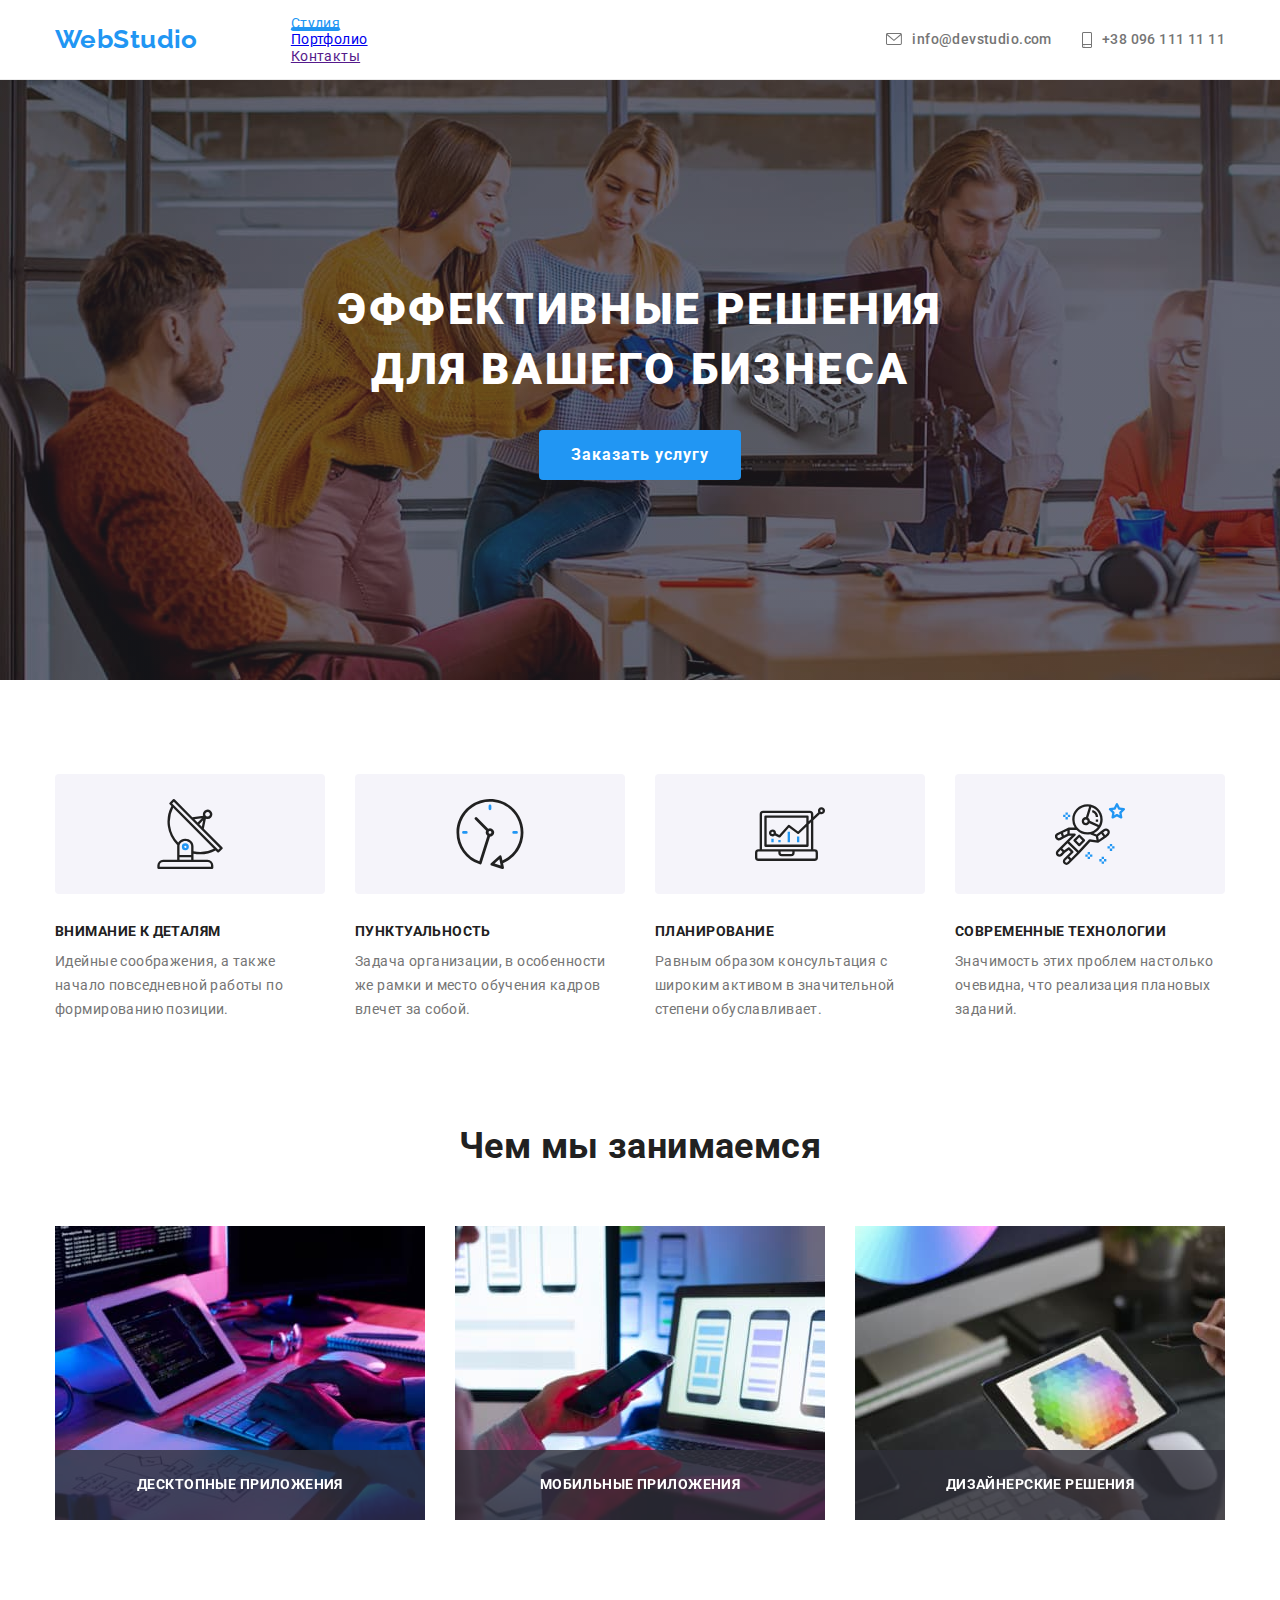
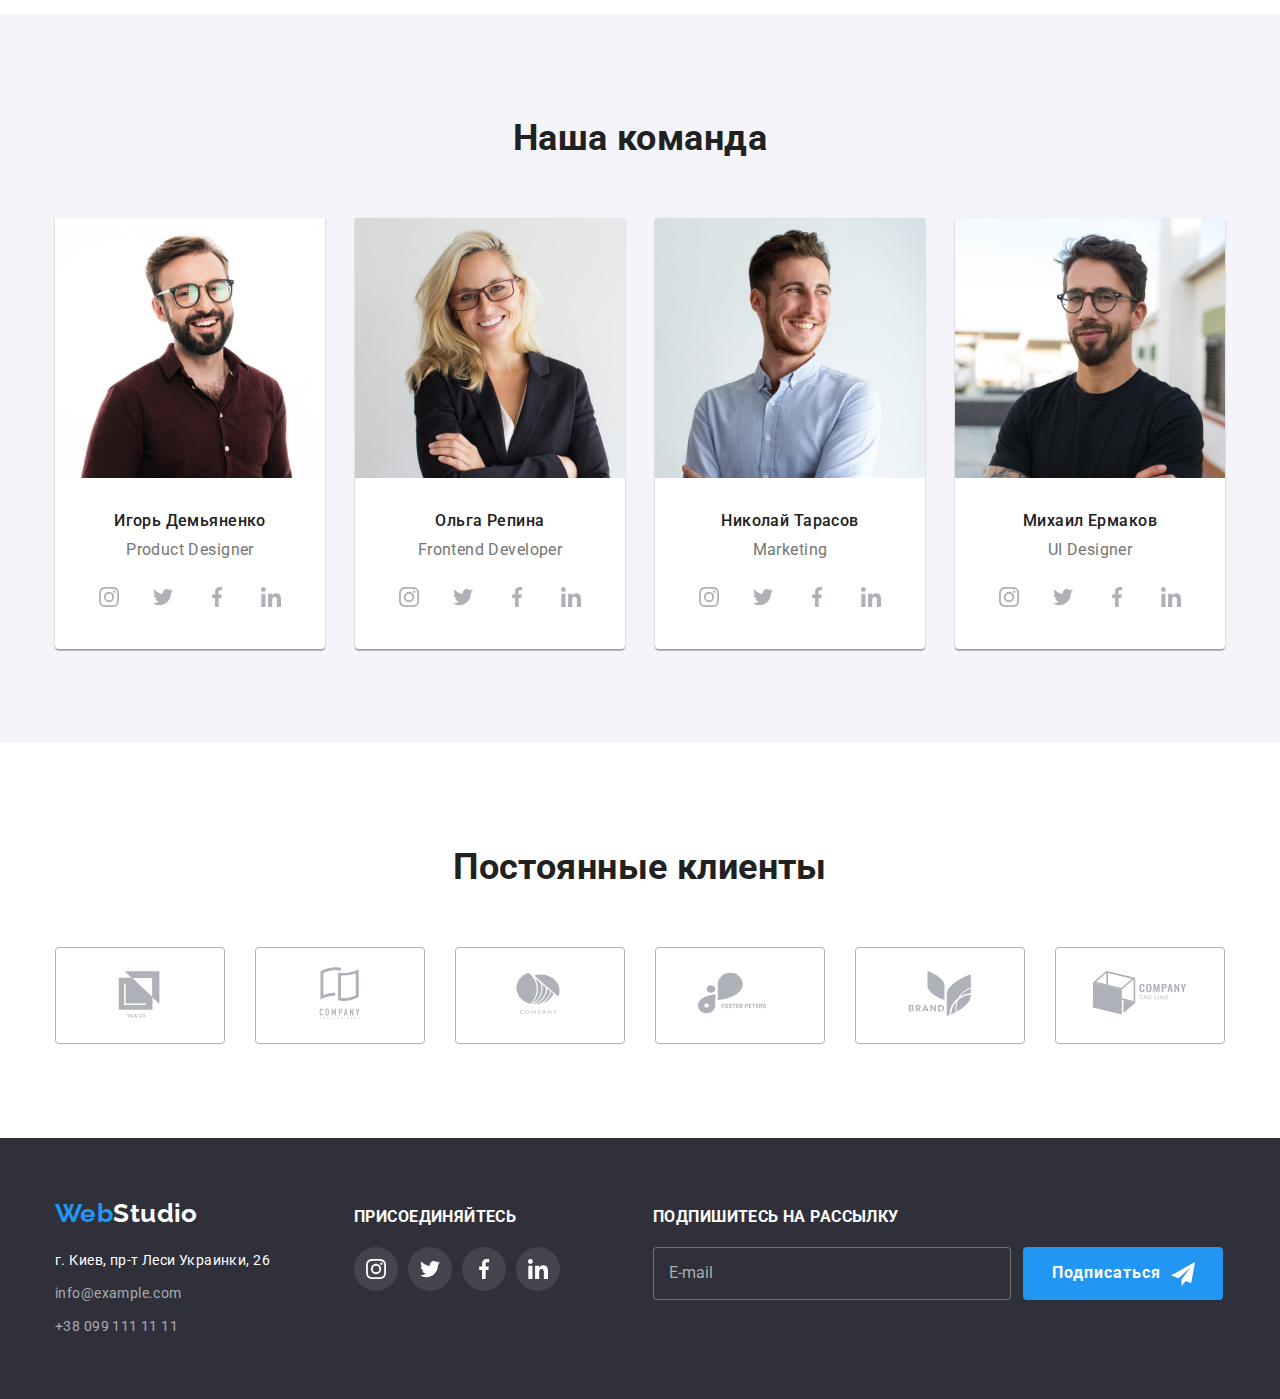
==== index.html @ 16c4eb9a "hm7" ====
<!DOCTYPE html>
<html lang="ru">
<head>
   <meta charset="UTF-8">
   <meta http-equiv="X-UA-Compatible" content="IE=edge">
   <meta name="viewport" content="width=device-width, initial-scale=1.0">
   <title>Студия</title>
   <link href="https://fonts.googleapis.com/css2?family=Raleway:wght@700&family=Roboto:wght@400;500;700;900&display=swap" rel="stylesheet">
   <link rel="stylesheet" href="https://cdnjs.cloudflare.com/ajax/libs/modern-normalize/1.1.0/modern-normalize.min.css">
   <link rel="stylesheet" href="./css/style.css">
</head>
<body>
   <header class="page-header">
      <div class="container container-header">
         <nav class="site-nav">
            <a href="" class="logo">Web<span class="logo__studio">Studio</span></a>
            <ul class="site-nav__navigation">
               <li class="site-nav__item"> <a href="" class="site-nav__link current">Студия</a> </li>
               <li class="site-nav__item"> <a href="./portfolio.html" class="site-nav__link">Портфолио</a> </li>
               <li class="site-nav__item"> <a href="" class="site-nav__link">Контакты</a> </li>
            </ul>
         </nav>
            <ul class="contacts">
               <li class="contacts-item"> 
                  <a href="mailto:info@example.com" class="contacts-link">
                     <svg class="contacts-icon" width="16" height="12">
                        <use href="./images/sprite.svg#icon-envelope"></use>
                     </svg> info@devstudio.com
                  </a>
               </li>
               <li class="contacts-item"> 
                  <a href="tel:+380961111111" class="contacts-link">
                     <svg class="contacts-icon" width="10" height="16">
                           <use href="./images/sprite.svg#icon-smartphone"></use>
                     </svg>+38 096 111 11 11
                  </a>
               </li>
            </ul>
      </div>      
   </header>
   <main>
      <section class="section-hero">
            <h1 class="title-hero">ЭФФЕКТИВНЫЕ РЕШЕНИЯ <br> ДЛЯ ВАШЕГО БИЗНЕСА</h1>
            <button data-modal-open class="btn" type="button">Заказать услугу</button>
            <div class="backdrop is-hidden" data-modal>
               <div class="modal">
                  <button class="btn-close" data-modal-close>
                     <svg class="btn-icon" width="18" height="18">
                        <use href="./images/sprite.svg#icon-close-black"></use>
                     </svg>
                  </button>
                  <form class="form">
                     <h2 class="modal-title">Оставьте свои данные, мы вам перезвоним</h2>
                        <div class=form-field> 
                           <label for="name" class="form-label">Имя</label>
                           <input type="text" class="input" name="name"id="name"placeholder=" " />  
                              <svg class="form-icon" width="18" height="18">
                                 <use href="./images/sprite.svg#icon-person-black-18dp-1"></use>
                              </svg>                           
                        </div>   
                        <div class=form-field>                           
                           <label for="tel" class="form-label">Телефон</label>
                           <input type="tel" class="input" name="tel"id="tel"placeholder=" " />  
                              <svg class="form-icon" width="18" height="18">
                                 <use href="./images/sprite.svg#icon-phone-black-18dp-1"></use>
                              </svg> 
                        </div>
                        <div class=form-field>              
                           <label for="mail" class="form-label">Почта</label>
                           <input type="mail" class="input" name="mail"id="mail"placeholder=" " />  
                             <svg class="form-icon" width="18" height="18">
                                 <use href="./images/sprite.svg#icon-email-black-18dp-1"></use>
                              </svg>                  
                        </div>
                        <div class=form-field>                               
                           <label for="comment" class="form-label">Комментарий</label> 
                           <textarea class="textarea" name="comment" id="comment" placeholder="Введите текст"></textarea>                       
                        </div>
                        <label class=label >
                           <input class="checkbox" type="checkbox">
                           <span class="icon-check"></span><p>Соглашаюсь с рассылкой и принимаю</p> <a href="">Условия договора</a>
                        </label>  
                     <button class="btn btn-submit" type="submit">Отправить</button>        
                  </form>
               </div>
            </div>
      </section> 
      <section class="section"> 
         <div class="container">
            <h2 class="section-title visually-hidden">Особенности</h2>
            <ul class="features">
               <li class="features-item"> 
                  <div class="features-box">
                     <svg class="features-icon" width="70" height="70">
                        <use href="./images/sprite.svg#icon-antenna-1"></use>
                     </svg>
                  </div>
                  <h3 class="features-title">ВНИМАНИЕ К ДЕТАЛЯМ</h3>
                  <p class="features-text">Идейные соображения, а также начало повседневной работы по формированию позиции.</p>
               </li>
               <li class="features-item">
                  <div class="features-box">
                     <svg class="features-icon" width="70" height="70">
                        <use href="./images/sprite.svg#icon-clock-1"></use>
                     </svg>
                  </div>
                  <h3 class="features-title">ПУНКТУАЛЬНОСТЬ</h3>
                  <p class="features-text">Задача организации, в особенности же рамки и место обучения кадров влечет за собой.</p>
               </li>
               <li class="features-item">
                  <div class="features-box">
                     <svg class="features-icon" width="70" height="70">
                        <use href="./images/sprite.svg#icon-diagram-1"></use>
                     </svg>
                  </div>
                  <h3 class="features-title">ПЛАНИРОВАНИЕ</h3>
                  <p class="features-text">Равным образом консультация с широким активом в значительной степени обуславливает.</p>
               </li>
               <li class="features-item">
                  <div class="features-box">
                     <svg class="features-icon" width="70" height="70">
                        <use href="./images/sprite.svg#icon-astronaut-1"></use>
                     </svg>
                  </div>
                  <h3 class="features-title">СОВРЕМЕННЫЕ ТЕХНОЛОГИИ</h3>
                  <p class="features-text">Значимость этих проблем настолько очевидна, что реализация плановых заданий.</p>
               </li>
            </ul>
         </div>
      </section>
      <section class="section section-img">
         <div class="container">
            <h2 class="section-title">Чем мы занимаемся</h2>
            <ul class="img">
               <li class="img-item"> 
                     <img class="img" src="./images/box1.jpg" alt="box1" width="370">
                     <div class="img-thumb">
                     <h3 class="img-title">ДЕСКТОПНЫЕ ПРИЛОЖЕНИЯ</h3>
                   </div>
               </li>
               <li class="img-item"> 
                     <img class="img" src="./images/box2.jpg" alt="box2" width="370">
                      <div class="img-thumb">
                     <h3 class="img-title">МОБИЛЬНЫЕ ПРИЛОЖЕНИЯ</h3>
                  </div>
                  </li>
               <li class="img-item"> 
                     <img class="img" src="./images/box3.jpg" alt="box3" width="370">
               <div class="img-thumb">
                     <h3 class="img-title">ДИЗАЙНЕРСКИЕ РЕШЕНИЯ</h3>
                  </div>
               </li>
            </ul>
         </div>
      </section>
      <section class="section section-team">
         <div class="container">
            <h2 class="section-title">Наша команда</h2>
            <ul class="team">
               <li class="team-item">
                  <img src="./images/ProductDesigner.jpg" alt="ProductDesigner" width="270">
                     <div class="team-stand">
                        <h3 class="team-name">Игорь Демьяненко</h3>
                        <p class="team-position">Product Designer</p>
                        <ul class="social">
                           <li class="social-item">
                              <a href="" class="social-links">
                                 <svg class="links-icon" width="20" height="20">
                                    <use href="./images/sprite.svg#icon-instagram-2"></use>
                                 </svg>
                              </a>
                           </li>
                           <li class="social-item">
                              <a href="" class="social-links">
                                 <svg class="links-icon" width="20" height="20">
                                    <use href="./images/sprite.svg#icon-twitter-1"></use>
                                 </svg>
                              </a>
                           </li>
                           <li class="social-item">
                              <a href="" class="social-links">
                                 <svg class="links-icon" width="20" height="20">
                                    <use href="./images/sprite.svg#icon-facebook-1"></use>
                                 </svg>
                              </a>
                           </li>
                           <li class="social-item">
                              <a href="" class="social-links">
                                 <svg class="links-icon" width="20" height="20">
                                    <use href="./images/sprite.svg#icon-linkedin-1"></use>
                                 </svg>
                              </a>
                           </li>
                        </ul>
                     </div>
               </li>
               <li class="team-item">
                  <img src="./images/FrontendDeveloper.jpg" alt="FrontendDeveloper" width="270">
                     <div class="team-stand">
                        <h3 class="team-name">Ольга Репина</h3>
                        <p class="team-position">Frontend Developer</p>
                         <ul class="social">
                           <li class="social-item">
                              <a href="" class="social-links">
                                 <svg class="links-icon" width="20" height="20">
                                    <use href="./images/sprite.svg#icon-instagram-2"></use>
                                 </svg>
                              </a>
                           </li>
                           <li class="social-item">
                              <a href="" class="social-links">
                                 <svg class="links-icon" width="20" height="20">
                                    <use href="./images/sprite.svg#icon-twitter-1"></use>
                                 </svg>
                              </a>
                           </li>
                           <li class="social-item">
                              <a href="" class="social-links">
                                 <svg class="links-icon" width="20" height="20">
                                    <use href="./images/sprite.svg#icon-facebook-1"></use>
                                 </svg>
                              </a>
                           </li>
                           <li class="social-item">
                              <a href="" class="social-links">
                                 <svg class="links-icon" width="20" height="20">
                                    <use href="./images/sprite.svg#icon-linkedin-1"></use>
                                 </svg>
                              </a>
                           </li>
                        </ul>
                     </div>
               </li>        
               <li class="team-item">
                  <img src="./images/Marketing.jpg" alt="Marketing" width="270">
                     <div class="team-stand">
                        <h3 class="team-name">Николай Тарасов</h3>
                        <p class="team-position">Marketing</p>
                         <ul class="social">
                           <li class="social-item">
                              <a href="" class="social-links">
                                 <svg class="links-icon" width="20" height="20">
                                    <use href="./images/sprite.svg#icon-instagram-2"></use>
                                 </svg>
                              </a>
                           </li>
                           <li class="social-item">
                              <a href="" class="social-links">
                                 <svg class="links-icon" width="20" height="20">
                                    <use href="./images/sprite.svg#icon-twitter-1"></use>
                                 </svg>
                              </a>
                           </li>
                           <li class="social-item">
                              <a href="" class="social-links">
                                 <svg class="links-icon" width="20" height="20">
                                    <use href="./images/sprite.svg#icon-facebook-1"></use>
                                 </svg>
                              </a>
                           </li>
                           <li class="social-item">
                              <a href="" class="social-links">
                                 <svg class="links-icon" width="20" height="20">
                                    <use href="./images/sprite.svg#icon-linkedin-1"></use>
                                 </svg>
                              </a>
                           </li>
                        </ul>
                     </div>
               </li>        
               <li class="team-item">
                  <img src="./images/UIDesigner.jpg" alt="UIDesigner" width="270">
                     <div class="team-stand">
                        <h3 class="team-name">Михаил Ермаков</h3>
                        <p class="team-position">UI Designer</p>
                         <ul class="social">
                           <li class="social-item">
                              <a href="" class="social-links">
                                 <svg class="links-icon" width="20" height="20">
                                    <use href="./images/sprite.svg#icon-instagram-2"></use>
                                 </svg>
                              </a>
                           </li>
                           <li class="social-item">
                              <a href="" class="social-links">
                                 <svg class="links-icon" width="20" height="20">
                                    <use href="./images/sprite.svg#icon-twitter-1"></use>
                                 </svg>
                              </a>
                           </li>
                           <li class="social-item">
                              <a href="" class="social-links">
                                 <svg class="links-icon" width="20" height="20">
                                    <use href="./images/sprite.svg#icon-facebook-1"></use>
                                 </svg>
                              </a>
                           </li>
                           <li class="social-item">
                              <a href="" class="social-links">
                                 <svg class="links-icon" width="20" height="20">
                                    <use href="./images/sprite.svg#icon-linkedin-1"></use>
                                 </svg>
                              </a>
                           </li>
                        </ul>
                     </div>
               </li>
            </ul>
         </div>
      </section>
      <section class="section">
         <div class="container">
            <h2 class="section-title">Постоянные клиенты</h2>
            <ul class="client">
               <li class="client-item">
                  <a href="" class="client-link">
                     <svg class="client-icon" width="106" height="60">
                        <use href="./images/sprite.svg#icon-Logo"></use>
                     </svg>
                  </a>
               </li>
               <li class="client-item">
                  <a href="" class="client-link">
                     <svg class="client-icon" width="106" height="60">
                        <use href="./images/sprite.svg#icon-Logo-1"></use>
                     </svg>
                  </a>
               </li>
               <li class="client-item">
                  <a href="" class="client-link">
                     <svg class="client-icon" width="106" height="60">
                        <use href="./images/sprite.svg#icon-Logo-2"></use>
                     </svg>
                  </a>
               </li>
               <li class="client-item">
                  <a href="" class="client-link">
                     <svg class="client-icon" width="106" height="60">
                        <use href="./images/sprite.svg#icon-Logo-3"></use>
                     </svg>
                  </a>
               </li>
               <li class="client-item">
                  <a href="" class="client-link">
                     <svg class="client-icon" width="106" height="60">
                        <use href="./images/sprite.svg#icon-Logo-4"></use>
                     </svg>
                  </a>
               </li>
               <li class="client-item">
                  <a href="" class="client-link">
                     <svg class="client-icon" width="106" height="60">
                        <use href="./images/sprite.svg#icon-Logo-5"></use>
                     </svg>
                  </a>
               </li>
            </ul>
         </div>
      </section>
   </main>
   <footer class="footer"> 
      <div class="container-footer container">
         <div>
            <a href="" class="logo-footer">Web<span class="studio-footer">Studio</span></a>
            <address class="address-footer">
               <ul class="address">
                  <li class="address-item"> <p> г. Киев, пр-т Леси Украинки, 26</p></li>
                  <li class="address-item"> <a href="mailto:info@example.com" class="contacts-link-footer">info@example.com</a></li>
                  <li class="address-item"> <a href="tel:+380991111111" class="contacts-link-footer">+38 099 111 11 11</a></li>
               </ul>
            </address>
         </div>
         <div class="social-box">
            <h3 class="social-box-title">ПРИСОЕДИНЯЙТЕСЬ</h3>
             <ul class="social">
               <li class="social-item">
                  <a href="" class="social-links social-links-footer">
                     <svg class="links-icon-footer" width="20" height="20">
                        <use href="./images/sprite.svg#icon-instagram-2"></use>
                     </svg>
                  </a>
               </li>
               <li class="social-item">
                 <a href="" class="social-links social-links-footer">
                    <svg class="links-icon-footer" width="20" height="20">
                         <use href="./images/sprite.svg#icon-twitter-1"></use>
                     </svg>
                  </a>
               </li>
               <li class="social-item">
                  <a href="" class="social-links social-links-footer">
                    <svg class="links-icon-footer" width="20" height="20">
                        <use href="./images/sprite.svg#icon-facebook-1"></use>
                     </svg>
                  </a>
               </li>
               <li class="social-item">
                  <a href="" class="social-links social-links-footer">
                     <svg class="links-icon-footer" width="20" height="20">
                        <use href="./images/sprite.svg#icon-linkedin-1"></use>
                     </svg>
                  </a>
               </li>
            </ul>
         </div>
            <div class="e-mail-input">
               <h3 class="social-box-title">ПОДПИШИТЕСЬ НА РАССЫЛКУ</h3>
               <form class="form-footer">
                  <input type="email" class="form-input"  placeholder="E-mail">
                  <button type="submit" class="btn btn-input">Подписаться
                     <svg class="icon-btn" width="24" height="24">
                        <use href="./images/sprite.svg#icon-icon-send"></use>
                     </svg>  
                  </button>
               </form>
             </div>
      </div>
   </footer>
   <script src="./js/modal.js"></script>
</body>
</html>
---- css/style.css ----
:root {
  --primary-text-color: #212121;
  --text-color: #757575;
  --accent-color: #2196f3;
  --primary-white-color: #ffffff;
  --logo-color: #000000;
  --grey-color: #f5f4fa;
  --background-color: #2f303a;
  --card-shadow: 0px 1px 3px rgba(0, 0, 0, 0.12),
    0px 1px 1px rgba(0, 0, 0, 0.14), 0px 2px 1px rgba(0, 0, 0, 0.2);
  --card-interval: 30px;
  --timing-function: cubic-bezier(0.4, 0, 0.2, 1)
}
body{
  font-family: Roboto, sans-serif;
  color: var(--primary-text-color);
  background-color: var(--primary-white-color);
  letter-spacing: 0.03em;
  font-size: 14px;
}
h1,h2,h3,h4,p,ul {
  margin: 0;
}
ul {
  list-style: none;
  padding: 0;
}

/* Common classes */
.container {
  width: 1200px;
  margin: 0 auto;
  padding: 0 15px;
}
.img {
  display: block;
  width: 100%;
  height: auto;
}
.visually-hidden {
  position: absolute;
  width: 1px;
  height: 1px;
  margin: -1px;
  border: 0;
  padding: 0;
  clip: rect(0 0 0 0);
  overflow: hidden;
}

/* common header */
.page-header {
  border-bottom: 1px solid #ececec;
  height: 80px;
  display: flex;
}
.container-header {
  display: flex;
  align-items: center;
}
.site-nav {
  display: flex;
  align-items: center;
  margin-right: auto;
}

.logo {
  color: var(--accent-color);
  font-family: Raleway;
  font-weight: 700;
  font-size: 26px;
  line-height: 1.19;
  text-align: left;
  text-decoration: none;
  display: inline-block;
  margin-right: 93px;
}

.studio {
  display: inline-block;
  color: var(--logo-color);
}

.navigation {
  display: flex;
}
.navigation-item:not(:last-child) {
  margin-right: 50px;
}
.contacts:not(:last-child) {
  margin-right: 50px;
}
.navigation-item {
  
}
.navigation-link {
  color: var(--primary-text-color);
  text-decoration: none;
  display: block;
  padding-top: 32px;
  padding-bottom: 33px;
  font-weight: 500;
  line-height: 1.14;
  letter-spacing: 0.02em;
  transition: color 250ms var(--timing-function);
}
.current {
  color: var(--accent-color);
  position: relative;

}
.current::after{
  position: absolute;
  content: "";
  left: 0;
  bottom: 0;
  width: 100%;
  height: 4px;
  background: #2196F3;
  border-radius: 2px;
}
.navigation-link:hover,.navigation-link:focus,.contacts-link:hover .contacts-icon,.contacts-link:focus .contacts-icon{
  fill:var(--accent-color);
  color: var(--accent-color);
}

.contacts-link:hover,.contacts-link:focus{
  color: var(--accent-color);
}

.contacts {
  display: flex;
  align-items: center;
}
.contacts-item {
  display: flex
}
.contacts-item:not(:last-child){
  margin-right: var(--card-interval);
}

.contacts-link{
  display: flex;
  color: var(--text-color);
  text-decoration: none;
  align-items: center;
  font-weight: 500;
  line-height: 1.14;
  padding-top: 20px;
  padding-bottom: 20px;
  transition: color 250ms var(--timing-function);
}
.contacts-icon{
  margin-right: 10px;
  fill: var(--text-color);
  transition: fill 250ms var(--timing-function);
}


/* main index.html */
.section-hero {
  background: var(--background-color);
  padding: 200px 0;
  text-align: center;
  height:600px;
  max-width: 1600px;
  background-repeat: no-repeat;
  margin-left: auto;
  margin-right: auto;
  background-image:linear-gradient(to right, rgba(47, 48, 58, 0.4),rgba(47, 48, 58, 0.4)), url(../images/background.css/background\ img.jpg);
}

.title-hero {
  color: var(--primary-white-color);
  font-size: 44px;
  font-weight: 900;
  line-height: 1.36;
  letter-spacing: 0.06em;
  text-align: center;
  margin-bottom: 30px;
}
.btn {
  color: var(--primary-white-color);
  background: var(--accent-color);
  display: inline-flex;
  font-size: 16px;
  line-height: 1.88;
  font-weight: 700;
  letter-spacing: 0.06em;
  cursor: pointer;
  border-radius: 4px;
  border: 0;
  padding: 10px 32px;
  transition: background-color 250ms var(--timing-function), box-shadow 250ms var(--timing-function);
  
}
.btn-close{
  position: absolute;
  display: flex;
  justify-content: center;
  align-items: center;
  width: 30px;
  height: 30px;
  cursor: pointer;
  top: 8px;
  right: 8px;
  border: 1px solid rgba(0, 0, 0, 0.1);
  background: #FFFFFF;
  border-radius: 50%;
}
.btn-icon{
  fill:#000000;
  transition: fill 250ms var(--timing-function)
}
.btn-close:hover .btn-icon,.btn-close:hover .btn-icon{
  fill:var(--accent-color)
}
.btn:hover, .btn:focus{
  background-color: #188ce8; 
  box-shadow: 0px 4px 4px rgba(0, 0, 0, 0.15);
}
.backdrop{
  position: fixed;
  top: 0;
  left: 0;
  width: 100%;
  height: 100%;
  background-color: rgba(0, 0, 0, 0.2);
}
.backdrop.is-hidden{
  opacity: 0;
  pointer-events: none;
}
.modal{
  position: absolute;
  top: 50%;
  left: 50%;
  padding: 40px;
  transform: translate(-50%,-50%);
  min-height: 581px;
  min-width: 528px;
  border-radius: 4px;
  background: #FFFFFF;
}
.form{
  
}
.modal-title{
  display: block;
  font-size: 20px;
  font-weight: 700;
  line-height: 1.15;
  margin-bottom: 12px;
}
.form-field{ 
  position: relative;
  margin-bottom: 10px;
}
.form :nth-child(5){
  margin-bottom: 20px;
}


.form-label{
  display: block;
  text-align: left;
  margin-bottom: 4px;
  color: var(--text-color);
  font-size: 12px;
  line-height: 1.17;
  letter-spacing: 0.01em; 
}
.input{
  width: 100%;
  height: 40px;
  padding-left: 42px;
  border: 1px solid rgba(33, 33, 33, 0.2);
  border-radius: 4px; 
  transition: border-color 250ms var(--timing-function)
}
.input:focus + .form-icon{
  fill:var(--accent-color);
}
.input:focus,.textarea:focus{
  border-color: var(--accent-color);
  outline: none;
}

.form-icon{
  position: absolute;
  top: 50%;
  left: 50%;
  left: 12px;
  fill: var(--primary-text-color);
  transition: fill 250ms var(--timing-function)
}
.textarea{
  width: 448px;
  height: 120px;
  resize: none;
  padding: 12px 16px;
  border: 1px solid rgba(33, 33, 33, 0.2);
  border-radius: 4px;
  margin-bottom: 0px;
  transition: border-color 250ms var(--timing-function)
}
.textarea::placeholder,.input::placeholder{
  letter-spacing: 0.01em;
  color: rgba(117, 117, 117, 0.5);
}

.label{
display: flex;
align-items: center;
justify-content: center;
color: var(--text-color);
line-height: 1.7;
margin-bottom: 30px;
}
.label a{
  color: var(--accent-color);
  margin-left: 0.5em;
}
.checkbox{
  position: absolute;
  width: 1px;
  height: 1px;
  margin: -1px;
  border: 0;
  padding: 0;
  clip: rect(0 0 0 0);
  overflow: hidden;
}
.icon-check{
  display: inline-block;
  height: 15px;
  width: 16px;
  border-radius: 4px;
  margin-right: 7px;
  border: 2px solid #212121;
  background-color: #FFFFFF;
  
}
.checkbox:checked + .icon-check{
  border-color: var(--accent-color);
  background-color: var(--accent-color);
  background-image: url("../images/icon\ check\ \(1\)\ \(1\).svg");
  background-size: contain;
  background-origin: border-box;
}
.btn-submit{
  padding: 10px 55px; 
}

.section {
  padding: 94px 0;
}
.section-title {
  font-size: 36px;
  font-weight: 700;
  line-height: 1.67;
  text-align: center;
  margin-bottom: 50px;
}
.features {
  display: flex;
}
.features-item:not(:last-child) {
  margin-right: var(--card-interval);
}
.features-box{
  display: flex;
  margin-bottom:var(--card-interval);
  background: var(--grey-color);
  align-items: center;
  padding: 25px 100px;
  border-radius: 4px;
}
.features-title {
  font-weight: 700;
  line-height: 1.14;
  font-size: 14px;
  margin-bottom: 10px; 
}
.features-text {
  color: var(--text-color);
  line-height: 1.71;
}
.section-img {
  padding-top: 0;
}
.img {
  display: flex;
  justify-content: space-between;
}
.img-item{
  position: relative;
  display: flex;
  justify-content: center;
}

.img-title{
  display: block;
  bottom: 0;
  padding: 27px 0;
  color: #ffffff;
  font-size: 14px;
  font-weight: 700;
  line-height: 1.14;
}
.img-thumb{
  position: absolute;
  bottom: 0;
  width: 100%;
  background-color: rgba(47, 48, 58, 0.8);
  text-align: center;
}

.section-team {
  background: var(--grey-color);
}
.team {
  display: flex;
  justify-content: space-between;
}
.team-item {
  background: var(--primary-white-color);
  box-shadow: var(--card-shadow);
  border-radius: 0px 0px 4px 4px;
  text-align: center;
}
.team-stand {
  padding: 30px 0;
}
.team-name {
  font-size: 16px;
  font-weight: 500;
  line-height: 1.19;
  margin-bottom: 10px;
}
.team-position {
  color: var(--text-color);
  font-size: 16px;
  line-height: 1.19;
  margin-bottom: 16px;
}
.social{
  display: flex;
  align-items: center;
  justify-content: center;
}
.social-item:not(:last-child){
  margin-right: 10px;
}
.social-links{
  display: flex;
  justify-content: center;
  align-items: center;
  cursor: pointer;
  width: 44px;
  background: #FFFFFF;
  height: 44px;
  border-radius: 50%;
  border: 0;
  padding: 0;
  transition: background-color 250ms var(--timing-function);
}
.social-links:hover,.social-links:focus{
  background-color: var(--accent-color);

}
.links-icon{
  fill: #AFB1B8;
  transition: fill 250ms var(--timing-function)
}
.social-links:hover .links-icon, .social-links:focus .links-icon    
{
  fill: #FFFFFF;
}     
.client{
  display: flex;
}

.client-item:not(:last-child){
 margin-right: var(--card-interval);
}
.client-link{
  display: block;
  border: 1px solid #AFB1B8;
  border-radius: 4px;
  cursor: pointer;
  background: #FFFFFF;
  border-radius: 4px;
  padding: 16px 31px;
  transition: border-color 250ms var(--timing-function);
}
.client-link:hover .client-icon, .client-link:focus .client-icon{
  fill: var(--accent-color);
}
.client-link:hover, .client-link:focus{
  border-color: var(--accent-color);  
}
.client-icon{
  fill: #AFB1B8;
  transition: fill 250ms var(--timing-function);
}
.client-icon:hover, .client-icon:focus{
  fill: var(--accent-color);
}
/* main portfolio.html */

.filter {
  display: flex;
  justify-content: center;
  margin-bottom: 50px;
}

.filter-item:not(:last-child) {
  margin-right: 8px; 
}
.filter-button {
  cursor: pointer;
  background: var(--grey-color);
  font-size: 16px;
  font-weight: 500;
  line-height: 1.63;
  border-radius: 4px;
  border: none;
  display: inline-block;
  padding: 6px 22px;
  transition: color 250ms var(--timing-function), background 250ms var(--timing-function),box-shadow 250ms var(--timing-function);
  
}
.filter-button:hover , .filter-button:focus{
  color: var(--primary-white-color);
  background: var(--accent-color);
  box-shadow: 0px 3px 1px rgba(0, 0, 0, 0.1),  0px 1px 2px rgba(0, 0, 0, 0.08), 0px 2px 2px rgba(0, 0, 0, 0.12);
}

.project {
  display: flex;
  flex-wrap: wrap;
  margin-left: calc(-1 * var(--card-interval));
  margin-top: calc(-1 * var(--card-interval));
}

.project-item {
  flex-basis: calc(100% / 3 - var(--card-interval));
  margin-left: var(--card-interval);
  margin-top: var(--card-interval);
}

.project-link:hover .project-thumb{ 
}

.project-thumb{
  position: relative;
  overflow: hidden;
}

.project-overlay{
  position: absolute;
  height: 100%;
  width: 100%;
  top: 0;
  left: 0;
  font-size: 18px;
  line-height: 1.56;
  padding: 63px 24px;  
  background: rgba(33, 150, 243, 0.9);
  color:#ffffff;
  transform: translateY(101%);
  transition: transform 250ms var(--timing-function);
  overflow: hidden;
}

.project-text-is-hidden{
  display: block;
}

.project-link:hover .project-overlay, .project-link:focus .project-overlay{
  transform: translateY(0);
  opacity: 1;
}
      
.project-link:hover, .project-link:focus{
 box-shadow: 0px 1px 1px rgba(0, 0, 0, 0.12), 0px 4px 4px rgba(0, 0, 0, 0.06), 1px 4px 6px rgba(0, 0, 0, 0.16);
 
}
.project-link {
  text-decoration: none;
  color: var(--primary-text-color);
  display: block; 
  transition: box-shadow 250ms var(--timing-function);
}
.project-title {
  font-size: 18px;
  font-weight: 700;
  line-height: 2;
  letter-spacing: 0.06em;
  margin-bottom: 4px;
}
.project-text {
  color: var(--text-color);
  font-size: 16px;
  line-height: 1.88;
}
.border-box {
  padding: 20px 24px;
  border-left: 1px solid #EEEEEE; 
  border-right: 1px solid #EEEEEE; 
  border-bottom: 1px solid #EEEEEE; 
}
/* common footer */
.footer {
  background: var(--background-color);
  padding: 60px 0;
  
}
.container-footer {
  display: flex;
  align-items: baseline;
  
}
.logo-footer {
  color: var(--accent-color);
  font-family: Raleway;
  font-weight: 700;
  font-size: 26px;
  line-height: 1.19;
  text-decoration: none;
  display: inline-block;
  margin-bottom: 20px;
}
.studio-footer {
  color: var(--primary-white-color);
  display: inline-block;
}
.address-footer {
  color: var(--primary-white-color);
  line-height: 1.71;
  padding-right: 1em;
  font-style: normal;
}

.address-item:not(:last-child) {
  margin-bottom: 9px;
}
.contacts-link-footer {
  color: rgba(255, 255, 255, 0.6);
  text-decoration: none;
  display: block;
}

.social-box{
  margin-left: 70px;
}
.e-mail-input{
  margin-left: 93px;
}
.form-footer{
  display: flex;
}
.form-input{
  margin-right: 12px;
  padding: 15px 15px 16px ;
  background-color: var(--background-color) ;
  border: 1px solid rgba(255, 255, 255, 0.3);
  border-radius: 4px;
  width: 358px;
  color: rgba(255, 255, 255, 0.6);
  font-size: 16px;
  line-height: 1.25;
  transition: filter 250ms var(--timing-function)
}
.form-input::placeholder{
  color: rgba(255, 255, 255, 0.6);
}
.form-input:hover,.form-input:focus{
filter: drop-shadow(0px 4px 4px rgba(0, 0, 0, 0.15));}

.btn-input{
  padding: 10px 28px 10px 29px;
  align-items: center;
}

.icon-btn{
  fill: #FFFFFF;
  margin-left: 10px;
}
.social-box-title{
  display: inline-block;
  font-weight: 700;
  line-height: 1.14;
  color:#ffffff;
  margin-bottom: 20px;
}
.social-links-footer{
  background: #43444D;
}

.links-icon-footer{
  fill: #FFFFFF;
}
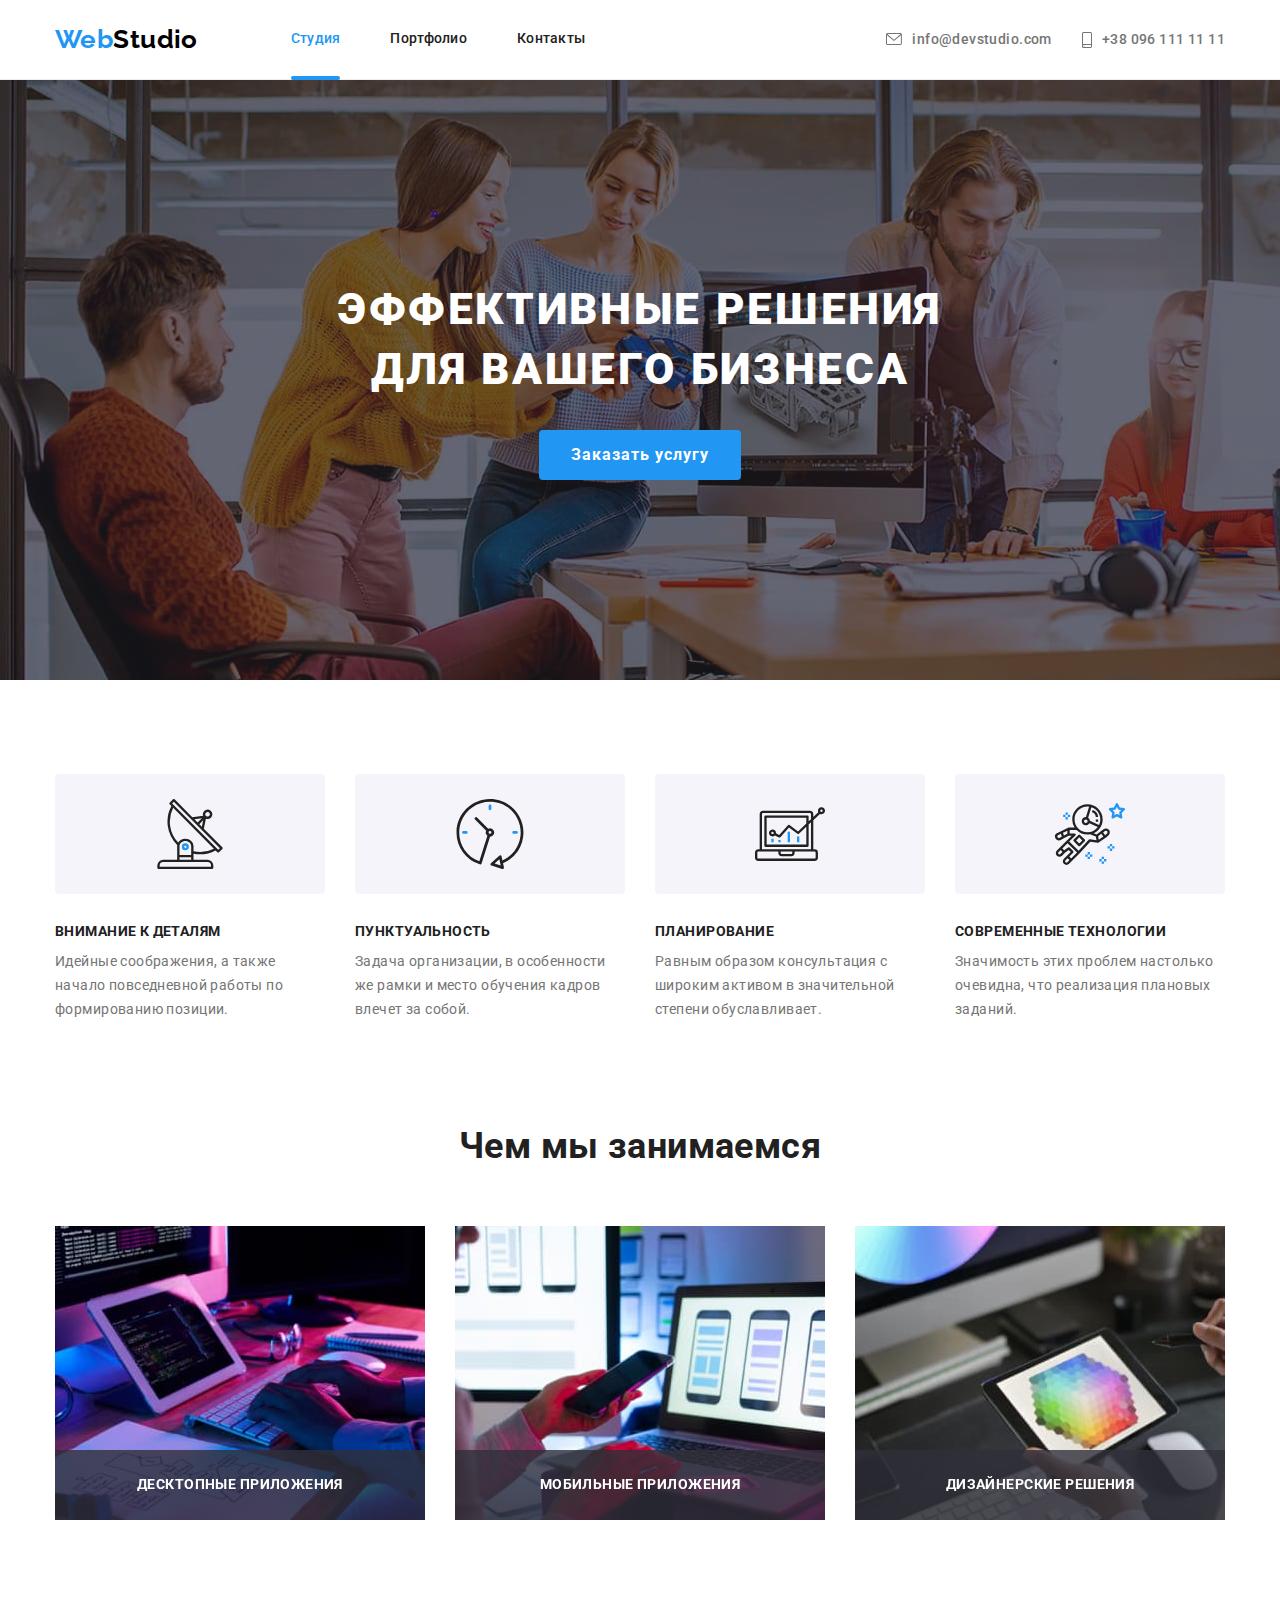
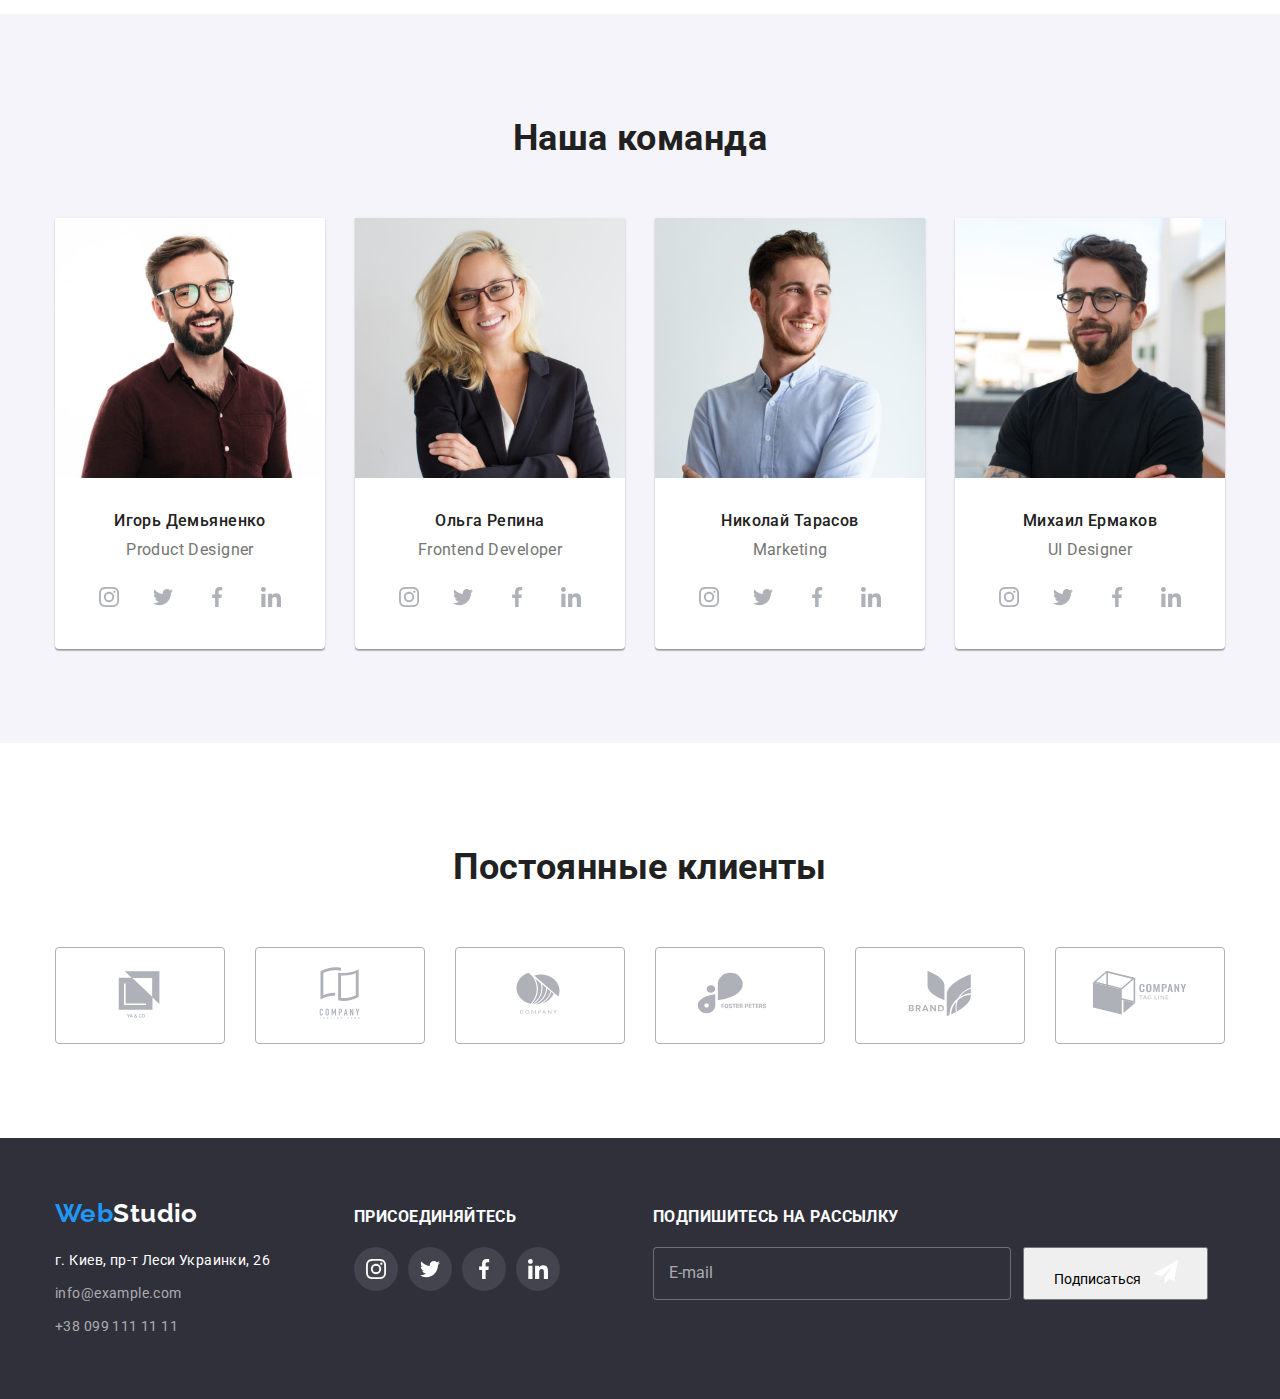
==== commit 58bfe720: "hw7" ====
--- a/index.html
+++ b/index.html
@@ -15,22 +15,22 @@
          <nav class="site-nav">
             <a href="" class="logo">Web<span class="logo__studio">Studio</span></a>
             <ul class="site-nav__navigation">
-               <li class="site-nav__item"> <a href="" class="site-nav__link current">Студия</a> </li>
+               <li class="site-nav__item"> <a href="" class="site-nav__link site-nav__link--current">Студия</a> </li>
                <li class="site-nav__item"> <a href="./portfolio.html" class="site-nav__link">Портфолио</a> </li>
                <li class="site-nav__item"> <a href="" class="site-nav__link">Контакты</a> </li>
             </ul>
          </nav>
             <ul class="contacts">
-               <li class="contacts-item"> 
-                  <a href="mailto:info@example.com" class="contacts-link">
-                     <svg class="contacts-icon" width="16" height="12">
+               <li class="contacts__item"> 
+                  <a href="mailto:info@example.com" class="contacts__link">
+                     <svg class="contacts__icon" width="16" height="12">
                         <use href="./images/sprite.svg#icon-envelope"></use>
                      </svg> info@devstudio.com
                   </a>
                </li>
-               <li class="contacts-item"> 
-                  <a href="tel:+380961111111" class="contacts-link">
-                     <svg class="contacts-icon" width="10" height="16">
+               <li class="contacts__item"> 
+                  <a href="tel:+380961111111" class="contacts__link">
+                     <svg class="contacts__icon" width="10" height="16">
                            <use href="./images/sprite.svg#icon-smartphone"></use>
                      </svg>+38 096 111 11 11
                   </a>
@@ -39,13 +39,13 @@
       </div>      
    </header>
    <main>
-      <section class="section-hero">
-            <h1 class="title-hero">ЭФФЕКТИВНЫЕ РЕШЕНИЯ <br> ДЛЯ ВАШЕГО БИЗНЕСА</h1>
-            <button data-modal-open class="btn" type="button">Заказать услугу</button>
+      <section class="hero">
+            <h1 class="hero__title">ЭФФЕКТИВНЫЕ РЕШЕНИЯ <br> ДЛЯ ВАШЕГО БИЗНЕСА</h1>
+            <button data-modal-open class="hero__btn" type="button">Заказать услугу</button>
             <div class="backdrop is-hidden" data-modal>
                <div class="modal">
-                  <button class="btn-close" data-modal-close>
-                     <svg class="btn-icon" width="18" height="18">
+                  <button class="modal__btn-close" data-modal-close>
+                     <svg class="modal__btn-icon" width="18" height="18">
                         <use href="./images/sprite.svg#icon-close-black"></use>
                      </svg>
                   </button>
--- a/css/style.css
+++ b/css/style.css
@@ -77,24 +77,22 @@
   margin-right: 93px;
 }
 
-.studio {
+.logo__studio {
   display: inline-block;
   color: var(--logo-color);
 }
 
-.navigation {
-  display: flex;
-}
-.navigation-item:not(:last-child) {
+.site-nav__navigation {
+  display: flex;
+}
+.site-nav__item:not(:last-child) {
   margin-right: 50px;
 }
 .contacts:not(:last-child) {
   margin-right: 50px;
 }
-.navigation-item {
-  
-}
-.navigation-link {
+
+.site-nav__link {
   color: var(--primary-text-color);
   text-decoration: none;
   display: block;
@@ -105,12 +103,11 @@
   letter-spacing: 0.02em;
   transition: color 250ms var(--timing-function);
 }
-.current {
+.site-nav__link--current {
   color: var(--accent-color);
   position: relative;
-
-}
-.current::after{
+}
+.site-nav__link--current::after{
   position: absolute;
   content: "";
   left: 0;
@@ -120,12 +117,12 @@
   background: #2196F3;
   border-radius: 2px;
 }
-.navigation-link:hover,.navigation-link:focus,.contacts-link:hover .contacts-icon,.contacts-link:focus .contacts-icon{
+.site-nav__link:hover,.site-nav__link:focus,.contacts__link:hover .contacts__icon,.contacts__link:focus .contacts__icon{
   fill:var(--accent-color);
   color: var(--accent-color);
 }
 
-.contacts-link:hover,.contacts-link:focus{
+.contacts__link:hover,.contacts__link:focus{
   color: var(--accent-color);
 }
 
@@ -133,14 +130,14 @@
   display: flex;
   align-items: center;
 }
-.contacts-item {
+.contacts__item {
   display: flex
 }
-.contacts-item:not(:last-child){
+.contacts__item:not(:last-child){
   margin-right: var(--card-interval);
 }
 
-.contacts-link{
+.contacts__link{
   display: flex;
   color: var(--text-color);
   text-decoration: none;
@@ -151,7 +148,7 @@
   padding-bottom: 20px;
   transition: color 250ms var(--timing-function);
 }
-.contacts-icon{
+.contacts__icon{
   margin-right: 10px;
   fill: var(--text-color);
   transition: fill 250ms var(--timing-function);
@@ -159,7 +156,7 @@
 
 
 /* main index.html */
-.section-hero {
+.hero {
   background: var(--background-color);
   padding: 200px 0;
   text-align: center;
@@ -171,7 +168,7 @@
   background-image:linear-gradient(to right, rgba(47, 48, 58, 0.4),rgba(47, 48, 58, 0.4)), url(../images/background.css/background\ img.jpg);
 }
 
-.title-hero {
+.hero__title {
   color: var(--primary-white-color);
   font-size: 44px;
   font-weight: 900;
@@ -180,7 +177,7 @@
   text-align: center;
   margin-bottom: 30px;
 }
-.btn {
+.hero__btn {
   color: var(--primary-white-color);
   background: var(--accent-color);
   display: inline-flex;
@@ -193,9 +190,12 @@
   border: 0;
   padding: 10px 32px;
   transition: background-color 250ms var(--timing-function), box-shadow 250ms var(--timing-function);
-  
-}
-.btn-close{
+}
+.hero__btn:hover, .hero__btn:focus{
+  background-color: #188ce8; 
+  box-shadow: 0px 4px 4px rgba(0, 0, 0, 0.15);
+}
+.modal__btn-close{
   position: absolute;
   display: flex;
   justify-content: center;
@@ -209,17 +209,14 @@
   background: #FFFFFF;
   border-radius: 50%;
 }
-.btn-icon{
+.modal__btn-icon{
   fill:#000000;
   transition: fill 250ms var(--timing-function)
 }
-.btn-close:hover .btn-icon,.btn-close:hover .btn-icon{
+.modal__btn-close:hover .modal__btn-icon,.modal__btn-close:hover .modal__btn-icon{
   fill:var(--accent-color)
 }
-.btn:hover, .btn:focus{
-  background-color: #188ce8; 
-  box-shadow: 0px 4px 4px rgba(0, 0, 0, 0.15);
-}
+
 .backdrop{
   position: fixed;
   top: 0;
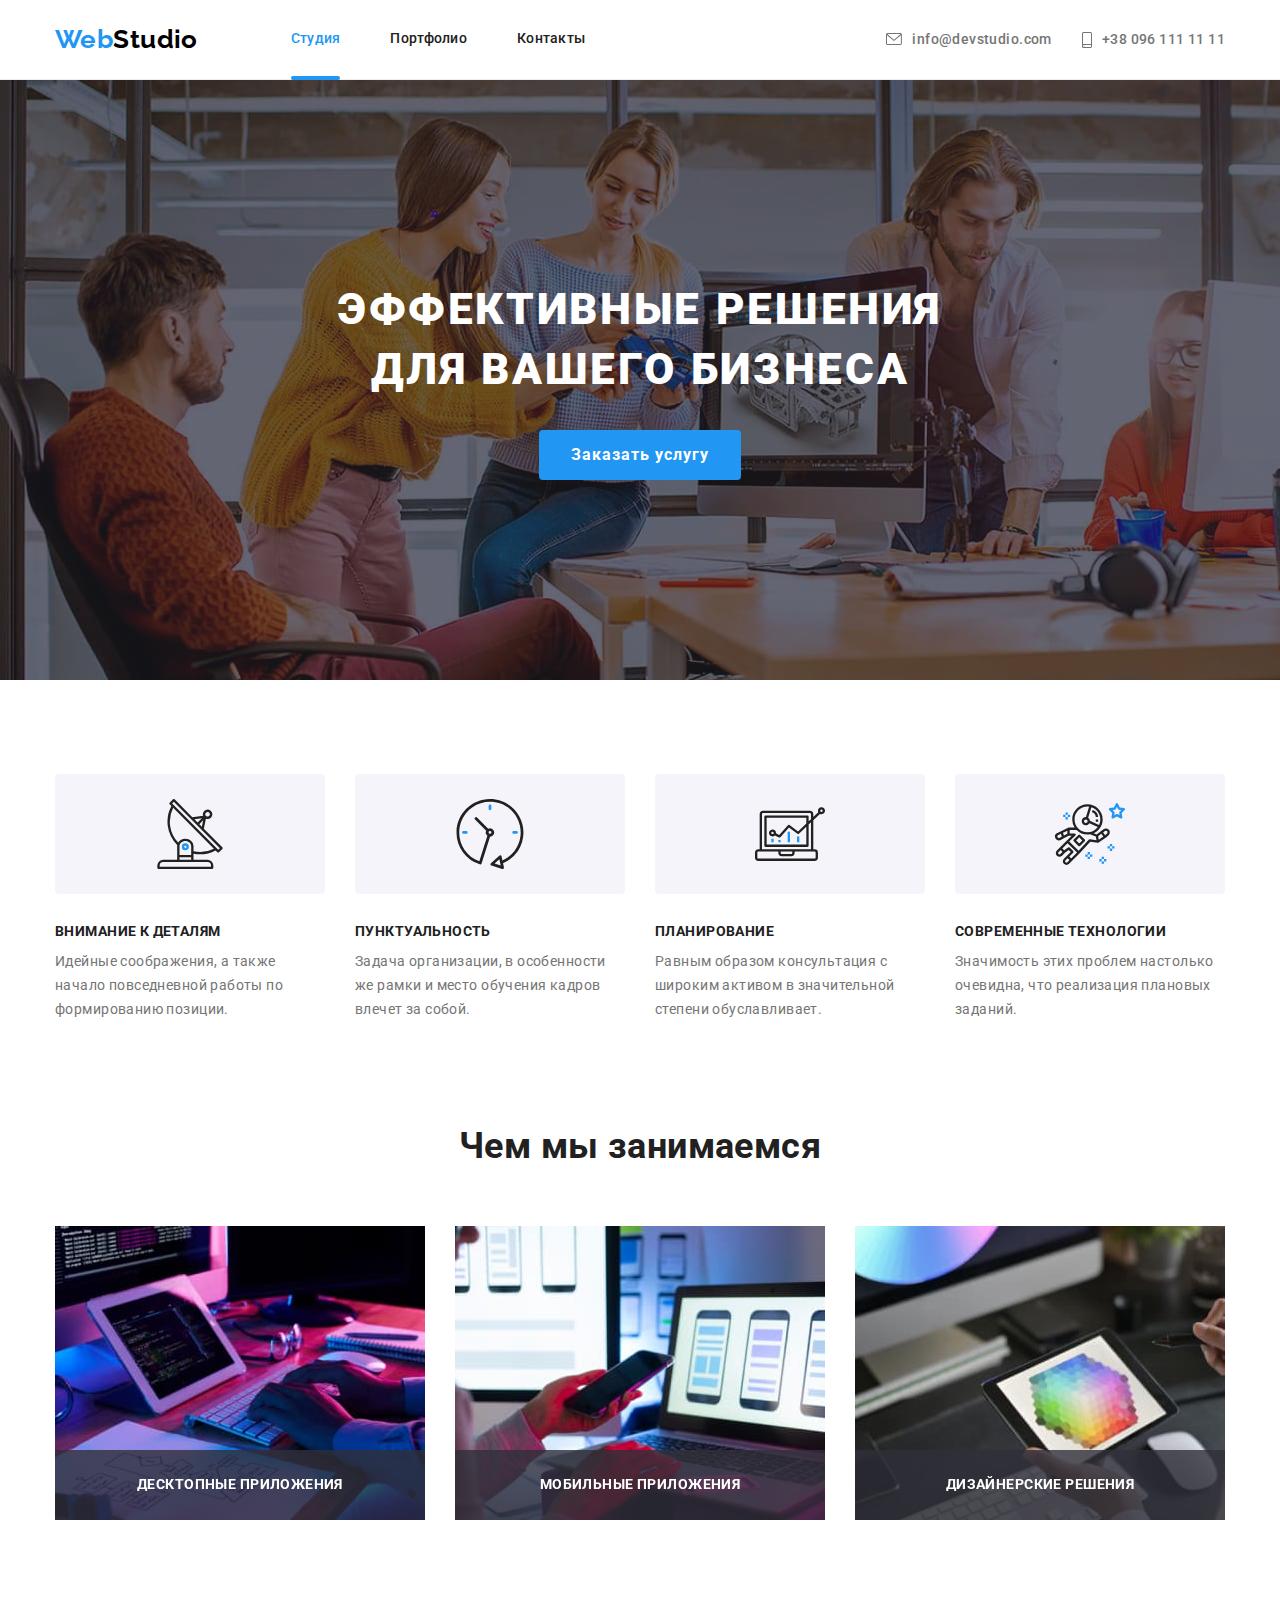
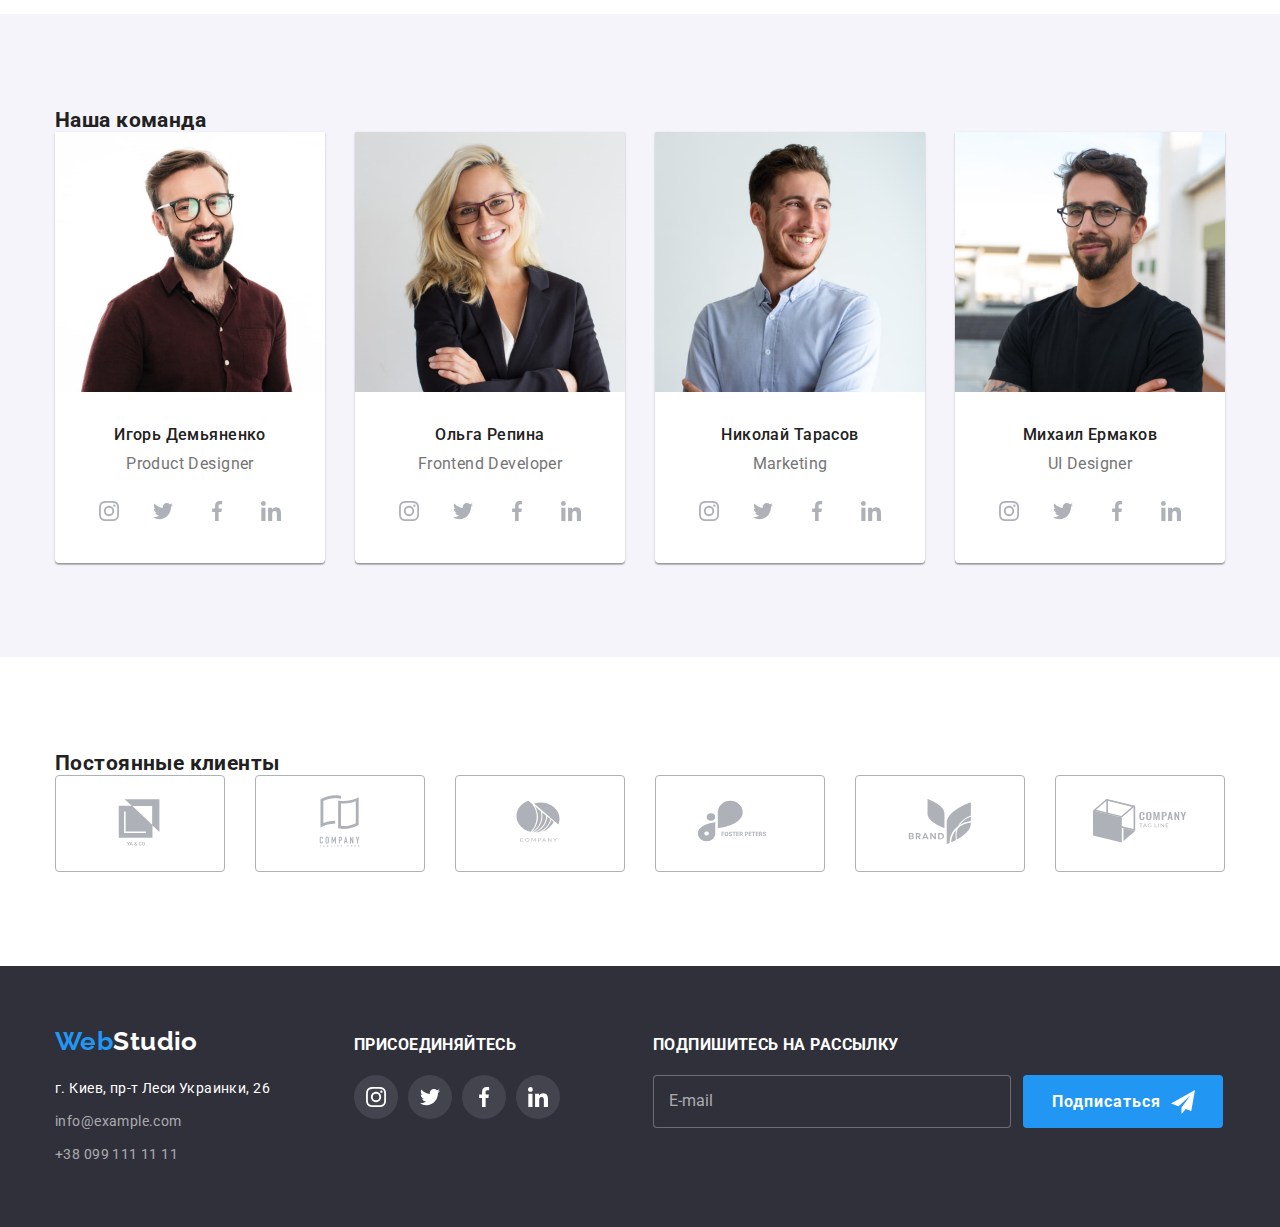
==== commit 26ee998a: "hw7" ====
--- a/index.html
+++ b/index.html
@@ -41,7 +41,7 @@
    <main>
       <section class="hero">
             <h1 class="hero__title">ЭФФЕКТИВНЫЕ РЕШЕНИЯ <br> ДЛЯ ВАШЕГО БИЗНЕСА</h1>
-            <button data-modal-open class="hero__btn" type="button">Заказать услугу</button>
+            <button data-modal-open class="btn" type="button">Заказать услугу</button>
             <div class="backdrop is-hidden" data-modal>
                <div class="modal">
                   <button class="modal__btn-close" data-modal-close>
@@ -50,35 +50,35 @@
                      </svg>
                   </button>
                   <form class="form">
-                     <h2 class="modal-title">Оставьте свои данные, мы вам перезвоним</h2>
+                     <h2 class="form__title">Оставьте свои данные, мы вам перезвоним</h2>
                         <div class=form-field> 
-                           <label for="name" class="form-label">Имя</label>
-                           <input type="text" class="input" name="name"id="name"placeholder=" " />  
-                              <svg class="form-icon" width="18" height="18">
+                           <label for="name" class="form-field__label">Имя</label>
+                           <input type="text" class="form-field__input" name="name"id="name"placeholder=" " />  
+                              <svg class="form-field__icon" width="18" height="18">
                                  <use href="./images/sprite.svg#icon-person-black-18dp-1"></use>
                               </svg>                           
                         </div>   
                         <div class=form-field>                           
-                           <label for="tel" class="form-label">Телефон</label>
-                           <input type="tel" class="input" name="tel"id="tel"placeholder=" " />  
-                              <svg class="form-icon" width="18" height="18">
+                           <label for="tel" class="form-field__label">Телефон</label>
+                           <input type="tel" class="form-field__input" name="tel"id="tel"placeholder=" " />  
+                              <svg class="form-field__icon" width="18" height="18">
                                  <use href="./images/sprite.svg#icon-phone-black-18dp-1"></use>
                               </svg> 
                         </div>
                         <div class=form-field>              
-                           <label for="mail" class="form-label">Почта</label>
-                           <input type="mail" class="input" name="mail"id="mail"placeholder=" " />  
-                             <svg class="form-icon" width="18" height="18">
+                           <label for="mail" class="form-field__label">Почта</label>
+                           <input type="mail" class="form-field__input" name="mail"id="mail"placeholder=" " />  
+                             <svg class="form-field__icon" width="18" height="18">
                                  <use href="./images/sprite.svg#icon-email-black-18dp-1"></use>
                               </svg>                  
                         </div>
                         <div class=form-field>                               
-                           <label for="comment" class="form-label">Комментарий</label> 
-                           <textarea class="textarea" name="comment" id="comment" placeholder="Введите текст"></textarea>                       
+                           <label for="comment" class="form-field__label">Комментарий</label> 
+                           <textarea class="form-field__textarea" name="comment" id="comment" placeholder="Введите текст"></textarea>                       
                         </div>
                         <label class=label >
-                           <input class="checkbox" type="checkbox">
-                           <span class="icon-check"></span><p>Соглашаюсь с рассылкой и принимаю</p> <a href="">Условия договора</a>
+                           <input class="label__checkbox" type="checkbox">
+                           <span class="label__icon-check"></span><p>Соглашаюсь с рассылкой и принимаю</p> <a href="" class="label__link">Условия договора</a>
                         </label>  
                      <button class="btn btn-submit" type="submit">Отправить</button>        
                   </form>
@@ -87,7 +87,7 @@
       </section> 
       <section class="section"> 
          <div class="container">
-            <h2 class="section-title visually-hidden">Особенности</h2>
+            <h2 class="section__title visually-hidden">Особенности</h2>
             <ul class="features">
                <li class="features-item"> 
                   <div class="features-box">
@@ -130,7 +130,7 @@
       </section>
       <section class="section section-img">
          <div class="container">
-            <h2 class="section-title">Чем мы занимаемся</h2>
+            <h2 class="section__title">Чем мы занимаемся</h2>
             <ul class="img">
                <li class="img-item"> 
                      <img class="img" src="./images/box1.jpg" alt="box1" width="370">
--- a/css/style.css
+++ b/css/style.css
@@ -177,7 +177,7 @@
   text-align: center;
   margin-bottom: 30px;
 }
-.hero__btn {
+.btn {
   color: var(--primary-white-color);
   background: var(--accent-color);
   display: inline-flex;
@@ -243,7 +243,7 @@
 .form{
   
 }
-.modal-title{
+.form__title{
   display: block;
   font-size: 20px;
   font-weight: 700;
@@ -257,9 +257,7 @@
 .form :nth-child(5){
   margin-bottom: 20px;
 }
-
-
-.form-label{
+.form-field__label{
   display: block;
   text-align: left;
   margin-bottom: 4px;
@@ -268,7 +266,7 @@
   line-height: 1.17;
   letter-spacing: 0.01em; 
 }
-.input{
+.form-field__input{
   width: 100%;
   height: 40px;
   padding-left: 42px;
@@ -276,15 +274,15 @@
   border-radius: 4px; 
   transition: border-color 250ms var(--timing-function)
 }
-.input:focus + .form-icon{
+.form-field__input:focus + .form-field__icon{
   fill:var(--accent-color);
 }
-.input:focus,.textarea:focus{
+.form-field__input:focus,.form-field__textarea:focus{
   border-color: var(--accent-color);
   outline: none;
 }
 
-.form-icon{
+.form-field__icon{
   position: absolute;
   top: 50%;
   left: 50%;
@@ -292,7 +290,7 @@
   fill: var(--primary-text-color);
   transition: fill 250ms var(--timing-function)
 }
-.textarea{
+.form-field__textarea{
   width: 448px;
   height: 120px;
   resize: none;
@@ -302,7 +300,7 @@
   margin-bottom: 0px;
   transition: border-color 250ms var(--timing-function)
 }
-.textarea::placeholder,.input::placeholder{
+.form-field__textarea::placeholder,.form-field__input::placeholder{
   letter-spacing: 0.01em;
   color: rgba(117, 117, 117, 0.5);
 }
@@ -315,11 +313,11 @@
 line-height: 1.7;
 margin-bottom: 30px;
 }
-.label a{
+.label__link{
   color: var(--accent-color);
   margin-left: 0.5em;
 }
-.checkbox{
+.label__checkbox{
   position: absolute;
   width: 1px;
   height: 1px;
@@ -329,7 +327,7 @@
   clip: rect(0 0 0 0);
   overflow: hidden;
 }
-.icon-check{
+.label__icon-check{
   display: inline-block;
   height: 15px;
   width: 16px;
@@ -339,7 +337,7 @@
   background-color: #FFFFFF;
   
 }
-.checkbox:checked + .icon-check{
+.label__checkbox:checked + .label__icon-check{
   border-color: var(--accent-color);
   background-color: var(--accent-color);
   background-image: url("../images/icon\ check\ \(1\)\ \(1\).svg");
@@ -353,7 +351,7 @@
 .section {
   padding: 94px 0;
 }
-.section-title {
+.section__title {
   font-size: 36px;
   font-weight: 700;
   line-height: 1.67;
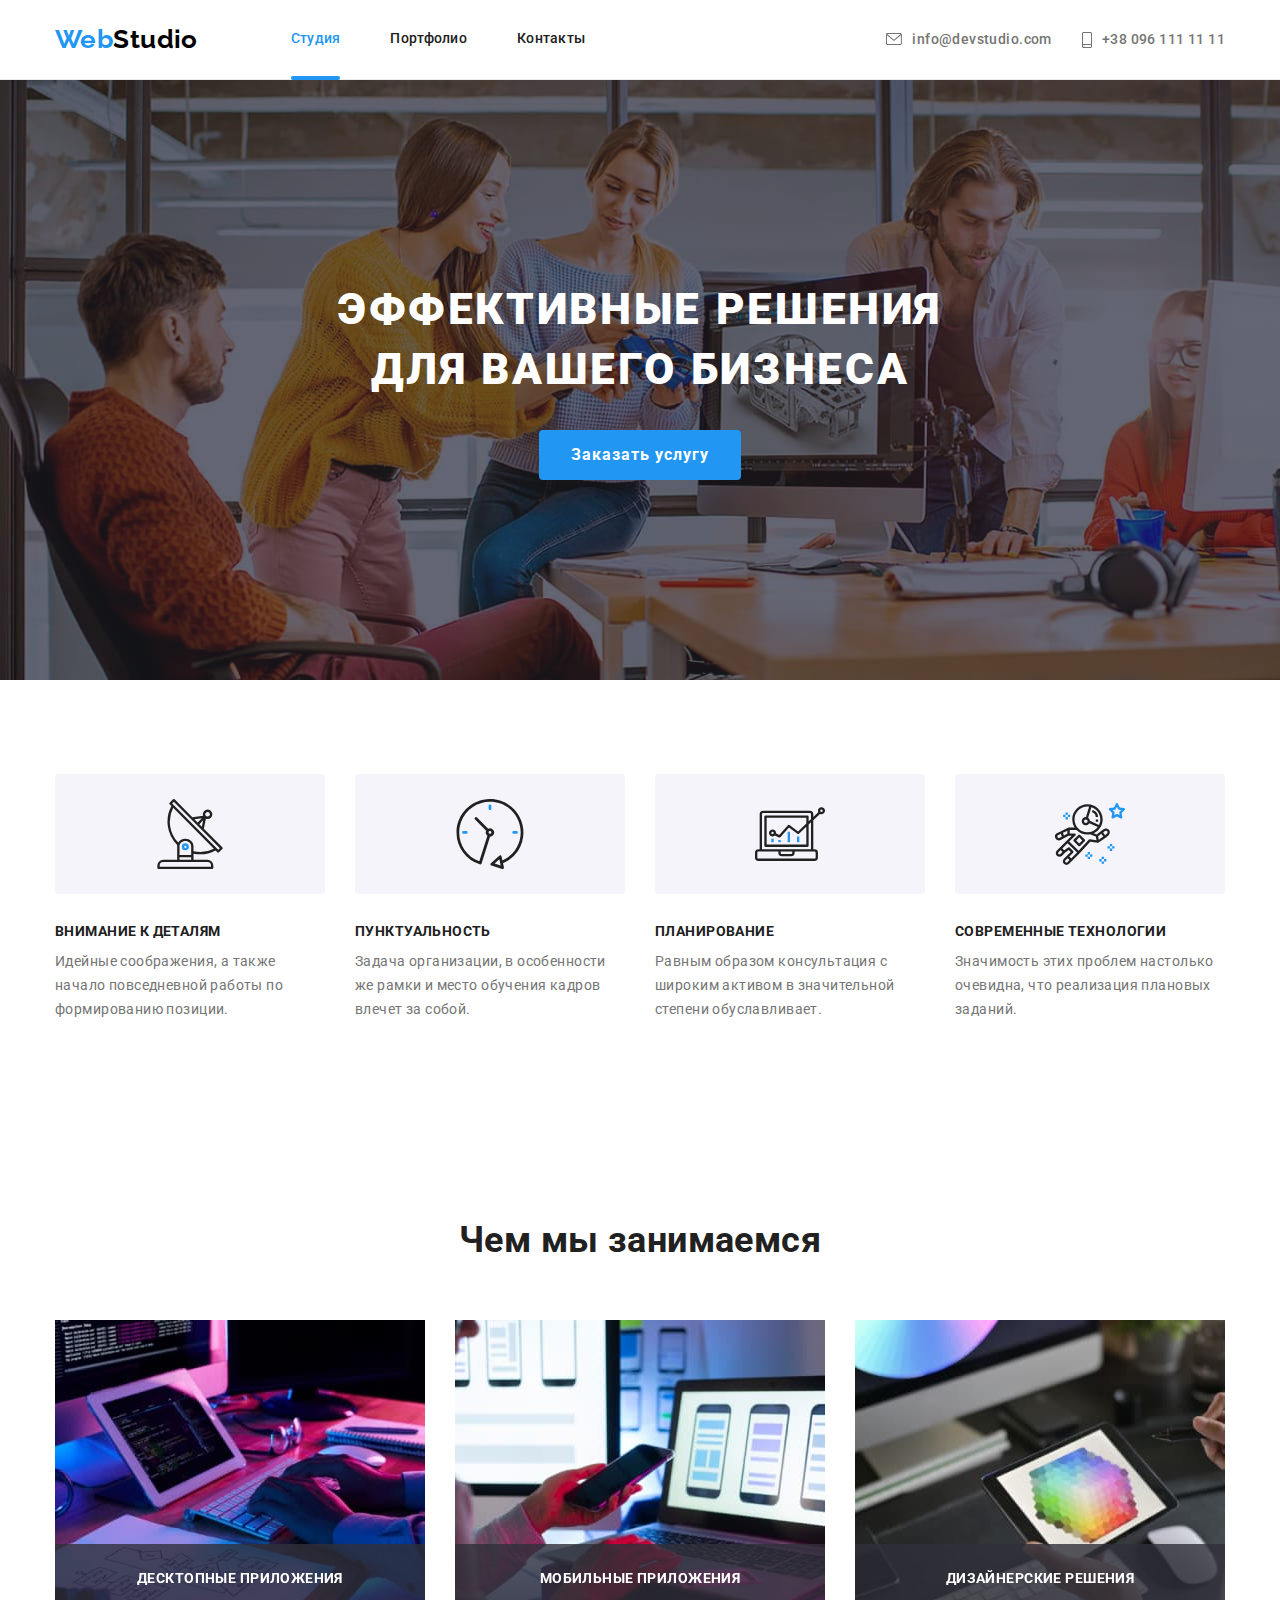
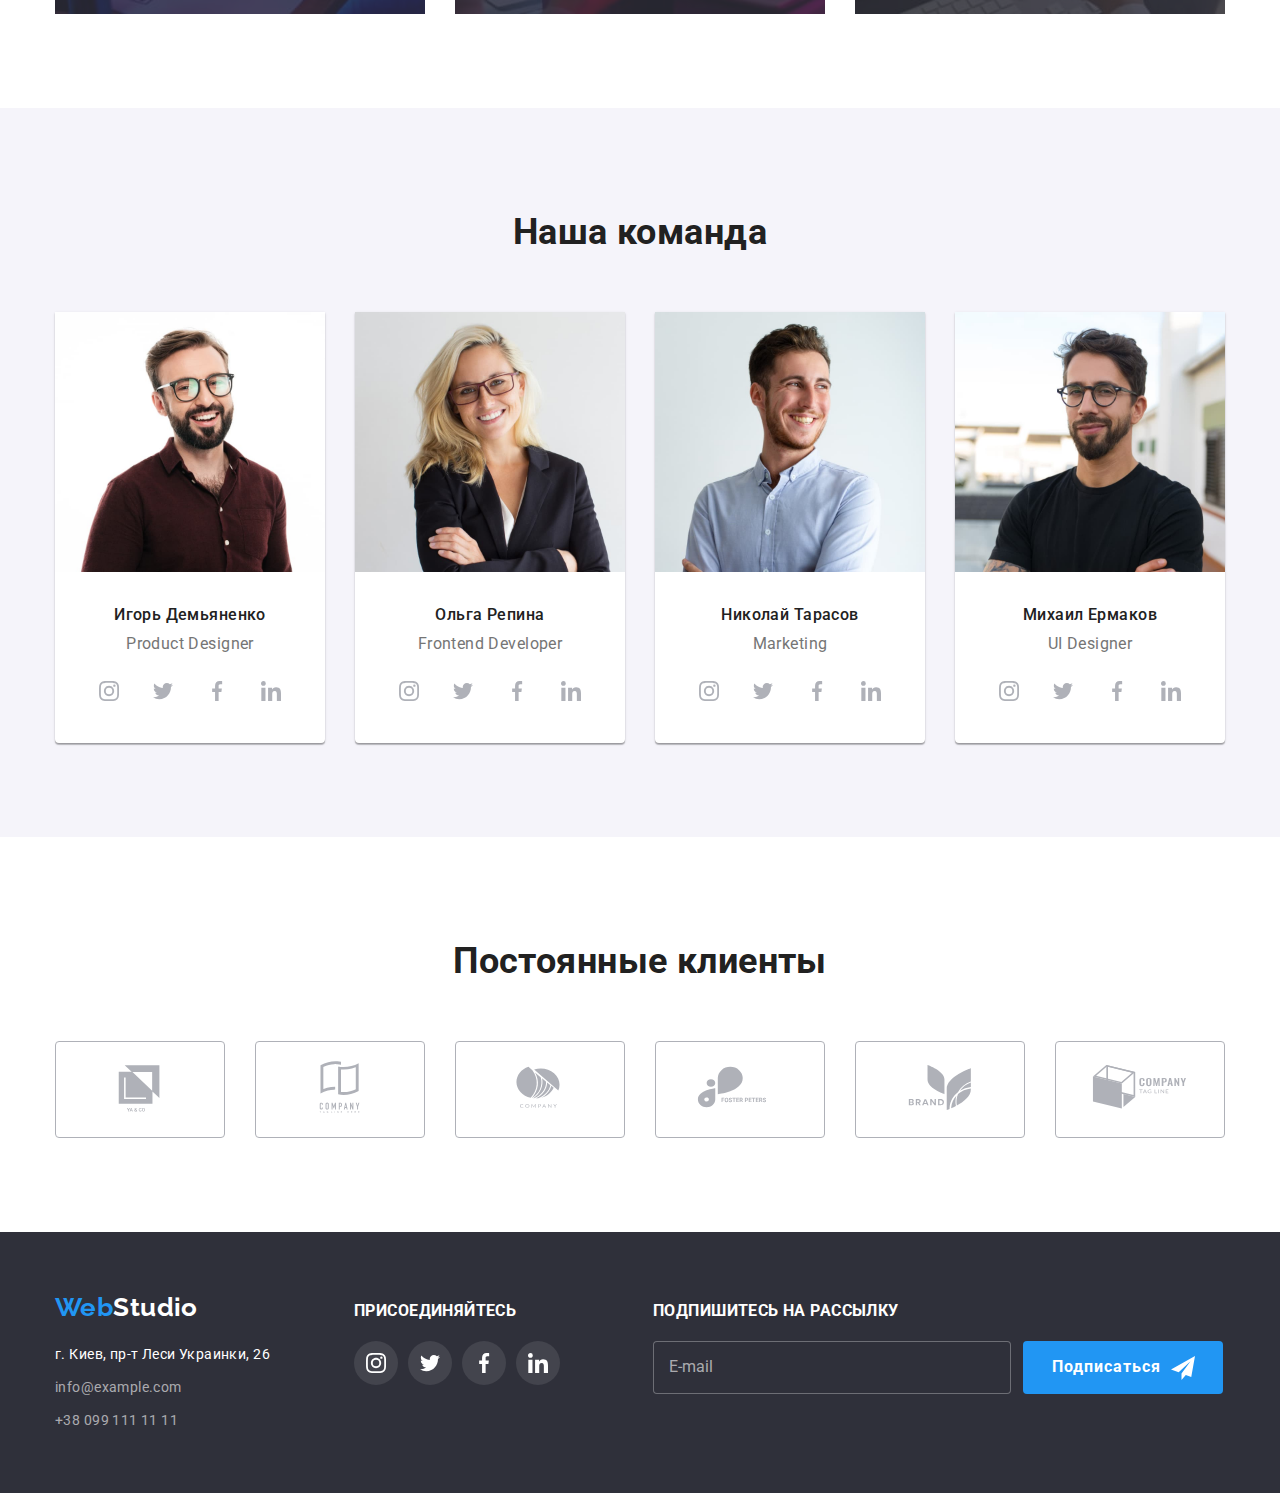
==== commit 0e1bfca4: "hw7" ====
--- a/index.html
+++ b/index.html
@@ -89,66 +89,66 @@
          <div class="container">
             <h2 class="section__title visually-hidden">Особенности</h2>
             <ul class="features">
-               <li class="features-item"> 
-                  <div class="features-box">
-                     <svg class="features-icon" width="70" height="70">
+               <li class="features__item"> 
+                  <div class="features__box">
+                     <svg class="features__icon" width="70" height="70">
                         <use href="./images/sprite.svg#icon-antenna-1"></use>
                      </svg>
                   </div>
-                  <h3 class="features-title">ВНИМАНИЕ К ДЕТАЛЯМ</h3>
-                  <p class="features-text">Идейные соображения, а также начало повседневной работы по формированию позиции.</p>
-               </li>
-               <li class="features-item">
-                  <div class="features-box">
-                     <svg class="features-icon" width="70" height="70">
+                  <h3 class="features__title">ВНИМАНИЕ К ДЕТАЛЯМ</h3>
+                  <p class="features__text">Идейные соображения, а также начало повседневной работы по формированию позиции.</p>
+               </li>
+               <li class="features__item">
+                  <div class="features__box">
+                     <svg class="features__icon" width="70" height="70">
                         <use href="./images/sprite.svg#icon-clock-1"></use>
                      </svg>
                   </div>
-                  <h3 class="features-title">ПУНКТУАЛЬНОСТЬ</h3>
-                  <p class="features-text">Задача организации, в особенности же рамки и место обучения кадров влечет за собой.</p>
-               </li>
-               <li class="features-item">
-                  <div class="features-box">
-                     <svg class="features-icon" width="70" height="70">
+                  <h3 class="features__title">ПУНКТУАЛЬНОСТЬ</h3>
+                  <p class="features__text">Задача организации, в особенности же рамки и место обучения кадров влечет за собой.</p>
+               </li>
+               <li class="features__item">
+                  <div class="features__box">
+                     <svg class="features__icon" width="70" height="70">
                         <use href="./images/sprite.svg#icon-diagram-1"></use>
                      </svg>
                   </div>
-                  <h3 class="features-title">ПЛАНИРОВАНИЕ</h3>
-                  <p class="features-text">Равным образом консультация с широким активом в значительной степени обуславливает.</p>
-               </li>
-               <li class="features-item">
-                  <div class="features-box">
-                     <svg class="features-icon" width="70" height="70">
+                  <h3 class="features__title">ПЛАНИРОВАНИЕ</h3>
+                  <p class="features__text">Равным образом консультация с широким активом в значительной степени обуславливает.</p>
+               </li>
+               <li class="features__item">
+                  <div class="features__box">
+                     <svg class="features__icon" width="70" height="70">
                         <use href="./images/sprite.svg#icon-astronaut-1"></use>
                      </svg>
                   </div>
-                  <h3 class="features-title">СОВРЕМЕННЫЕ ТЕХНОЛОГИИ</h3>
-                  <p class="features-text">Значимость этих проблем настолько очевидна, что реализация плановых заданий.</p>
+                  <h3 class="features__title">СОВРЕМЕННЫЕ ТЕХНОЛОГИИ</h3>
+                  <p class="features__text">Значимость этих проблем настолько очевидна, что реализация плановых заданий.</p>
                </li>
             </ul>
          </div>
       </section>
-      <section class="section section-img">
+      <section class="section">
          <div class="container">
-            <h2 class="section__title">Чем мы занимаемся</h2>
-            <ul class="img">
-               <li class="img-item"> 
-                     <img class="img" src="./images/box1.jpg" alt="box1" width="370">
-                     <div class="img-thumb">
-                     <h3 class="img-title">ДЕСКТОПНЫЕ ПРИЛОЖЕНИЯ</h3>
-                   </div>
-               </li>
-               <li class="img-item"> 
-                     <img class="img" src="./images/box2.jpg" alt="box2" width="370">
-                      <div class="img-thumb">
-                     <h3 class="img-title">МОБИЛЬНЫЕ ПРИЛОЖЕНИЯ</h3>
-                  </div>
+            <h2 class="section-title">Чем мы занимаемся</h2>
+            <ul class="images">
+               <li class="images__item"> 
+                     <img class="images__img" src="./images/box1.jpg" alt="box1" width="370">
+                     <div class="images__thumb">
+                        <h3 class="images__title">ДЕСКТОПНЫЕ ПРИЛОЖЕНИЯ</h3>
+                     </div>
+               </li>
+               <li class="images__item"> 
+                     <img class="images__img" src="./images/box2.jpg" alt="box2" width="370">
+                     <div class="images__thumb">
+                        <h3 class="images__title">МОБИЛЬНЫЕ ПРИЛОЖЕНИЯ</h3>
+                     </div>
                   </li>
-               <li class="img-item"> 
-                     <img class="img" src="./images/box3.jpg" alt="box3" width="370">
-               <div class="img-thumb">
-                     <h3 class="img-title">ДИЗАЙНЕРСКИЕ РЕШЕНИЯ</h3>
-                  </div>
+               <li class="images__item"> 
+                     <img class="images__img" src="./images/box3.jpg" alt="box3" width="370">
+                     <div class="images__thumb">
+                        <h3 class="images__title">ДИЗАЙНЕРСКИЕ РЕШЕНИЯ</h3>
+                     </div>
                </li>
             </ul>
          </div>
@@ -157,153 +157,161 @@
          <div class="container">
             <h2 class="section-title">Наша команда</h2>
             <ul class="team">
-               <li class="team-item">
-                  <img src="./images/ProductDesigner.jpg" alt="ProductDesigner" width="270">
-                     <div class="team-stand">
-                        <h3 class="team-name">Игорь Демьяненко</h3>
-                        <p class="team-position">Product Designer</p>
+               <li class="team__item">
+                  <div class="team-member">
+                     <img src="./images/ProductDesigner.jpg" alt="ProductDesigner" width="270">
+                     <div class="team-member__stand">
+                        <h3 class="team-member__name">Игорь Демьяненко</h3>
+                        <p class="team-member__position">Product Designer</p>
                         <ul class="social">
-                           <li class="social-item">
-                              <a href="" class="social-links">
-                                 <svg class="links-icon" width="20" height="20">
+                           <li class="social__item">
+                              <a href="" class="social__links">
+                                <svg class="social__icon" width="20" height="20">
+                                   <use href="./images/sprite.svg#icon-instagram-2"></use>
+                                </svg>
+                             </a>
+                           </li>
+                           <li class="social__item">
+                             <a href="" class="social__links">
+                                 <svg class="social__icon" width="20" height="20">
+                                   <use href="./images/sprite.svg#icon-twitter-1"></use>
+                                </svg>
+                             </a>
+                           </li>
+                           <li class="social__item">
+                             <a href="" class="social__links">
+                                <svg class="social__icon" width="20" height="20">
+                                   <use href="./images/sprite.svg#icon-facebook-1"></use>
+                               </svg>
+                             </a>
+                           </li>
+                           <li class="social__item">
+                              <a href="" class="social__links">
+                                 <svg class="social__icon" width="20" height="20">
+                                   <use href="./images/sprite.svg#icon-linkedin-1"></use>
+                                 </svg>
+                              </a>
+                           </li>
+                        </ul>
+                     </div>
+                  </div>
+               </li>
+               <li class="team__item">
+                  <div class="team-member">
+                     <img src="./images/FrontendDeveloper.jpg" alt="FrontendDeveloper" width="270">
+                     <div class="team-member__stand">
+                        <h3 class="team-member__name">Ольга Репина</h3>
+                        <p class="team-member__position">Frontend Developer</p>
+                         <ul class="social">
+                           <li class="social__item">
+                              <a href="" class="social__links">
+                                 <svg class="social__icon" width="20" height="20">
                                     <use href="./images/sprite.svg#icon-instagram-2"></use>
                                  </svg>
                               </a>
                            </li>
-                           <li class="social-item">
-                              <a href="" class="social-links">
-                                 <svg class="links-icon" width="20" height="20">
+                           <li class="social__item">
+                              <a href="" class="social__links">
+                                 <svg class="social__icon" width="20" height="20">
                                     <use href="./images/sprite.svg#icon-twitter-1"></use>
                                  </svg>
                               </a>
                            </li>
-                           <li class="social-item">
-                              <a href="" class="social-links">
-                                 <svg class="links-icon" width="20" height="20">
+                           <li class="social__item">
+                              <a href="" class="social__links">
+                                 <svg class="social__icon" width="20" height="20">
                                     <use href="./images/sprite.svg#icon-facebook-1"></use>
                                  </svg>
                               </a>
                            </li>
-                           <li class="social-item">
-                              <a href="" class="social-links">
-                                 <svg class="links-icon" width="20" height="20">
+                           <li class="social__item">
+                              <a href="" class="social__links">
+                                 <svg class="social__icon" width="20" height="20">
                                     <use href="./images/sprite.svg#icon-linkedin-1"></use>
                                  </svg>
                               </a>
                            </li>
                         </ul>
                      </div>
-               </li>
-               <li class="team-item">
-                  <img src="./images/FrontendDeveloper.jpg" alt="FrontendDeveloper" width="270">
-                     <div class="team-stand">
-                        <h3 class="team-name">Ольга Репина</h3>
-                        <p class="team-position">Frontend Developer</p>
-                         <ul class="social">
-                           <li class="social-item">
-                              <a href="" class="social-links">
-                                 <svg class="links-icon" width="20" height="20">
+                  </div>
+               </li>        
+               <li class="team__item">
+                  <div class="team-member">
+                     <img src="./images/Marketing.jpg" alt="Marketing" width="270">
+                     <div class="team-member__stand">
+                        <h3 class="team-member__name">Николай Тарасов</h3>
+                        <p class="team-member__position">Marketing</p>
+                        <ul class="social">
+                           <li class="social__item">
+                              <a href="" class="social__links">
+                                 <svg class="social__icon" width="20" height="20">
                                     <use href="./images/sprite.svg#icon-instagram-2"></use>
-                                 </svg>
-                              </a>
-                           </li>
-                           <li class="social-item">
-                              <a href="" class="social-links">
-                                 <svg class="links-icon" width="20" height="20">
+                                   </svg>
+                              </a>
+                           </li>
+                           <li class="social__item">
+                              <a href="" class="social__links">
+                                 <svg class="social__icon" width="20" height="20">
                                     <use href="./images/sprite.svg#icon-twitter-1"></use>
                                  </svg>
                               </a>
                            </li>
-                           <li class="social-item">
-                              <a href="" class="social-links">
-                                 <svg class="links-icon" width="20" height="20">
+                           <li class="social__item">
+                              <a href="" class="social__links">
+                                 <svg class="social__icon" width="20" height="20">
                                     <use href="./images/sprite.svg#icon-facebook-1"></use>
                                  </svg>
                               </a>
                            </li>
-                           <li class="social-item">
-                              <a href="" class="social-links">
-                                 <svg class="links-icon" width="20" height="20">
+                           <li class="social__item">
+                              <a href="" class="social__links">
+                                 <svg class="social__icon" width="20" height="20">
                                     <use href="./images/sprite.svg#icon-linkedin-1"></use>
                                  </svg>
                               </a>
                            </li>
                         </ul>
                      </div>
+                  </div>
                </li>        
-               <li class="team-item">
-                  <img src="./images/Marketing.jpg" alt="Marketing" width="270">
-                     <div class="team-stand">
-                        <h3 class="team-name">Николай Тарасов</h3>
-                        <p class="team-position">Marketing</p>
-                         <ul class="social">
-                           <li class="social-item">
-                              <a href="" class="social-links">
-                                 <svg class="links-icon" width="20" height="20">
-                                    <use href="./images/sprite.svg#icon-instagram-2"></use>
-                                 </svg>
-                              </a>
-                           </li>
-                           <li class="social-item">
-                              <a href="" class="social-links">
-                                 <svg class="links-icon" width="20" height="20">
-                                    <use href="./images/sprite.svg#icon-twitter-1"></use>
-                                 </svg>
-                              </a>
-                           </li>
-                           <li class="social-item">
-                              <a href="" class="social-links">
-                                 <svg class="links-icon" width="20" height="20">
-                                    <use href="./images/sprite.svg#icon-facebook-1"></use>
-                                 </svg>
-                              </a>
-                           </li>
-                           <li class="social-item">
-                              <a href="" class="social-links">
-                                 <svg class="links-icon" width="20" height="20">
-                                    <use href="./images/sprite.svg#icon-linkedin-1"></use>
-                                 </svg>
-                              </a>
-                           </li>
-                        </ul>
-                     </div>
-               </li>        
-               <li class="team-item">
-                  <img src="./images/UIDesigner.jpg" alt="UIDesigner" width="270">
-                     <div class="team-stand">
-                        <h3 class="team-name">Михаил Ермаков</h3>
-                        <p class="team-position">UI Designer</p>
-                         <ul class="social">
-                           <li class="social-item">
-                              <a href="" class="social-links">
-                                 <svg class="links-icon" width="20" height="20">
-                                    <use href="./images/sprite.svg#icon-instagram-2"></use>
-                                 </svg>
-                              </a>
-                           </li>
-                           <li class="social-item">
-                              <a href="" class="social-links">
-                                 <svg class="links-icon" width="20" height="20">
-                                    <use href="./images/sprite.svg#icon-twitter-1"></use>
-                                 </svg>
-                              </a>
-                           </li>
-                           <li class="social-item">
-                              <a href="" class="social-links">
-                                 <svg class="links-icon" width="20" height="20">
-                                    <use href="./images/sprite.svg#icon-facebook-1"></use>
-                                 </svg>
-                              </a>
-                           </li>
-                           <li class="social-item">
-                              <a href="" class="social-links">
-                                 <svg class="links-icon" width="20" height="20">
-                                    <use href="./images/sprite.svg#icon-linkedin-1"></use>
-                                 </svg>
-                              </a>
-                           </li>
-                        </ul>
-                     </div>
+               <li class="team__item">
+                  <div class="team-member">
+                     <img src="./images/UIDesigner.jpg" alt="UIDesigner" width="270">
+                     <div class="team-member__stand">
+                         <h3 class="team-member__name">Михаил Ермаков</h3>
+                         <p class="team-member__position">UI Designer</p>
+                          <ul class="social">
+                            <li class="social__item">
+                               <a href="" class="social__links">
+                                  <svg class="social__icon" width="20" height="20">
+                                     <use href="./images/sprite.svg#icon-instagram-2"></use>
+                                  </svg>
+                               </a>
+                            </li>
+                            <li class="social__item">
+                               <a href="" class="social__links">
+                                  <svg class="social__icon" width="20" height="20">
+                                     <use href="./images/sprite.svg#icon-twitter-1"></use>
+                                  </svg>
+                               </a>
+                            </li>
+                            <li class="social__item">
+                               <a href="" class="social__links">
+                                  <svg class="social__icon" width="20" height="20">
+                                     <use href="./images/sprite.svg#icon-facebook-1"></use>
+                                  </svg>
+                               </a>
+                            </li>
+                            <li class="social__item">
+                               <a href="" class="social__links">
+                                  <svg class="social__icon" width="20" height="20">
+                                     <use href="./images/sprite.svg#icon-linkedin-1"></use>
+                                  </svg>
+                               </a>
+                            </li>
+                         </ul>
+                      </div>
+                  </div>
                </li>
             </ul>
          </div>
@@ -311,48 +319,60 @@
       <section class="section">
          <div class="container">
             <h2 class="section-title">Постоянные клиенты</h2>
-            <ul class="client">
-               <li class="client-item">
-                  <a href="" class="client-link">
-                     <svg class="client-icon" width="106" height="60">
-                        <use href="./images/sprite.svg#icon-Logo"></use>
-                     </svg>
-                  </a>
-               </li>
-               <li class="client-item">
-                  <a href="" class="client-link">
-                     <svg class="client-icon" width="106" height="60">
-                        <use href="./images/sprite.svg#icon-Logo-1"></use>
-                     </svg>
-                  </a>
-               </li>
-               <li class="client-item">
-                  <a href="" class="client-link">
-                     <svg class="client-icon" width="106" height="60">
-                        <use href="./images/sprite.svg#icon-Logo-2"></use>
-                     </svg>
-                  </a>
-               </li>
-               <li class="client-item">
-                  <a href="" class="client-link">
-                     <svg class="client-icon" width="106" height="60">
-                        <use href="./images/sprite.svg#icon-Logo-3"></use>
-                     </svg>
-                  </a>
-               </li>
-               <li class="client-item">
-                  <a href="" class="client-link">
-                     <svg class="client-icon" width="106" height="60">
-                        <use href="./images/sprite.svg#icon-Logo-4"></use>
-                     </svg>
-                  </a>
-               </li>
-               <li class="client-item">
-                  <a href="" class="client-link">
-                     <svg class="client-icon" width="106" height="60">
-                        <use href="./images/sprite.svg#icon-Logo-5"></use>
-                     </svg>
-                  </a>
+            <ul class="clients">
+               <li class="clients__item">
+                  <div class="client">
+                      <a href="" class="client__link">
+                         <svg class="client__icon" width="106" height="60">
+                             <use href="./images/sprite.svg#icon-Logo"></use>
+                         </svg>
+                      </a>
+                  </div>
+               </li>
+               <li class="clients__item">
+                  <div class="client">
+                     <a href="" class="client__link">
+                        <svg class="client__icon" width="106" height="60">
+                           <use href="./images/sprite.svg#icon-Logo-1"></use>
+                        </svg>
+                     </a>
+                  </div>
+               </li>
+               <li class="clients__item">
+                  <div class="client">
+                     <a href="" class="client__link">
+                        <svg class="client__icon" width="106" height="60">
+                           <use href="./images/sprite.svg#icon-Logo-2"></use>
+                        </svg>
+                     </a>
+                  </div>
+               </li>
+               <li class="clients__item">
+                  <div class="client">
+                     <a href="" class="client__link">
+                        <svg class="client__icon" width="106" height="60">
+                           <use href="./images/sprite.svg#icon-Logo-3"></use>
+                        </svg>
+                     </a>
+                  </div>
+               </li>
+               <li class="clients__item">
+                  <div class="client">
+                     <a href="" class="client__link">
+                        <svg class="client__icon" width="106" height="60">
+                           <use href="./images/sprite.svg#icon-Logo-4"></use>
+                        </svg>
+                     </a>
+                  </div>
+               </li>
+               <li class="clients__item">
+                  <div class="client">
+                     <a href="" class="client__link">
+                        <svg class="client__icon" width="106" height="60">
+                           <use href="./images/sprite.svg#icon-Logo-5"></use>
+                        </svg>
+                     </a>
+                  </div>
                </li>
             </ul>
          </div>
@@ -361,60 +381,60 @@
    <footer class="footer"> 
       <div class="container-footer container">
          <div>
-            <a href="" class="logo-footer">Web<span class="studio-footer">Studio</span></a>
+            <a href="" class="logo logo--footer">Web<span class="logo__studio logo__studio--footer">Studio</span></a>
             <address class="address-footer">
                <ul class="address">
-                  <li class="address-item"> <p> г. Киев, пр-т Леси Украинки, 26</p></li>
-                  <li class="address-item"> <a href="mailto:info@example.com" class="contacts-link-footer">info@example.com</a></li>
-                  <li class="address-item"> <a href="tel:+380991111111" class="contacts-link-footer">+38 099 111 11 11</a></li>
+                  <li class="address__item"> <p> г. Киев, пр-т Леси Украинки, 26</p></li>
+                  <li class="address__item"> <a href="mailto:info@example.com" class="address__link">info@example.com</a></li>
+                  <li class="address__item"> <a href="tel:+380991111111" class="address__link">+38 099 111 11 11</a></li>
                </ul>
             </address>
          </div>
-         <div class="social-box">
-            <h3 class="social-box-title">ПРИСОЕДИНЯЙТЕСЬ</h3>
+          <div class="social-box">
+            <h3 class="social-box__title">ПРИСОЕДИНЯЙТЕСЬ</h3>
              <ul class="social">
-               <li class="social-item">
-                  <a href="" class="social-links social-links-footer">
-                     <svg class="links-icon-footer" width="20" height="20">
+               <li class="social__item">
+                  <a href="" class="social__links social__links--footer">
+                     <svg class="social__icon links__icon--footer" width="20" height="20">
                         <use href="./images/sprite.svg#icon-instagram-2"></use>
                      </svg>
                   </a>
                </li>
-               <li class="social-item">
-                 <a href="" class="social-links social-links-footer">
-                    <svg class="links-icon-footer" width="20" height="20">
-                         <use href="./images/sprite.svg#icon-twitter-1"></use>
-                     </svg>
-                  </a>
-               </li>
-               <li class="social-item">
-                  <a href="" class="social-links social-links-footer">
-                    <svg class="links-icon-footer" width="20" height="20">
+               <li class="social__item">
+                 <a href="" class="social__links social__links--footer">
+                    <svg class="social__icon links__icon--footer" width="20" height="20">
+                        <use href="./images/sprite.svg#icon-twitter-1"></use>
+                     </svg>
+                  </a>
+               </li>
+               <li class="social__item">
+                  <a href="" class="social__links social__links--footer">
+                    <svg class="social__icon links__icon--footer" width="20" height="20">
                         <use href="./images/sprite.svg#icon-facebook-1"></use>
                      </svg>
                   </a>
                </li>
-               <li class="social-item">
-                  <a href="" class="social-links social-links-footer">
-                     <svg class="links-icon-footer" width="20" height="20">
+               <li class="social__item">
+                  <a href="" class="social__links social__links--footer">
+                     <svg class="social__icon links__icon--footer" width="20" height="20">
                         <use href="./images/sprite.svg#icon-linkedin-1"></use>
                      </svg>
                   </a>
                </li>
             </ul>
          </div>
-            <div class="e-mail-input">
-               <h3 class="social-box-title">ПОДПИШИТЕСЬ НА РАССЫЛКУ</h3>
-               <form class="form-footer">
-                  <input type="email" class="form-input"  placeholder="E-mail">
-                  <button type="submit" class="btn btn-input">Подписаться
-                     <svg class="icon-btn" width="24" height="24">
-                        <use href="./images/sprite.svg#icon-icon-send"></use>
-                     </svg>  
-                  </button>
+         <div class="subscribe-box">
+            <h3 class="subscribe-box__title">ПОДПИШИТЕСЬ НА РАССЫЛКУ</h3>
+            <form class="form-footer">
+               <input type="email" class="form-footer__input"  placeholder="E-mail">
+               <button type="submit" class="btn btn--footer">Подписаться
+                  <svg class="btn__icon" width="24" height="24">
+                     <use href="./images/sprite.svg#icon-icon-send"></use>
+                 </svg>  
+              </button>
                </form>
-             </div>
-      </div>
+         </div>
+       </div>
    </footer>
    <script src="./js/modal.js"></script>
 </body>
--- a/css/style.css
+++ b/css/style.css
@@ -33,11 +33,7 @@
   margin: 0 auto;
   padding: 0 15px;
 }
-.img {
-  display: block;
-  width: 100%;
-  height: auto;
-}
+
 .visually-hidden {
   position: absolute;
   width: 1px;
@@ -351,7 +347,7 @@
 .section {
   padding: 94px 0;
 }
-.section__title {
+.section-title {
   font-size: 36px;
   font-weight: 700;
   line-height: 1.67;
@@ -361,10 +357,10 @@
 .features {
   display: flex;
 }
-.features-item:not(:last-child) {
+.features__item:not(:last-child) {
   margin-right: var(--card-interval);
 }
-.features-box{
+.features__box{
   display: flex;
   margin-bottom:var(--card-interval);
   background: var(--grey-color);
@@ -372,30 +368,28 @@
   padding: 25px 100px;
   border-radius: 4px;
 }
-.features-title {
+.features__title {
   font-weight: 700;
   line-height: 1.14;
   font-size: 14px;
   margin-bottom: 10px; 
 }
-.features-text {
+.features__text {
   color: var(--text-color);
   line-height: 1.71;
 }
-.section-img {
-  padding-top: 0;
-}
-.img {
+
+.images {
   display: flex;
   justify-content: space-between;
 }
-.img-item{
+.images__item{
   position: relative;
   display: flex;
   justify-content: center;
 }
 
-.img-title{
+.images__title{
   display: block;
   bottom: 0;
   padding: 27px 0;
@@ -404,7 +398,7 @@
   font-weight: 700;
   line-height: 1.14;
 }
-.img-thumb{
+.images__thumb{
   position: absolute;
   bottom: 0;
   width: 100%;
@@ -419,22 +413,22 @@
   display: flex;
   justify-content: space-between;
 }
-.team-item {
+.team__item {
   background: var(--primary-white-color);
   box-shadow: var(--card-shadow);
   border-radius: 0px 0px 4px 4px;
   text-align: center;
 }
-.team-stand {
+.team-member__stand {
   padding: 30px 0;
 }
-.team-name {
+.team-member__name {
   font-size: 16px;
   font-weight: 500;
   line-height: 1.19;
   margin-bottom: 10px;
 }
-.team-position {
+.team-member__position {
   color: var(--text-color);
   font-size: 16px;
   line-height: 1.19;
@@ -445,10 +439,10 @@
   align-items: center;
   justify-content: center;
 }
-.social-item:not(:last-child){
+.social__item:not(:last-child){
   margin-right: 10px;
 }
-.social-links{
+.social__links{
   display: flex;
   justify-content: center;
   align-items: center;
@@ -461,26 +455,26 @@
   padding: 0;
   transition: background-color 250ms var(--timing-function);
 }
-.social-links:hover,.social-links:focus{
+.social__links:hover,.social__links:focus{
   background-color: var(--accent-color);
 
 }
-.links-icon{
+.social__icon{
   fill: #AFB1B8;
   transition: fill 250ms var(--timing-function)
 }
-.social-links:hover .links-icon, .social-links:focus .links-icon    
+.social__links:hover .social__icon, .social__links:focus .social__icon    
 {
   fill: #FFFFFF;
 }     
-.client{
-  display: flex;
-}
-
-.client-item:not(:last-child){
+.clients{
+  display: flex;
+}
+
+.clients__item:not(:last-child){
  margin-right: var(--card-interval);
 }
-.client-link{
+.client__link{
   display: block;
   border: 1px solid #AFB1B8;
   border-radius: 4px;
@@ -490,17 +484,17 @@
   padding: 16px 31px;
   transition: border-color 250ms var(--timing-function);
 }
-.client-link:hover .client-icon, .client-link:focus .client-icon{
+.client__link:hover .client__icon, .client__link:focus .client__icon{
   fill: var(--accent-color);
 }
-.client-link:hover, .client-link:focus{
+.client__link:hover, .client__link:focus{
   border-color: var(--accent-color);  
 }
-.client-icon{
+.client__icon{
   fill: #AFB1B8;
   transition: fill 250ms var(--timing-function);
 }
-.client-icon:hover, .client-icon:focus{
+.client__icon:hover, .client__icon:focus{
   fill: var(--accent-color);
 }
 /* main portfolio.html */
@@ -511,7 +505,7 @@
   margin-bottom: 50px;
 }
 
-.filter-item:not(:last-child) {
+.filter__item:not(:last-child) {
   margin-right: 8px; 
 }
 .filter-button {
@@ -533,28 +527,25 @@
   box-shadow: 0px 3px 1px rgba(0, 0, 0, 0.1),  0px 1px 2px rgba(0, 0, 0, 0.08), 0px 2px 2px rgba(0, 0, 0, 0.12);
 }
 
-.project {
+.projects {
   display: flex;
   flex-wrap: wrap;
   margin-left: calc(-1 * var(--card-interval));
   margin-top: calc(-1 * var(--card-interval));
 }
 
-.project-item {
+.projects__item {
   flex-basis: calc(100% / 3 - var(--card-interval));
   margin-left: var(--card-interval);
   margin-top: var(--card-interval);
 }
 
-.project-link:hover .project-thumb{ 
-}
-
-.project-thumb{
+.project__thumb{
   position: relative;
   overflow: hidden;
 }
 
-.project-overlay{
+.project__overlay-discription{
   position: absolute;
   height: 100%;
   width: 100%;
@@ -570,38 +561,38 @@
   overflow: hidden;
 }
 
-.project-text-is-hidden{
+.project__discription{
   display: block;
 }
 
-.project-link:hover .project-overlay, .project-link:focus .project-overlay{
+.project__link:hover .project__overlay-discription, .project__link:focus .project__overlay-discription{
   transform: translateY(0);
   opacity: 1;
 }
       
-.project-link:hover, .project-link:focus{
+.project__link:hover, .project__link:focus{
  box-shadow: 0px 1px 1px rgba(0, 0, 0, 0.12), 0px 4px 4px rgba(0, 0, 0, 0.06), 1px 4px 6px rgba(0, 0, 0, 0.16);
  
 }
-.project-link {
+.project__link {
   text-decoration: none;
   color: var(--primary-text-color);
   display: block; 
   transition: box-shadow 250ms var(--timing-function);
 }
-.project-title {
+.project__title {
   font-size: 18px;
   font-weight: 700;
   line-height: 2;
   letter-spacing: 0.06em;
   margin-bottom: 4px;
 }
-.project-text {
+.project__text {
   color: var(--text-color);
   font-size: 16px;
   line-height: 1.88;
 }
-.border-box {
+.project__box {
   padding: 20px 24px;
   border-left: 1px solid #EEEEEE; 
   border-right: 1px solid #EEEEEE; 
@@ -618,19 +609,13 @@
   align-items: baseline;
   
 }
-.logo-footer {
-  color: var(--accent-color);
-  font-family: Raleway;
-  font-weight: 700;
-  font-size: 26px;
-  line-height: 1.19;
-  text-decoration: none;
-  display: inline-block;
+.logo--footer {
   margin-bottom: 20px;
-}
-.studio-footer {
+  margin-right: 0;
+}
+.logo__studio--footer {
   color: var(--primary-white-color);
-  display: inline-block;
+  
 }
 .address-footer {
   color: var(--primary-white-color);
@@ -639,10 +624,10 @@
   font-style: normal;
 }
 
-.address-item:not(:last-child) {
+.address__item:not(:last-child) {
   margin-bottom: 9px;
 }
-.contacts-link-footer {
+.address__link {
   color: rgba(255, 255, 255, 0.6);
   text-decoration: none;
   display: block;
@@ -651,13 +636,13 @@
 .social-box{
   margin-left: 70px;
 }
-.e-mail-input{
+.subscribe-box{
   margin-left: 93px;
 }
 .form-footer{
   display: flex;
 }
-.form-input{
+.form-footer__input{
   margin-right: 12px;
   padding: 15px 15px 16px ;
   background-color: var(--background-color) ;
@@ -669,32 +654,33 @@
   line-height: 1.25;
   transition: filter 250ms var(--timing-function)
 }
-.form-input::placeholder{
+.form-footer__input::placeholder{
   color: rgba(255, 255, 255, 0.6);
 }
-.form-input:hover,.form-input:focus{
+.form-footer__input:hover,.form-footer__input:focus{
 filter: drop-shadow(0px 4px 4px rgba(0, 0, 0, 0.15));}
 
-.btn-input{
+.btn--footer{
   padding: 10px 28px 10px 29px;
   align-items: center;
 }
 
-.icon-btn{
+.btn__icon{
   fill: #FFFFFF;
   margin-left: 10px;
 }
-.social-box-title{
+.social-box__title,
+.subscribe-box__title{
   display: inline-block;
   font-weight: 700;
   line-height: 1.14;
   color:#ffffff;
   margin-bottom: 20px;
 }
-.social-links-footer{
+.social__links--footer{
   background: #43444D;
 }
 
-.links-icon-footer{
+.links__icon--footer{
   fill: #FFFFFF;
 }
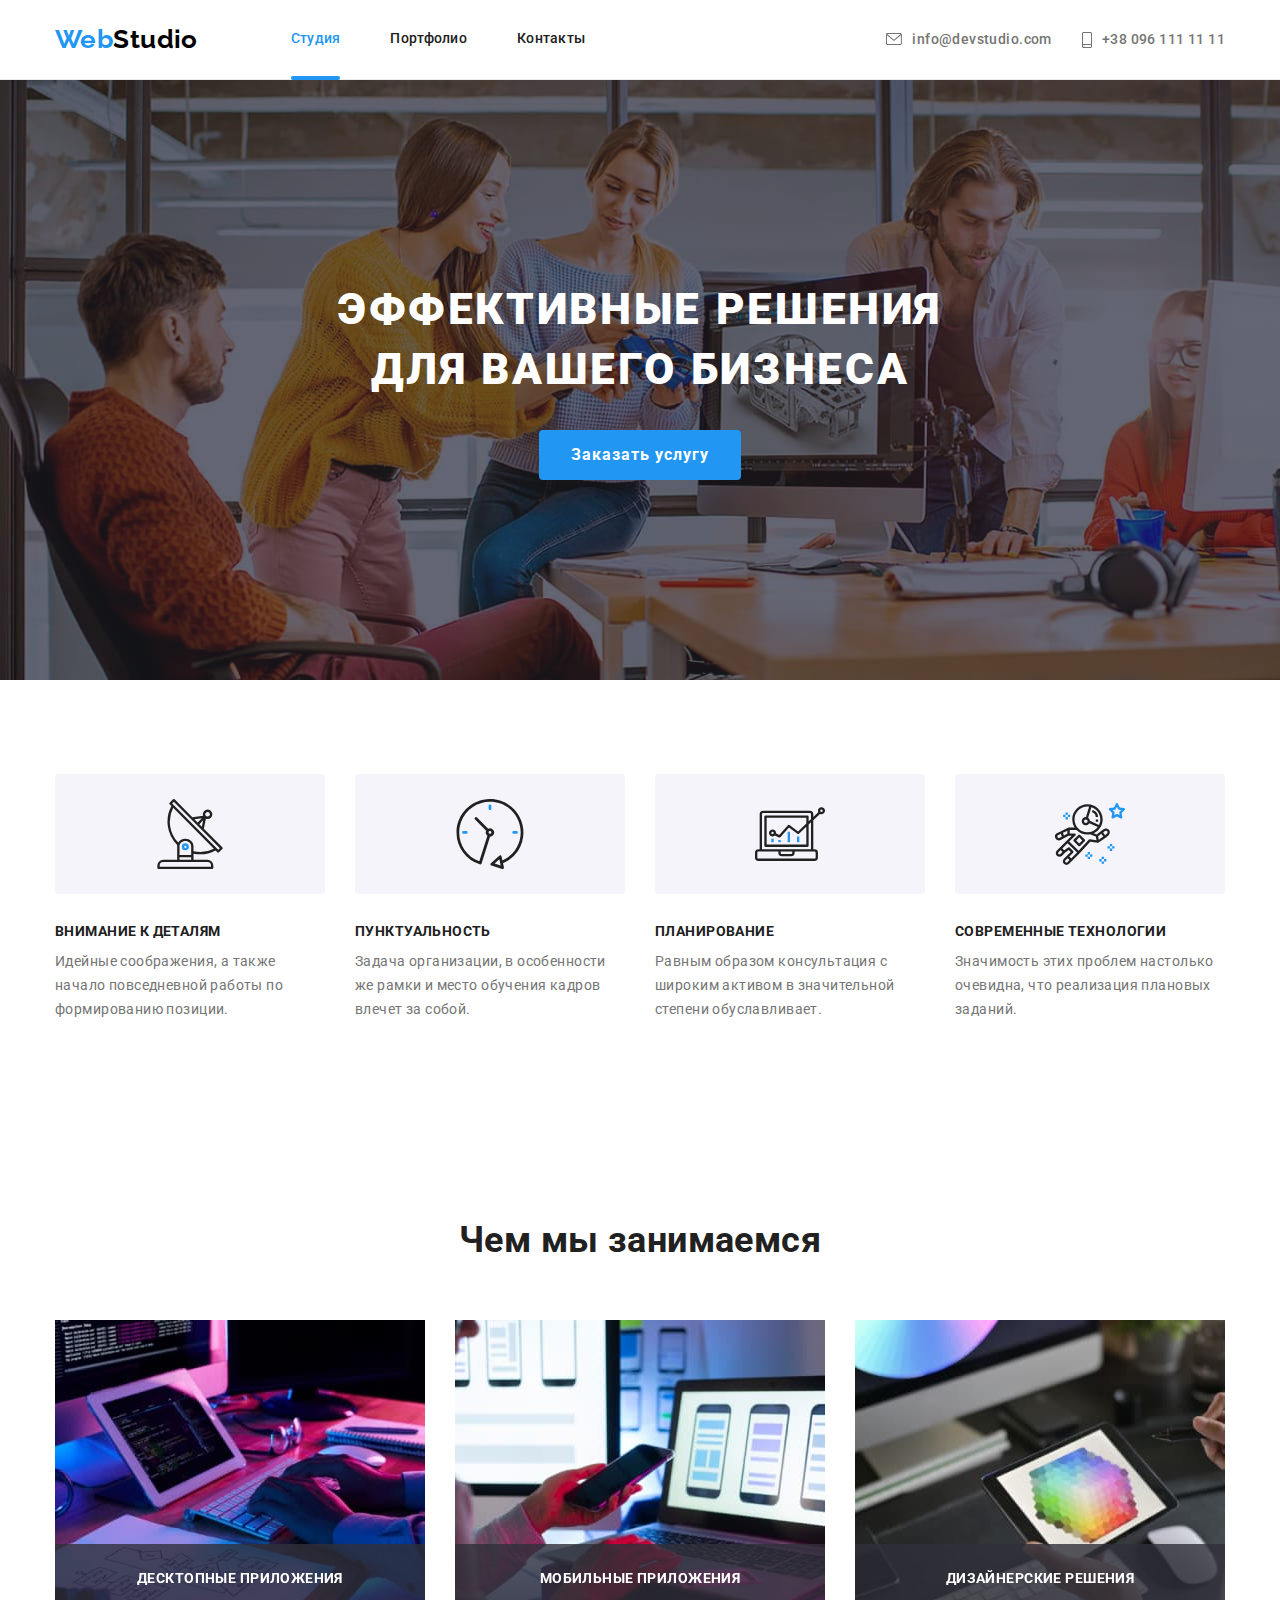
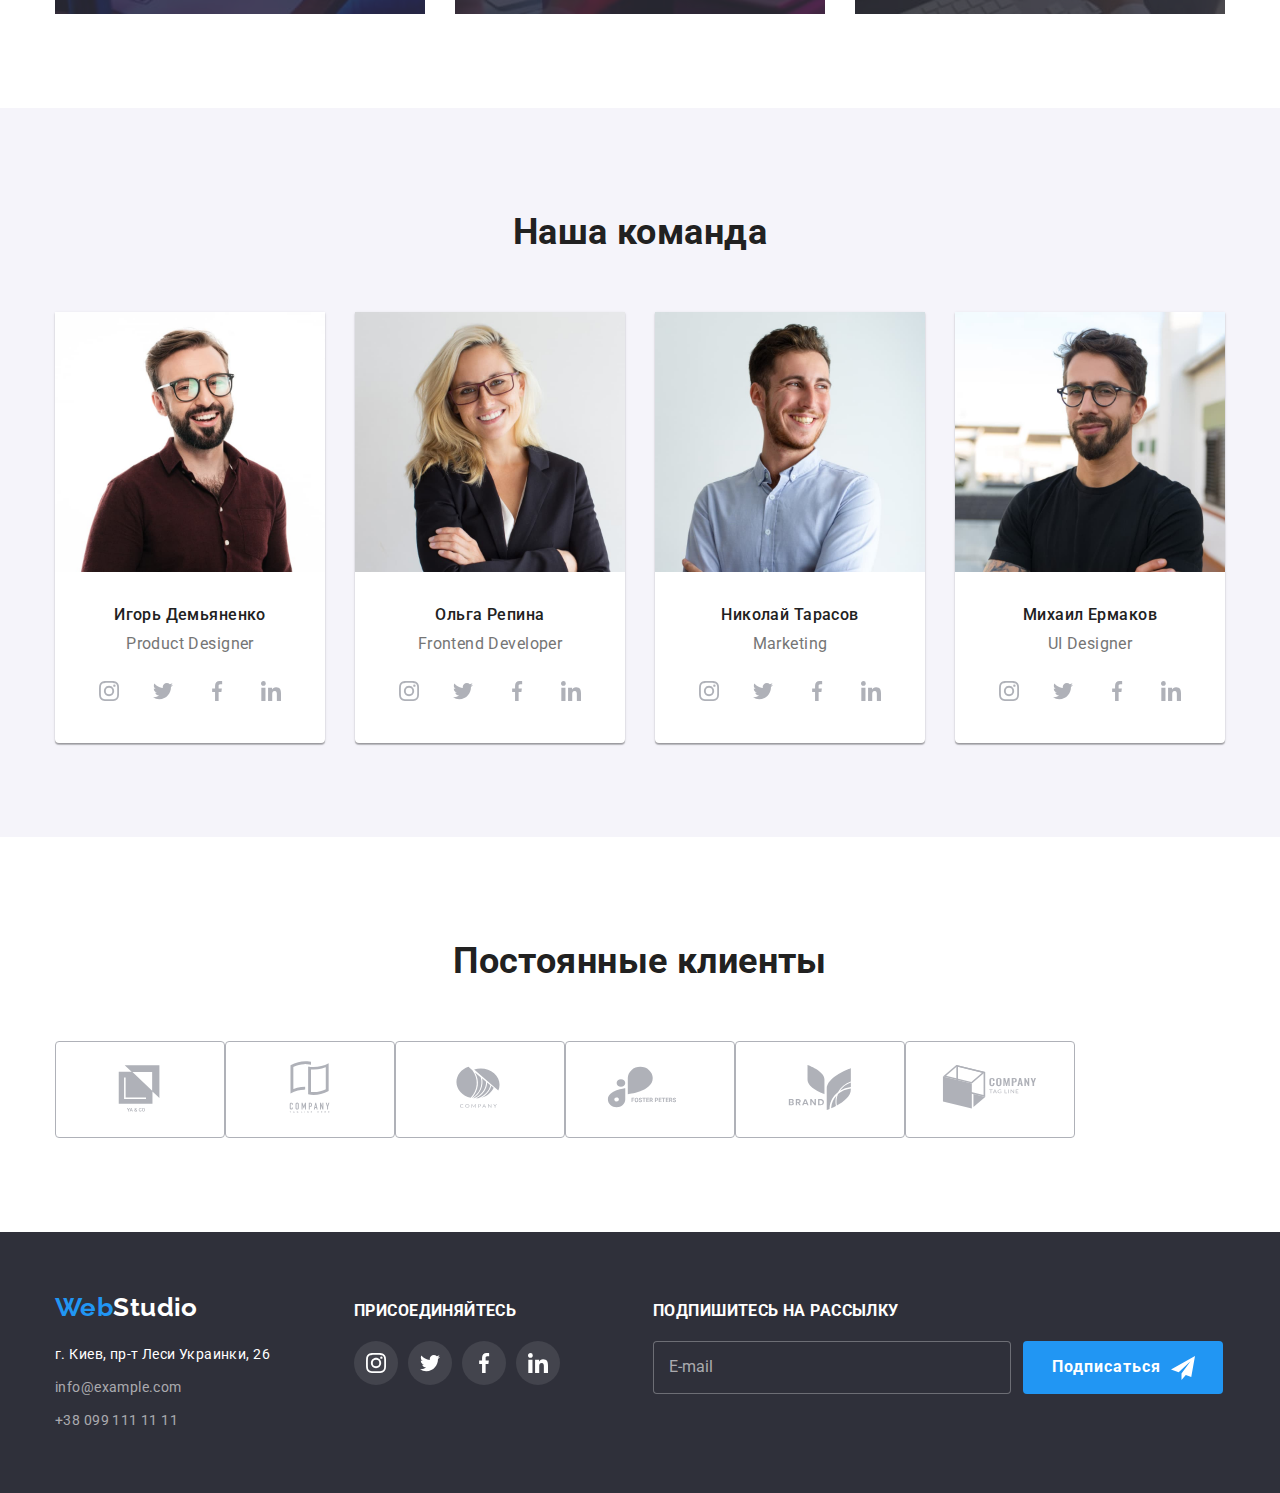
==== commit ad0a3f70: "hw7" ====
--- a/index.html
+++ b/index.html
@@ -7,7 +7,7 @@
    <title>Студия</title>
    <link href="https://fonts.googleapis.com/css2?family=Raleway:wght@700&family=Roboto:wght@400;500;700;900&display=swap" rel="stylesheet">
    <link rel="stylesheet" href="https://cdnjs.cloudflare.com/ajax/libs/modern-normalize/1.1.0/modern-normalize.min.css">
-   <link rel="stylesheet" href="./css/style.css">
+   <link rel="stylesheet" href="./css/main.min.css">
 </head>
 <body>
    <header class="page-header">
@@ -77,7 +77,7 @@
                            <textarea class="form-field__textarea" name="comment" id="comment" placeholder="Введите текст"></textarea>                       
                         </div>
                         <label class=label >
-                           <input class="label__checkbox" type="checkbox">
+                           <input class="label__checkbox visually-hidden" type="checkbox">
                            <span class="label__icon-check"></span><p>Соглашаюсь с рассылкой и принимаю</p> <a href="" class="label__link">Условия договора</a>
                         </label>  
                      <button class="btn btn-submit" type="submit">Отправить</button>        
@@ -130,7 +130,7 @@
       </section>
       <section class="section">
          <div class="container">
-            <h2 class="section-title">Чем мы занимаемся</h2>
+            <h2 class="section__title">Чем мы занимаемся</h2>
             <ul class="images">
                <li class="images__item"> 
                      <img class="images__img" src="./images/box1.jpg" alt="box1" width="370">
@@ -155,7 +155,7 @@
       </section>
       <section class="section section-team">
          <div class="container">
-            <h2 class="section-title">Наша команда</h2>
+            <h2 class="section__title">Наша команда</h2>
             <ul class="team">
                <li class="team__item">
                   <div class="team-member">
@@ -318,7 +318,7 @@
       </section>
       <section class="section">
          <div class="container">
-            <h2 class="section-title">Постоянные клиенты</h2>
+            <h2 class="section__title">Постоянные клиенты</h2>
             <ul class="clients">
                <li class="clients__item">
                   <div class="client">
--- a/css/main.min.css
+++ b/css/main.min.css
@@ -0,0 +1,2 @@
+body{font-family:Roboto, sans-serif;color:#212121;background-color:#fff;letter-spacing:0.03em;font-size:14px}h1,h2,h3,h4,p,ul{margin:0}ul{list-style:none;padding:0}.container{width:1200px;margin:0 auto;padding:0 15px}.section{padding:94px 0}.section__title{font-size:36px;font-weight:700;line-height:1.67;text-align:center;margin-bottom:50px}.visually-hidden{position:absolute;width:1px;height:1px;margin:-1px;border:0;padding:0;clip:rect(0 0 0 0);overflow:hidden}.page-header{border-bottom:1px solid #ececec;height:80px;display:-webkit-box;display:-ms-flexbox;display:flex}.container-header{display:-webkit-box;display:-ms-flexbox;display:flex;-webkit-box-align:center;-ms-flex-align:center;align-items:center}.site-nav{display:-webkit-box;display:-ms-flexbox;display:flex;-webkit-box-align:center;-ms-flex-align:center;align-items:center;margin-right:auto}.logo{color:#2196f3;font-family:Raleway;font-weight:700;font-size:26px;line-height:1.19;text-align:left;text-decoration:none;display:inline-block;margin-right:93px}.logo__studio{display:inline-block;color:#000}.site-nav__navigation{display:-webkit-box;display:-ms-flexbox;display:flex}.site-nav__item:not(:last-child){margin-right:50px}.site-nav__link{color:#212121;text-decoration:none;display:block;padding-top:32px;padding-bottom:33px;font-weight:500;line-height:1.14;letter-spacing:0.02em;-webkit-transition:color 250ms cubic-bezier(0.4, 0, 0.2, 1);transition:color 250ms cubic-bezier(0.4, 0, 0.2, 1)}.site-nav__link--current{color:#2196f3;position:relative}.site-nav__link--current::after{position:absolute;content:"";left:0;bottom:0;width:100%;height:4px;background:#2196f3;border-radius:2px}.site-nav__link:hover,.site-nav__link:focus{fill:#2196f3;color:#2196f3}.contacts{display:-webkit-box;display:-ms-flexbox;display:flex;-webkit-box-align:center;-ms-flex-align:center;align-items:center}.contacts:not(:last-child){margin-right:50px}.contacts__item{display:-webkit-box;display:-ms-flexbox;display:flex}.contacts__item:not(:last-child){margin-right:30px}.contacts__link{display:-webkit-box;display:-ms-flexbox;display:flex;color:#757575;text-decoration:none;-webkit-box-align:center;-ms-flex-align:center;align-items:center;font-weight:500;line-height:1.14;padding-top:20px;padding-bottom:20px;-webkit-transition:color 250ms cubic-bezier(0.4, 0, 0.2, 1);transition:color 250ms cubic-bezier(0.4, 0, 0.2, 1)}.contacts__icon{margin-right:10px;fill:#757575;-webkit-transition:fill 250ms cubic-bezier(0.4, 0, 0.2, 1);transition:fill 250ms cubic-bezier(0.4, 0, 0.2, 1)}.contacts__link:hover .contacts__icon,.contacts__link:focus .contacts__icon{fill:#2196f3;color:#2196f3}.contacts__link:hover,.contacts__link:focus{color:#2196f3}.hero{background:#2f303a;padding:200px 0;text-align:center;height:600px;max-width:1600px;background-repeat:no-repeat;margin-left:auto;margin-right:auto;background-image:-webkit-gradient(linear, left top, right top, from(rgba(47,48,58,0.4)), to(rgba(47,48,58,0.4))),url(../images/background.css/background\img.jpg);background-image:linear-gradient(to right, rgba(47,48,58,0.4), rgba(47,48,58,0.4)),url(../images/background.css/background\img.jpg)}.hero__title{color:#fff;font-size:44px;font-weight:900;line-height:1.36;letter-spacing:0.06em;text-align:center;margin-bottom:30px}.btn{color:#fff;background:#2196f3;display:-webkit-inline-box;display:-ms-inline-flexbox;display:inline-flex;font-size:16px;line-height:1.88;font-weight:700;letter-spacing:0.06em;cursor:pointer;border-radius:4px;border:0;padding:10px 32px;-webkit-transition:background-color 250ms cubic-bezier(0.4, 0, 0.2, 1),-webkit-box-shadow 250ms cubic-bezier(0.4, 0, 0.2, 1);transition:background-color 250ms cubic-bezier(0.4, 0, 0.2, 1),-webkit-box-shadow 250ms cubic-bezier(0.4, 0, 0.2, 1);transition:background-color 250ms cubic-bezier(0.4, 0, 0.2, 1),box-shadow 250ms cubic-bezier(0.4, 0, 0.2, 1);transition:background-color 250ms cubic-bezier(0.4, 0, 0.2, 1),box-shadow 250ms cubic-bezier(0.4, 0, 0.2, 1),-webkit-box-shadow 250ms cubic-bezier(0.4, 0, 0.2, 1)}.btn:hover,.btn:focus{background-color:#188ce8;-webkit-box-shadow:0px 4px 4px rgba(0,0,0,0.15);box-shadow:0px 4px 4px rgba(0,0,0,0.15)}.features{display:-webkit-box;display:-ms-flexbox;display:flex}.features__item:not(:last-child){margin-right:30px}.features__box{display:-webkit-box;display:-ms-flexbox;display:flex;margin-bottom:30px;background:#f5f4fa;-webkit-box-align:center;-ms-flex-align:center;align-items:center;padding:25px 100px;border-radius:4px}.features__title{font-weight:700;line-height:1.14;font-size:14px;margin-bottom:10px}.features__text{color:#757575;line-height:1.71}.images{display:-webkit-box;display:-ms-flexbox;display:flex;-webkit-box-pack:justify;-ms-flex-pack:justify;justify-content:space-between}.images__item{position:relative;display:-webkit-box;display:-ms-flexbox;display:flex;-webkit-box-pack:center;-ms-flex-pack:center;justify-content:center}.images__title{display:block;bottom:0;padding:27px 0;color:#ffffff;font-size:14px;font-weight:700;line-height:1.14}.images__thumb{position:absolute;bottom:0;width:100%;background-color:rgba(47,48,58,0.8);text-align:center}.section-team{background:#f5f4fa}.team{display:-webkit-box;display:-ms-flexbox;display:flex;-webkit-box-pack:justify;-ms-flex-pack:justify;justify-content:space-between}.team__item{background:#fff;-webkit-box-shadow:0px 1px 3px rgba(0,0,0,0.12),0px 1px 1px rgba(0,0,0,0.14),0px 2px 1px rgba(0,0,0,0.2);box-shadow:0px 1px 3px rgba(0,0,0,0.12),0px 1px 1px rgba(0,0,0,0.14),0px 2px 1px rgba(0,0,0,0.2);border-radius:0px 0px 4px 4px;text-align:center}.team-member__stand{padding:30px 0}.team-member__name{font-size:16px;font-weight:500;line-height:1.19;margin-bottom:10px}.team-member__position{color:#757575;font-size:16px;line-height:1.19;margin-bottom:16px}.social{display:-webkit-box;display:-ms-flexbox;display:flex;-webkit-box-align:center;-ms-flex-align:center;align-items:center;-webkit-box-pack:center;-ms-flex-pack:center;justify-content:center}.social__item:not(:last-child){margin-right:10px}.social__links{display:-webkit-box;display:-ms-flexbox;display:flex;-webkit-box-pack:center;-ms-flex-pack:center;justify-content:center;-webkit-box-align:center;-ms-flex-align:center;align-items:center;cursor:pointer;width:44px;background:#FFFFFF;height:44px;border-radius:50%;border:0;padding:0;-webkit-transition:background-color 250ms cubic-bezier(0.4, 0, 0.2, 1);transition:background-color 250ms cubic-bezier(0.4, 0, 0.2, 1)}.social__links:hover,.social__links:focus{background-color:#2196f3}.social__icon{fill:#AFB1B8;-webkit-transition:fill 250ms cubic-bezier(0.4, 0, 0.2, 1);transition:fill 250ms cubic-bezier(0.4, 0, 0.2, 1)}.social__links:hover .social__icon,.social__links:focus .social__icon{fill:#FFFFFF}.clients{display:-webkit-box;display:-ms-flexbox;display:flex}.clients__item:not(:last-child){margin-right:var 30px}.client__link{display:block;border:1px solid #AFB1B8;border-radius:4px;cursor:pointer;background:#FFFFFF;border-radius:4px;padding:16px 31px;-webkit-transition:border-color 250ms cubic-bezier(0.4, 0, 0.2, 1);transition:border-color 250ms cubic-bezier(0.4, 0, 0.2, 1)}.client__link:hover .client__icon,.client__link:focus .client__icon{fill:#2196f3}.client__link:hover,.client__link:focus{border-color:#2196f3}.client__icon{fill:#AFB1B8;-webkit-transition:fill 250ms cubic-bezier(0.4, 0, 0.2, 1);transition:fill 250ms cubic-bezier(0.4, 0, 0.2, 1)}.client__icon:hover,.client__icon:focus{fill:var(--accent-color)}.modal{position:absolute;top:50%;left:50%;padding:40px;-webkit-transform:translate(-50%, -50%);transform:translate(-50%, -50%);min-height:581px;min-width:528px;border-radius:4px;background:#FFFFFF}.modal__btn-close{position:absolute;display:-webkit-box;display:-ms-flexbox;display:flex;-webkit-box-pack:center;-ms-flex-pack:center;justify-content:center;-webkit-box-align:center;-ms-flex-align:center;align-items:center;width:30px;height:30px;cursor:pointer;top:8px;right:8px;border:1px solid rgba(0,0,0,0.1);background:#FFFFFF;border-radius:50%}.modal__btn-icon{fill:#000000;-webkit-transition:fill 250ms cubic-bezier(0.4, 0, 0.2, 1);transition:fill 250ms cubic-bezier(0.4, 0, 0.2, 1)}.modal__btn-close:hover .modal__btn-icon,.modal__btn-close:hover .modal__btn-icon{fill:var(--accent-color)}.backdrop{position:fixed;top:0;left:0;width:100%;height:100%;background-color:rgba(0,0,0,0.2)}.is-hidden{opacity:0;pointer-events:none}.form :nth-child(5){margin-bottom:20px}.form__title{display:block;font-size:20px;font-weight:700;line-height:1.15;margin-bottom:12px}.form-field{position:relative;margin-bottom:10px}.form-field__label{display:block;text-align:left;margin-bottom:4px;color:#757575;font-size:12px;line-height:1.17;letter-spacing:0.01em}.form-field__input{width:100%;height:40px;padding-left:42px;border:1px solid rgba(33,33,33,0.2);border-radius:4px;-webkit-transition:border-color 250ms cubic-bezier(0.4, 0, 0.2, 1);transition:border-color 250ms cubic-bezier(0.4, 0, 0.2, 1)}.form-field__input:focus+.form-field__icon{fill:#2196f3}.form-field__input:focus,.form-field__textarea:focus{border-color:#2196f3;outline:none}.form-field__icon{position:absolute;top:50%;left:50%;left:12px;fill:#212121;-webkit-transition:fill 250ms cubic-bezier(0.4, 0, 0.2, 1);transition:fill 250ms cubic-bezier(0.4, 0, 0.2, 1)}.form-field__textarea{width:448px;height:120px;resize:none;padding:12px 16px;border:1px solid rgba(33,33,33,0.2);border-radius:4px;margin-bottom:0px;-webkit-transition:border-color 250ms cubic-bezier(0.4, 0, 0.2, 1);transition:border-color 250ms cubic-bezier(0.4, 0, 0.2, 1)}.form-field__textarea::-webkit-input-placeholder,.form-field__input::-webkit-input-placeholder{letter-spacing:0.01em;color:rgba(117,117,117,0.5)}.form-field__textarea:-ms-input-placeholder,.form-field__input:-ms-input-placeholder{letter-spacing:0.01em;color:rgba(117,117,117,0.5)}.form-field__textarea::-ms-input-placeholder,.form-field__input::-ms-input-placeholder{letter-spacing:0.01em;color:rgba(117,117,117,0.5)}.form-field__textarea::placeholder,.form-field__input::placeholder{letter-spacing:0.01em;color:rgba(117,117,117,0.5)}.label{display:-webkit-box;display:-ms-flexbox;display:flex;-webkit-box-align:center;-ms-flex-align:center;align-items:center;-webkit-box-pack:center;-ms-flex-pack:center;justify-content:center;color:#757575;line-height:1.7;margin-bottom:30px}.label__link{color:#2196f3;margin-left:0.5em}.label__icon-check{display:inline-block;height:15px;width:16px;border-radius:4px;margin-right:7px;border:2px solid #212121;background-color:#FFFFFF}.label__checkbox:checked+.label__icon-check{border-color:#2196f3;background-color:#2196f3;background-image:url("../images/icon check (1) (1).svg");background-size:contain;background-origin:border-box}.btn-submit{padding:10px 55px}.filter{display:-webkit-box;display:-ms-flexbox;display:flex;-webkit-box-pack:center;-ms-flex-pack:center;justify-content:center;margin-bottom:50px}.filter__item:not(:last-child){margin-right:8px}.filter-button{cursor:pointer;background:#f5f4fa;font-size:16px;font-weight:500;line-height:1.63;border-radius:4px;border:none;display:inline-block;padding:6px 22px;-webkit-transition:color 250ms cubic-bezier(0.4, 0, 0.2, 1),background 250ms cubic-bezier(0.4, 0, 0.2, 1),-webkit-box-shadow 250ms cubic-bezier(0.4, 0, 0.2, 1);transition:color 250ms cubic-bezier(0.4, 0, 0.2, 1),background 250ms cubic-bezier(0.4, 0, 0.2, 1),-webkit-box-shadow 250ms cubic-bezier(0.4, 0, 0.2, 1);transition:color 250ms cubic-bezier(0.4, 0, 0.2, 1),background 250ms cubic-bezier(0.4, 0, 0.2, 1),box-shadow 250ms cubic-bezier(0.4, 0, 0.2, 1);transition:color 250ms cubic-bezier(0.4, 0, 0.2, 1),background 250ms cubic-bezier(0.4, 0, 0.2, 1),box-shadow 250ms cubic-bezier(0.4, 0, 0.2, 1),-webkit-box-shadow 250ms cubic-bezier(0.4, 0, 0.2, 1)}.filter-button:hover,.filter-button:focus{color:#fff;background:#2196f3;-webkit-box-shadow:0px 3px 1px rgba(0,0,0,0.1),0px 1px 2px rgba(0,0,0,0.08),0px 2px 2px rgba(0,0,0,0.12);box-shadow:0px 3px 1px rgba(0,0,0,0.1),0px 1px 2px rgba(0,0,0,0.08),0px 2px 2px rgba(0,0,0,0.12)}.projects{display:-webkit-box;display:-ms-flexbox;display:flex;-ms-flex-wrap:wrap;flex-wrap:wrap;margin-left:calc(-1 * 30px);margin-top:calc(-1 * 30px)}.projects__item{-ms-flex-preferred-size:calc(100% / 3 - 30px);flex-basis:calc(100% / 3 - 30px);margin-left:30px;margin-top:30px}.project__link{text-decoration:none;color:#212121;display:block;-webkit-transition:-webkit-box-shadow 250ms cubic-bezier(0.4, 0, 0.2, 1);transition:-webkit-box-shadow 250ms cubic-bezier(0.4, 0, 0.2, 1);transition:box-shadow 250ms cubic-bezier(0.4, 0, 0.2, 1);transition:box-shadow 250ms cubic-bezier(0.4, 0, 0.2, 1), -webkit-box-shadow 250ms cubic-bezier(0.4, 0, 0.2, 1)}.project__thumb{position:relative;overflow:hidden}.project__overlay-discription{position:absolute;height:100%;width:100%;top:0;left:0;font-size:18px;line-height:1.56;padding:63px 24px;background:rgba(33,150,243,0.9);color:#ffffff;-webkit-transform:translateY(101%);transform:translateY(101%);-webkit-transition:-webkit-transform 250ms cubic-bezier(0.4, 0, 0.2, 1);transition:-webkit-transform 250ms cubic-bezier(0.4, 0, 0.2, 1);transition:transform 250ms cubic-bezier(0.4, 0, 0.2, 1);transition:transform 250ms cubic-bezier(0.4, 0, 0.2, 1), -webkit-transform 250ms cubic-bezier(0.4, 0, 0.2, 1);overflow:hidden}.project__discription{display:block}.project__link:hover .project__overlay-discription,.project__link:focus .project__overlay-discription{-webkit-transform:translateY(0);transform:translateY(0);opacity:1}.project__link:hover,.project__link:focus{-webkit-box-shadow:0px 1px 1px rgba(0,0,0,0.12),0px 4px 4px rgba(0,0,0,0.06),1px 4px 6px rgba(0,0,0,0.16);box-shadow:0px 1px 1px rgba(0,0,0,0.12),0px 4px 4px rgba(0,0,0,0.06),1px 4px 6px rgba(0,0,0,0.16)}.project__title{font-size:18px;font-weight:700;line-height:2;letter-spacing:0.06em;margin-bottom:4px}.project__text{color:#757575;font-size:16px;line-height:1.88}.project__box{padding:20px 24px;border-left:1px solid #EEEEEE;border-right:1px solid #EEEEEE;border-bottom:1px solid #EEEEEE}.footer{background:#2f303a;padding:60px 0}.container-footer{display:-webkit-box;display:-ms-flexbox;display:flex;-webkit-box-align:baseline;-ms-flex-align:baseline;align-items:baseline}.logo--footer{margin-bottom:20px;margin-right:0}.logo__studio--footer{color:#fff}.address-footer{color:#fff;line-height:1.71;padding-right:1em;font-style:normal}.address__link{color:rgba(255,255,255,0.6);text-decoration:none;display:block}.address__item:not(:last-child){margin-bottom:9px}.social-box{margin-left:70px}.social-box__title{display:inline-block;font-weight:700;line-height:1.14;color:#ffffff;margin-bottom:20px}.subscribe-box{margin-left:93px}.subscribe-box__title{display:inline-block;font-weight:700;line-height:1.14;color:#ffffff;margin-bottom:20px}.form-footer{display:-webkit-box;display:-ms-flexbox;display:flex}.form-footer__input{margin-right:12px;padding:15px 15px 16px;background-color:#2f303a;border:1px solid rgba(255,255,255,0.3);border-radius:4px;width:358px;color:rgba(255,255,255,0.6);font-size:16px;line-height:1.25;-webkit-transition:-webkit-filter 250ms cubic-bezier(0.4, 0, 0.2, 1);transition:-webkit-filter 250ms cubic-bezier(0.4, 0, 0.2, 1);transition:filter 250ms cubic-bezier(0.4, 0, 0.2, 1);transition:filter 250ms cubic-bezier(0.4, 0, 0.2, 1), -webkit-filter 250ms cubic-bezier(0.4, 0, 0.2, 1)}.form-footer__input::-webkit-input-placeholder{color:rgba(255,255,255,0.6)}.form-footer__input:-ms-input-placeholder{color:rgba(255,255,255,0.6)}.form-footer__input::-ms-input-placeholder{color:rgba(255,255,255,0.6)}.form-footer__input::placeholder{color:rgba(255,255,255,0.6)}.form-footer__input:hover,.form-footer__input:focus{-webkit-filter:drop-shadow(0px 4px 4px rgba(0,0,0,0.15));filter:drop-shadow(0px 4px 4px rgba(0,0,0,0.15))}.btn--footer{padding:10px 28px 10px 29px;-webkit-box-align:center;-ms-flex-align:center;align-items:center}.btn__icon{fill:#FFFFFF;margin-left:10px}.social__links--footer{background:#43444D}.links__icon--footer{fill:#FFFFFF}
+/*# sourceMappingURL=main.min.css.map */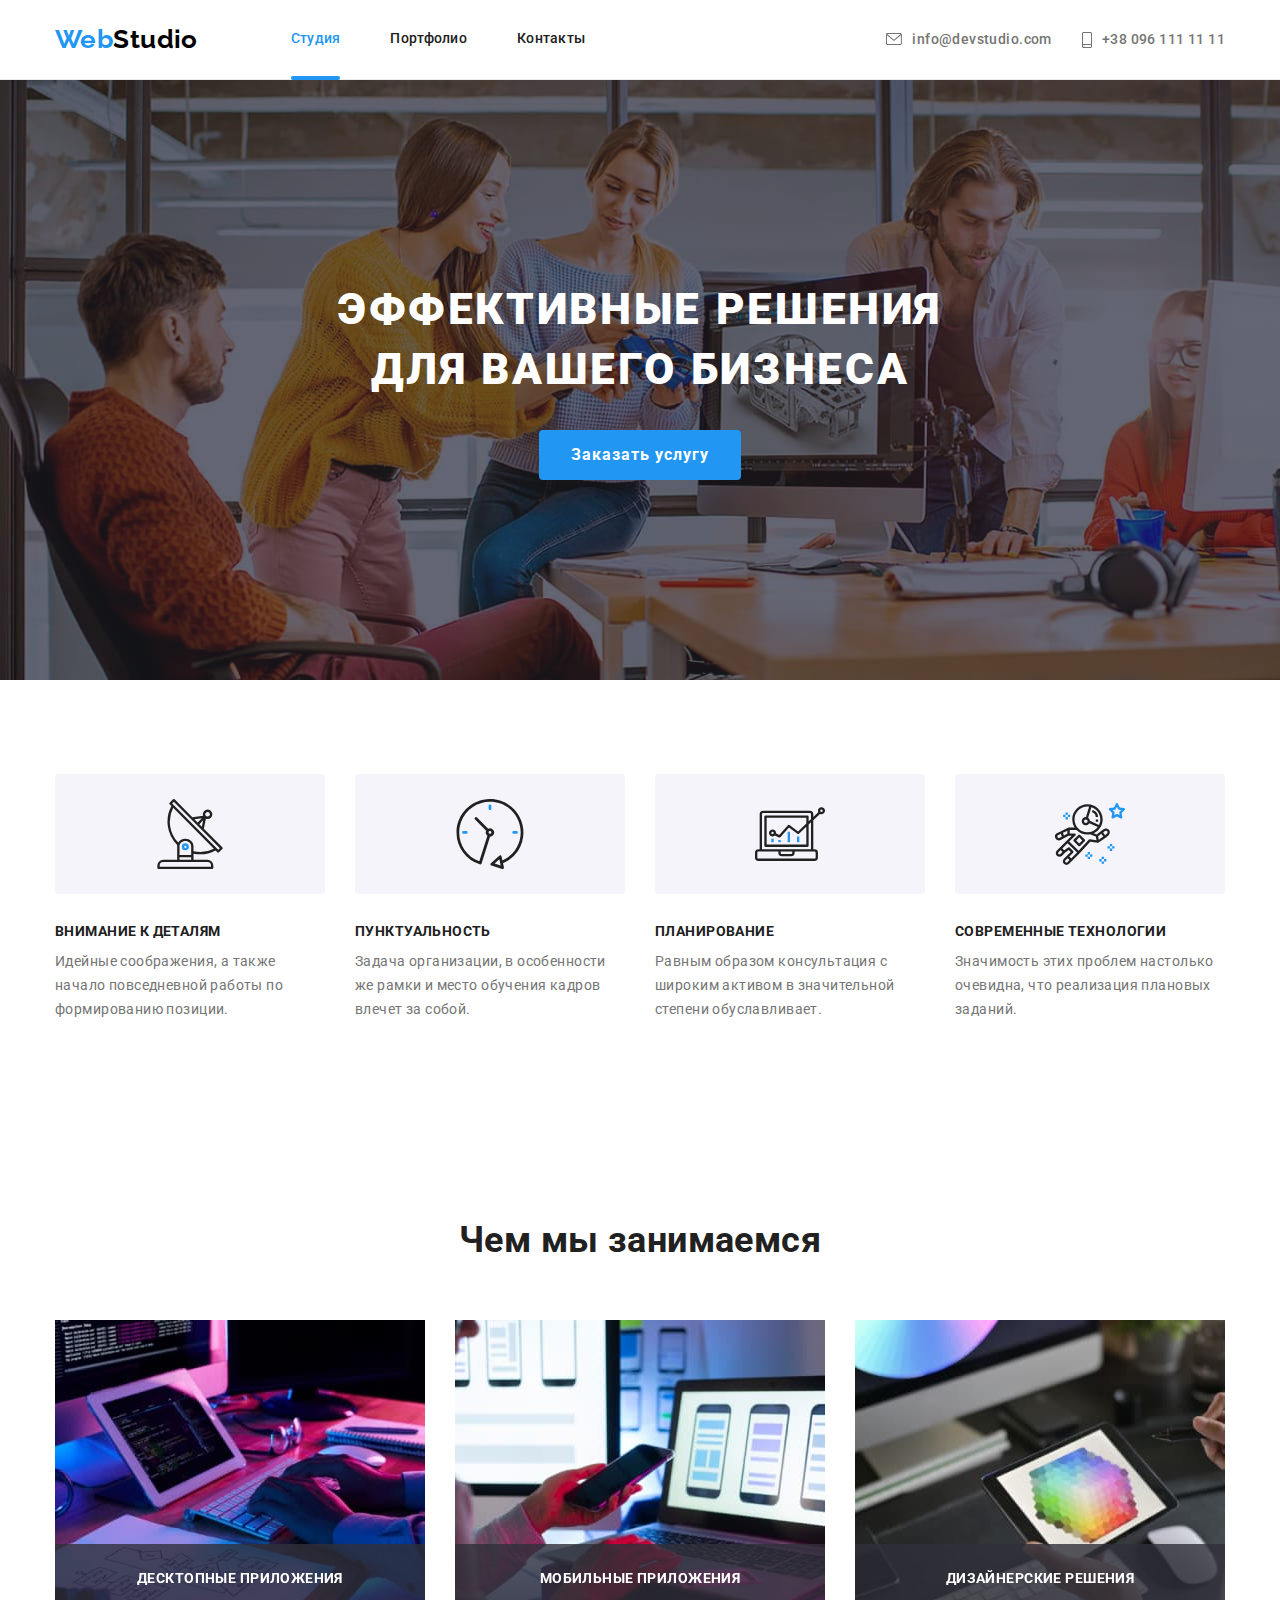
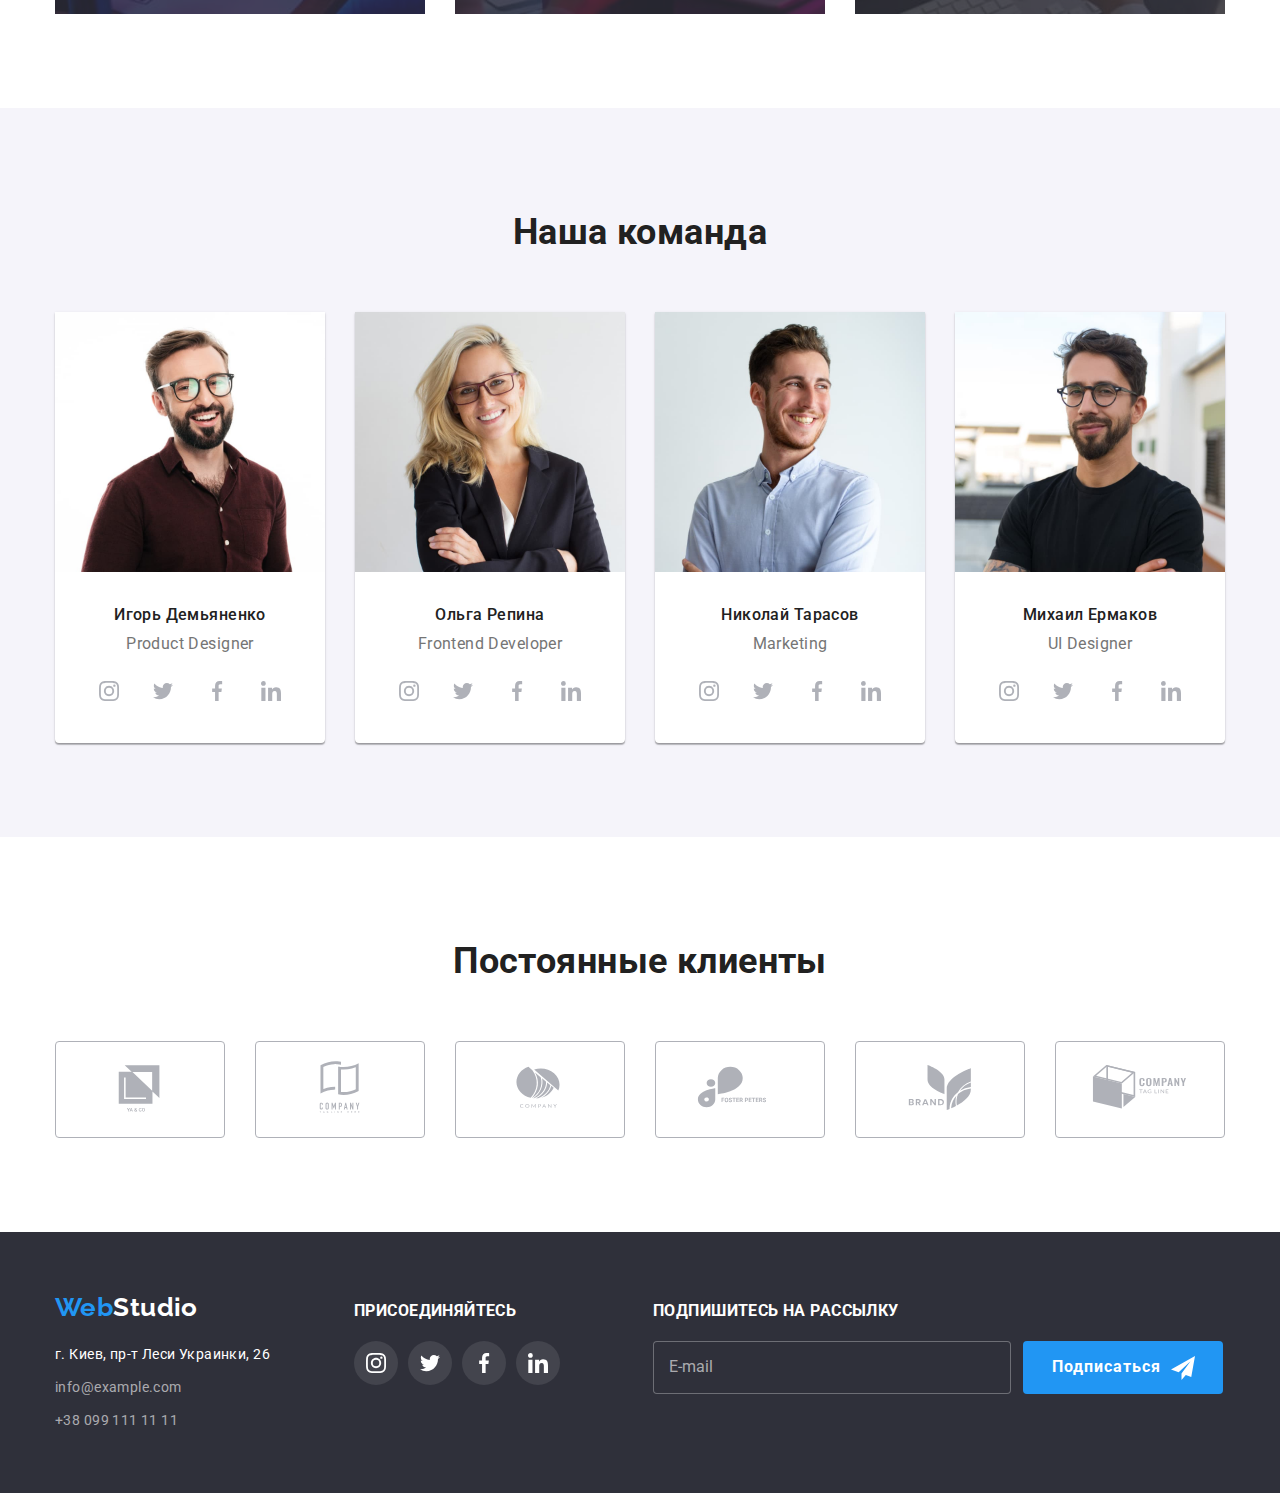
==== commit 3e06ca91: "hw7" ====
--- a/index.html
+++ b/index.html
@@ -438,4 +438,6 @@
    </footer>
    <script src="./js/modal.js"></script>
 </body>
+
+
 </html>--- a/css/main.min.css
+++ b/css/main.min.css
@@ -1,2 +1,2 @@
-body{font-family:Roboto, sans-serif;color:#212121;background-color:#fff;letter-spacing:0.03em;font-size:14px}h1,h2,h3,h4,p,ul{margin:0}ul{list-style:none;padding:0}.container{width:1200px;margin:0 auto;padding:0 15px}.section{padding:94px 0}.section__title{font-size:36px;font-weight:700;line-height:1.67;text-align:center;margin-bottom:50px}.visually-hidden{position:absolute;width:1px;height:1px;margin:-1px;border:0;padding:0;clip:rect(0 0 0 0);overflow:hidden}.page-header{border-bottom:1px solid #ececec;height:80px;display:-webkit-box;display:-ms-flexbox;display:flex}.container-header{display:-webkit-box;display:-ms-flexbox;display:flex;-webkit-box-align:center;-ms-flex-align:center;align-items:center}.site-nav{display:-webkit-box;display:-ms-flexbox;display:flex;-webkit-box-align:center;-ms-flex-align:center;align-items:center;margin-right:auto}.logo{color:#2196f3;font-family:Raleway;font-weight:700;font-size:26px;line-height:1.19;text-align:left;text-decoration:none;display:inline-block;margin-right:93px}.logo__studio{display:inline-block;color:#000}.site-nav__navigation{display:-webkit-box;display:-ms-flexbox;display:flex}.site-nav__item:not(:last-child){margin-right:50px}.site-nav__link{color:#212121;text-decoration:none;display:block;padding-top:32px;padding-bottom:33px;font-weight:500;line-height:1.14;letter-spacing:0.02em;-webkit-transition:color 250ms cubic-bezier(0.4, 0, 0.2, 1);transition:color 250ms cubic-bezier(0.4, 0, 0.2, 1)}.site-nav__link--current{color:#2196f3;position:relative}.site-nav__link--current::after{position:absolute;content:"";left:0;bottom:0;width:100%;height:4px;background:#2196f3;border-radius:2px}.site-nav__link:hover,.site-nav__link:focus{fill:#2196f3;color:#2196f3}.contacts{display:-webkit-box;display:-ms-flexbox;display:flex;-webkit-box-align:center;-ms-flex-align:center;align-items:center}.contacts:not(:last-child){margin-right:50px}.contacts__item{display:-webkit-box;display:-ms-flexbox;display:flex}.contacts__item:not(:last-child){margin-right:30px}.contacts__link{display:-webkit-box;display:-ms-flexbox;display:flex;color:#757575;text-decoration:none;-webkit-box-align:center;-ms-flex-align:center;align-items:center;font-weight:500;line-height:1.14;padding-top:20px;padding-bottom:20px;-webkit-transition:color 250ms cubic-bezier(0.4, 0, 0.2, 1);transition:color 250ms cubic-bezier(0.4, 0, 0.2, 1)}.contacts__icon{margin-right:10px;fill:#757575;-webkit-transition:fill 250ms cubic-bezier(0.4, 0, 0.2, 1);transition:fill 250ms cubic-bezier(0.4, 0, 0.2, 1)}.contacts__link:hover .contacts__icon,.contacts__link:focus .contacts__icon{fill:#2196f3;color:#2196f3}.contacts__link:hover,.contacts__link:focus{color:#2196f3}.hero{background:#2f303a;padding:200px 0;text-align:center;height:600px;max-width:1600px;background-repeat:no-repeat;margin-left:auto;margin-right:auto;background-image:-webkit-gradient(linear, left top, right top, from(rgba(47,48,58,0.4)), to(rgba(47,48,58,0.4))),url(../images/background.css/background\img.jpg);background-image:linear-gradient(to right, rgba(47,48,58,0.4), rgba(47,48,58,0.4)),url(../images/background.css/background\img.jpg)}.hero__title{color:#fff;font-size:44px;font-weight:900;line-height:1.36;letter-spacing:0.06em;text-align:center;margin-bottom:30px}.btn{color:#fff;background:#2196f3;display:-webkit-inline-box;display:-ms-inline-flexbox;display:inline-flex;font-size:16px;line-height:1.88;font-weight:700;letter-spacing:0.06em;cursor:pointer;border-radius:4px;border:0;padding:10px 32px;-webkit-transition:background-color 250ms cubic-bezier(0.4, 0, 0.2, 1),-webkit-box-shadow 250ms cubic-bezier(0.4, 0, 0.2, 1);transition:background-color 250ms cubic-bezier(0.4, 0, 0.2, 1),-webkit-box-shadow 250ms cubic-bezier(0.4, 0, 0.2, 1);transition:background-color 250ms cubic-bezier(0.4, 0, 0.2, 1),box-shadow 250ms cubic-bezier(0.4, 0, 0.2, 1);transition:background-color 250ms cubic-bezier(0.4, 0, 0.2, 1),box-shadow 250ms cubic-bezier(0.4, 0, 0.2, 1),-webkit-box-shadow 250ms cubic-bezier(0.4, 0, 0.2, 1)}.btn:hover,.btn:focus{background-color:#188ce8;-webkit-box-shadow:0px 4px 4px rgba(0,0,0,0.15);box-shadow:0px 4px 4px rgba(0,0,0,0.15)}.features{display:-webkit-box;display:-ms-flexbox;display:flex}.features__item:not(:last-child){margin-right:30px}.features__box{display:-webkit-box;display:-ms-flexbox;display:flex;margin-bottom:30px;background:#f5f4fa;-webkit-box-align:center;-ms-flex-align:center;align-items:center;padding:25px 100px;border-radius:4px}.features__title{font-weight:700;line-height:1.14;font-size:14px;margin-bottom:10px}.features__text{color:#757575;line-height:1.71}.images{display:-webkit-box;display:-ms-flexbox;display:flex;-webkit-box-pack:justify;-ms-flex-pack:justify;justify-content:space-between}.images__item{position:relative;display:-webkit-box;display:-ms-flexbox;display:flex;-webkit-box-pack:center;-ms-flex-pack:center;justify-content:center}.images__title{display:block;bottom:0;padding:27px 0;color:#ffffff;font-size:14px;font-weight:700;line-height:1.14}.images__thumb{position:absolute;bottom:0;width:100%;background-color:rgba(47,48,58,0.8);text-align:center}.section-team{background:#f5f4fa}.team{display:-webkit-box;display:-ms-flexbox;display:flex;-webkit-box-pack:justify;-ms-flex-pack:justify;justify-content:space-between}.team__item{background:#fff;-webkit-box-shadow:0px 1px 3px rgba(0,0,0,0.12),0px 1px 1px rgba(0,0,0,0.14),0px 2px 1px rgba(0,0,0,0.2);box-shadow:0px 1px 3px rgba(0,0,0,0.12),0px 1px 1px rgba(0,0,0,0.14),0px 2px 1px rgba(0,0,0,0.2);border-radius:0px 0px 4px 4px;text-align:center}.team-member__stand{padding:30px 0}.team-member__name{font-size:16px;font-weight:500;line-height:1.19;margin-bottom:10px}.team-member__position{color:#757575;font-size:16px;line-height:1.19;margin-bottom:16px}.social{display:-webkit-box;display:-ms-flexbox;display:flex;-webkit-box-align:center;-ms-flex-align:center;align-items:center;-webkit-box-pack:center;-ms-flex-pack:center;justify-content:center}.social__item:not(:last-child){margin-right:10px}.social__links{display:-webkit-box;display:-ms-flexbox;display:flex;-webkit-box-pack:center;-ms-flex-pack:center;justify-content:center;-webkit-box-align:center;-ms-flex-align:center;align-items:center;cursor:pointer;width:44px;background:#FFFFFF;height:44px;border-radius:50%;border:0;padding:0;-webkit-transition:background-color 250ms cubic-bezier(0.4, 0, 0.2, 1);transition:background-color 250ms cubic-bezier(0.4, 0, 0.2, 1)}.social__links:hover,.social__links:focus{background-color:#2196f3}.social__icon{fill:#AFB1B8;-webkit-transition:fill 250ms cubic-bezier(0.4, 0, 0.2, 1);transition:fill 250ms cubic-bezier(0.4, 0, 0.2, 1)}.social__links:hover .social__icon,.social__links:focus .social__icon{fill:#FFFFFF}.clients{display:-webkit-box;display:-ms-flexbox;display:flex}.clients__item:not(:last-child){margin-right:var 30px}.client__link{display:block;border:1px solid #AFB1B8;border-radius:4px;cursor:pointer;background:#FFFFFF;border-radius:4px;padding:16px 31px;-webkit-transition:border-color 250ms cubic-bezier(0.4, 0, 0.2, 1);transition:border-color 250ms cubic-bezier(0.4, 0, 0.2, 1)}.client__link:hover .client__icon,.client__link:focus .client__icon{fill:#2196f3}.client__link:hover,.client__link:focus{border-color:#2196f3}.client__icon{fill:#AFB1B8;-webkit-transition:fill 250ms cubic-bezier(0.4, 0, 0.2, 1);transition:fill 250ms cubic-bezier(0.4, 0, 0.2, 1)}.client__icon:hover,.client__icon:focus{fill:var(--accent-color)}.modal{position:absolute;top:50%;left:50%;padding:40px;-webkit-transform:translate(-50%, -50%);transform:translate(-50%, -50%);min-height:581px;min-width:528px;border-radius:4px;background:#FFFFFF}.modal__btn-close{position:absolute;display:-webkit-box;display:-ms-flexbox;display:flex;-webkit-box-pack:center;-ms-flex-pack:center;justify-content:center;-webkit-box-align:center;-ms-flex-align:center;align-items:center;width:30px;height:30px;cursor:pointer;top:8px;right:8px;border:1px solid rgba(0,0,0,0.1);background:#FFFFFF;border-radius:50%}.modal__btn-icon{fill:#000000;-webkit-transition:fill 250ms cubic-bezier(0.4, 0, 0.2, 1);transition:fill 250ms cubic-bezier(0.4, 0, 0.2, 1)}.modal__btn-close:hover .modal__btn-icon,.modal__btn-close:hover .modal__btn-icon{fill:var(--accent-color)}.backdrop{position:fixed;top:0;left:0;width:100%;height:100%;background-color:rgba(0,0,0,0.2)}.is-hidden{opacity:0;pointer-events:none}.form :nth-child(5){margin-bottom:20px}.form__title{display:block;font-size:20px;font-weight:700;line-height:1.15;margin-bottom:12px}.form-field{position:relative;margin-bottom:10px}.form-field__label{display:block;text-align:left;margin-bottom:4px;color:#757575;font-size:12px;line-height:1.17;letter-spacing:0.01em}.form-field__input{width:100%;height:40px;padding-left:42px;border:1px solid rgba(33,33,33,0.2);border-radius:4px;-webkit-transition:border-color 250ms cubic-bezier(0.4, 0, 0.2, 1);transition:border-color 250ms cubic-bezier(0.4, 0, 0.2, 1)}.form-field__input:focus+.form-field__icon{fill:#2196f3}.form-field__input:focus,.form-field__textarea:focus{border-color:#2196f3;outline:none}.form-field__icon{position:absolute;top:50%;left:50%;left:12px;fill:#212121;-webkit-transition:fill 250ms cubic-bezier(0.4, 0, 0.2, 1);transition:fill 250ms cubic-bezier(0.4, 0, 0.2, 1)}.form-field__textarea{width:448px;height:120px;resize:none;padding:12px 16px;border:1px solid rgba(33,33,33,0.2);border-radius:4px;margin-bottom:0px;-webkit-transition:border-color 250ms cubic-bezier(0.4, 0, 0.2, 1);transition:border-color 250ms cubic-bezier(0.4, 0, 0.2, 1)}.form-field__textarea::-webkit-input-placeholder,.form-field__input::-webkit-input-placeholder{letter-spacing:0.01em;color:rgba(117,117,117,0.5)}.form-field__textarea:-ms-input-placeholder,.form-field__input:-ms-input-placeholder{letter-spacing:0.01em;color:rgba(117,117,117,0.5)}.form-field__textarea::-ms-input-placeholder,.form-field__input::-ms-input-placeholder{letter-spacing:0.01em;color:rgba(117,117,117,0.5)}.form-field__textarea::placeholder,.form-field__input::placeholder{letter-spacing:0.01em;color:rgba(117,117,117,0.5)}.label{display:-webkit-box;display:-ms-flexbox;display:flex;-webkit-box-align:center;-ms-flex-align:center;align-items:center;-webkit-box-pack:center;-ms-flex-pack:center;justify-content:center;color:#757575;line-height:1.7;margin-bottom:30px}.label__link{color:#2196f3;margin-left:0.5em}.label__icon-check{display:inline-block;height:15px;width:16px;border-radius:4px;margin-right:7px;border:2px solid #212121;background-color:#FFFFFF}.label__checkbox:checked+.label__icon-check{border-color:#2196f3;background-color:#2196f3;background-image:url("../images/icon check (1) (1).svg");background-size:contain;background-origin:border-box}.btn-submit{padding:10px 55px}.filter{display:-webkit-box;display:-ms-flexbox;display:flex;-webkit-box-pack:center;-ms-flex-pack:center;justify-content:center;margin-bottom:50px}.filter__item:not(:last-child){margin-right:8px}.filter-button{cursor:pointer;background:#f5f4fa;font-size:16px;font-weight:500;line-height:1.63;border-radius:4px;border:none;display:inline-block;padding:6px 22px;-webkit-transition:color 250ms cubic-bezier(0.4, 0, 0.2, 1),background 250ms cubic-bezier(0.4, 0, 0.2, 1),-webkit-box-shadow 250ms cubic-bezier(0.4, 0, 0.2, 1);transition:color 250ms cubic-bezier(0.4, 0, 0.2, 1),background 250ms cubic-bezier(0.4, 0, 0.2, 1),-webkit-box-shadow 250ms cubic-bezier(0.4, 0, 0.2, 1);transition:color 250ms cubic-bezier(0.4, 0, 0.2, 1),background 250ms cubic-bezier(0.4, 0, 0.2, 1),box-shadow 250ms cubic-bezier(0.4, 0, 0.2, 1);transition:color 250ms cubic-bezier(0.4, 0, 0.2, 1),background 250ms cubic-bezier(0.4, 0, 0.2, 1),box-shadow 250ms cubic-bezier(0.4, 0, 0.2, 1),-webkit-box-shadow 250ms cubic-bezier(0.4, 0, 0.2, 1)}.filter-button:hover,.filter-button:focus{color:#fff;background:#2196f3;-webkit-box-shadow:0px 3px 1px rgba(0,0,0,0.1),0px 1px 2px rgba(0,0,0,0.08),0px 2px 2px rgba(0,0,0,0.12);box-shadow:0px 3px 1px rgba(0,0,0,0.1),0px 1px 2px rgba(0,0,0,0.08),0px 2px 2px rgba(0,0,0,0.12)}.projects{display:-webkit-box;display:-ms-flexbox;display:flex;-ms-flex-wrap:wrap;flex-wrap:wrap;margin-left:calc(-1 * 30px);margin-top:calc(-1 * 30px)}.projects__item{-ms-flex-preferred-size:calc(100% / 3 - 30px);flex-basis:calc(100% / 3 - 30px);margin-left:30px;margin-top:30px}.project__link{text-decoration:none;color:#212121;display:block;-webkit-transition:-webkit-box-shadow 250ms cubic-bezier(0.4, 0, 0.2, 1);transition:-webkit-box-shadow 250ms cubic-bezier(0.4, 0, 0.2, 1);transition:box-shadow 250ms cubic-bezier(0.4, 0, 0.2, 1);transition:box-shadow 250ms cubic-bezier(0.4, 0, 0.2, 1), -webkit-box-shadow 250ms cubic-bezier(0.4, 0, 0.2, 1)}.project__thumb{position:relative;overflow:hidden}.project__overlay-discription{position:absolute;height:100%;width:100%;top:0;left:0;font-size:18px;line-height:1.56;padding:63px 24px;background:rgba(33,150,243,0.9);color:#ffffff;-webkit-transform:translateY(101%);transform:translateY(101%);-webkit-transition:-webkit-transform 250ms cubic-bezier(0.4, 0, 0.2, 1);transition:-webkit-transform 250ms cubic-bezier(0.4, 0, 0.2, 1);transition:transform 250ms cubic-bezier(0.4, 0, 0.2, 1);transition:transform 250ms cubic-bezier(0.4, 0, 0.2, 1), -webkit-transform 250ms cubic-bezier(0.4, 0, 0.2, 1);overflow:hidden}.project__discription{display:block}.project__link:hover .project__overlay-discription,.project__link:focus .project__overlay-discription{-webkit-transform:translateY(0);transform:translateY(0);opacity:1}.project__link:hover,.project__link:focus{-webkit-box-shadow:0px 1px 1px rgba(0,0,0,0.12),0px 4px 4px rgba(0,0,0,0.06),1px 4px 6px rgba(0,0,0,0.16);box-shadow:0px 1px 1px rgba(0,0,0,0.12),0px 4px 4px rgba(0,0,0,0.06),1px 4px 6px rgba(0,0,0,0.16)}.project__title{font-size:18px;font-weight:700;line-height:2;letter-spacing:0.06em;margin-bottom:4px}.project__text{color:#757575;font-size:16px;line-height:1.88}.project__box{padding:20px 24px;border-left:1px solid #EEEEEE;border-right:1px solid #EEEEEE;border-bottom:1px solid #EEEEEE}.footer{background:#2f303a;padding:60px 0}.container-footer{display:-webkit-box;display:-ms-flexbox;display:flex;-webkit-box-align:baseline;-ms-flex-align:baseline;align-items:baseline}.logo--footer{margin-bottom:20px;margin-right:0}.logo__studio--footer{color:#fff}.address-footer{color:#fff;line-height:1.71;padding-right:1em;font-style:normal}.address__link{color:rgba(255,255,255,0.6);text-decoration:none;display:block}.address__item:not(:last-child){margin-bottom:9px}.social-box{margin-left:70px}.social-box__title{display:inline-block;font-weight:700;line-height:1.14;color:#ffffff;margin-bottom:20px}.subscribe-box{margin-left:93px}.subscribe-box__title{display:inline-block;font-weight:700;line-height:1.14;color:#ffffff;margin-bottom:20px}.form-footer{display:-webkit-box;display:-ms-flexbox;display:flex}.form-footer__input{margin-right:12px;padding:15px 15px 16px;background-color:#2f303a;border:1px solid rgba(255,255,255,0.3);border-radius:4px;width:358px;color:rgba(255,255,255,0.6);font-size:16px;line-height:1.25;-webkit-transition:-webkit-filter 250ms cubic-bezier(0.4, 0, 0.2, 1);transition:-webkit-filter 250ms cubic-bezier(0.4, 0, 0.2, 1);transition:filter 250ms cubic-bezier(0.4, 0, 0.2, 1);transition:filter 250ms cubic-bezier(0.4, 0, 0.2, 1), -webkit-filter 250ms cubic-bezier(0.4, 0, 0.2, 1)}.form-footer__input::-webkit-input-placeholder{color:rgba(255,255,255,0.6)}.form-footer__input:-ms-input-placeholder{color:rgba(255,255,255,0.6)}.form-footer__input::-ms-input-placeholder{color:rgba(255,255,255,0.6)}.form-footer__input::placeholder{color:rgba(255,255,255,0.6)}.form-footer__input:hover,.form-footer__input:focus{-webkit-filter:drop-shadow(0px 4px 4px rgba(0,0,0,0.15));filter:drop-shadow(0px 4px 4px rgba(0,0,0,0.15))}.btn--footer{padding:10px 28px 10px 29px;-webkit-box-align:center;-ms-flex-align:center;align-items:center}.btn__icon{fill:#FFFFFF;margin-left:10px}.social__links--footer{background:#43444D}.links__icon--footer{fill:#FFFFFF}
+body{font-family:Roboto, sans-serif;color:#212121;background-color:#fff;letter-spacing:0.03em;font-size:14px}h1,h2,h3,h4,p,ul{margin:0}ul{list-style:none;padding:0}.container{width:1200px;margin:0 auto;padding:0 15px}.section{padding:94px 0}.section__title{font-size:36px;font-weight:700;line-height:1.67;text-align:center;margin-bottom:50px}.visually-hidden{position:absolute;width:1px;height:1px;margin:-1px;border:0;padding:0;clip:rect(0 0 0 0);overflow:hidden}.btn{color:#fff;background:#2196f3;display:-webkit-inline-box;display:-ms-inline-flexbox;display:inline-flex;font-size:16px;line-height:1.88;font-weight:700;letter-spacing:0.06em;cursor:pointer;border-radius:4px;border:0;padding:10px 32px;-webkit-transition:background-color 250ms cubic-bezier(0.4, 0, 0.2, 1),-webkit-box-shadow 250ms cubic-bezier(0.4, 0, 0.2, 1);transition:background-color 250ms cubic-bezier(0.4, 0, 0.2, 1),-webkit-box-shadow 250ms cubic-bezier(0.4, 0, 0.2, 1);transition:background-color 250ms cubic-bezier(0.4, 0, 0.2, 1),box-shadow 250ms cubic-bezier(0.4, 0, 0.2, 1);transition:background-color 250ms cubic-bezier(0.4, 0, 0.2, 1),box-shadow 250ms cubic-bezier(0.4, 0, 0.2, 1),-webkit-box-shadow 250ms cubic-bezier(0.4, 0, 0.2, 1)}.btn:hover,.btn:focus{background-color:#188ce8;-webkit-box-shadow:0px 4px 4px rgba(0,0,0,0.15);box-shadow:0px 4px 4px rgba(0,0,0,0.15)}.social{display:-webkit-box;display:-ms-flexbox;display:flex;-webkit-box-align:center;-ms-flex-align:center;align-items:center;-webkit-box-pack:center;-ms-flex-pack:center;justify-content:center}.social__item:not(:last-child){margin-right:10px}.social__links{display:-webkit-box;display:-ms-flexbox;display:flex;-webkit-box-pack:center;-ms-flex-pack:center;justify-content:center;-webkit-box-align:center;-ms-flex-align:center;align-items:center;cursor:pointer;width:44px;background:#FFFFFF;height:44px;border-radius:50%;border:0;padding:0;-webkit-transition:background-color 250ms cubic-bezier(0.4, 0, 0.2, 1);transition:background-color 250ms cubic-bezier(0.4, 0, 0.2, 1)}.social__links:hover,.social__links:focus{background-color:#2196f3}.social__icon{fill:#AFB1B8;-webkit-transition:fill 250ms cubic-bezier(0.4, 0, 0.2, 1);transition:fill 250ms cubic-bezier(0.4, 0, 0.2, 1)}.social__links:hover .social__icon,.social__links:focus .social__icon{fill:#FFFFFF}.page-header{border-bottom:1px solid #ececec;height:80px;display:-webkit-box;display:-ms-flexbox;display:flex}.container-header{display:-webkit-box;display:-ms-flexbox;display:flex;-webkit-box-align:center;-ms-flex-align:center;align-items:center}.site-nav{display:-webkit-box;display:-ms-flexbox;display:flex;-webkit-box-align:center;-ms-flex-align:center;align-items:center;margin-right:auto}.logo{color:#2196f3;font-family:Raleway;font-weight:700;font-size:26px;line-height:1.19;text-align:left;text-decoration:none;display:inline-block;margin-right:93px}.logo__studio{display:inline-block;color:#000}.site-nav__navigation{display:-webkit-box;display:-ms-flexbox;display:flex}.site-nav__item:not(:last-child){margin-right:50px}.site-nav__link{color:#212121;text-decoration:none;display:block;padding-top:32px;padding-bottom:33px;font-weight:500;line-height:1.14;letter-spacing:0.02em;-webkit-transition:color 250ms cubic-bezier(0.4, 0, 0.2, 1);transition:color 250ms cubic-bezier(0.4, 0, 0.2, 1)}.site-nav__link--current{color:#2196f3;position:relative}.site-nav__link--current::after{position:absolute;content:"";left:0;bottom:0;width:100%;height:4px;background:#2196f3;border-radius:2px}.site-nav__link:hover,.site-nav__link:focus{fill:#2196f3;color:#2196f3}.contacts{display:-webkit-box;display:-ms-flexbox;display:flex;-webkit-box-align:center;-ms-flex-align:center;align-items:center}.contacts:not(:last-child){margin-right:50px}.contacts__item{display:-webkit-box;display:-ms-flexbox;display:flex}.contacts__item:not(:last-child){margin-right:30px}.contacts__link{display:-webkit-box;display:-ms-flexbox;display:flex;color:#757575;text-decoration:none;-webkit-box-align:center;-ms-flex-align:center;align-items:center;font-weight:500;line-height:1.14;padding-top:20px;padding-bottom:20px;-webkit-transition:color 250ms cubic-bezier(0.4, 0, 0.2, 1);transition:color 250ms cubic-bezier(0.4, 0, 0.2, 1)}.contacts__icon{margin-right:10px;fill:#757575;-webkit-transition:fill 250ms cubic-bezier(0.4, 0, 0.2, 1);transition:fill 250ms cubic-bezier(0.4, 0, 0.2, 1)}.contacts__link:hover .contacts__icon,.contacts__link:focus .contacts__icon{fill:#2196f3;color:#2196f3}.contacts__link:hover,.contacts__link:focus{color:#2196f3}.hero{background:#2f303a;padding:200px 0;text-align:center;height:600px;max-width:1600px;background-repeat:no-repeat;margin-left:auto;margin-right:auto;background-image:-webkit-gradient(linear, left top, right top, from(rgba(47,48,58,0.4)), to(rgba(47,48,58,0.4))),url(../images/background.css/background\img.jpg);background-image:linear-gradient(to right, rgba(47,48,58,0.4), rgba(47,48,58,0.4)),url(../images/background.css/background\img.jpg)}.hero__title{color:#fff;font-size:44px;font-weight:900;line-height:1.36;letter-spacing:0.06em;text-align:center;margin-bottom:30px}.features{display:-webkit-box;display:-ms-flexbox;display:flex}.features__item:not(:last-child){margin-right:30px}.features__box{display:-webkit-box;display:-ms-flexbox;display:flex;margin-bottom:30px;background:#f5f4fa;-webkit-box-align:center;-ms-flex-align:center;align-items:center;padding:25px 100px;border-radius:4px}.features__title{font-weight:700;line-height:1.14;font-size:14px;margin-bottom:10px}.features__text{color:#757575;line-height:1.71}.images{display:-webkit-box;display:-ms-flexbox;display:flex;-webkit-box-pack:justify;-ms-flex-pack:justify;justify-content:space-between}.images__item{position:relative;display:-webkit-box;display:-ms-flexbox;display:flex;-webkit-box-pack:center;-ms-flex-pack:center;justify-content:center}.images__title{display:block;bottom:0;padding:27px 0;color:#ffffff;font-size:14px;font-weight:700;line-height:1.14}.images__thumb{position:absolute;bottom:0;width:100%;background-color:rgba(47,48,58,0.8);text-align:center}.section-team{background:#f5f4fa}.team{display:-webkit-box;display:-ms-flexbox;display:flex;-webkit-box-pack:justify;-ms-flex-pack:justify;justify-content:space-between}.team__item{background:#fff;-webkit-box-shadow:0px 1px 3px rgba(0,0,0,0.12),0px 1px 1px rgba(0,0,0,0.14),0px 2px 1px rgba(0,0,0,0.2);box-shadow:0px 1px 3px rgba(0,0,0,0.12),0px 1px 1px rgba(0,0,0,0.14),0px 2px 1px rgba(0,0,0,0.2);border-radius:0px 0px 4px 4px;text-align:center}.team-member__stand{padding:30px 0}.team-member__name{font-size:16px;font-weight:500;line-height:1.19;margin-bottom:10px}.team-member__position{color:#757575;font-size:16px;line-height:1.19;margin-bottom:16px}.clients{display:-webkit-box;display:-ms-flexbox;display:flex}.clients__item:not(:last-child){margin-right:30px}.client__link{display:block;border:1px solid #AFB1B8;border-radius:4px;cursor:pointer;background:#FFFFFF;border-radius:4px;padding:16px 31px;-webkit-transition:border-color 250ms cubic-bezier(0.4, 0, 0.2, 1);transition:border-color 250ms cubic-bezier(0.4, 0, 0.2, 1)}.client__link:hover .client__icon,.client__link:focus .client__icon{fill:#2196f3}.client__link:hover,.client__link:focus{border-color:#2196f3}.client__icon{fill:#AFB1B8;-webkit-transition:fill 250ms cubic-bezier(0.4, 0, 0.2, 1);transition:fill 250ms cubic-bezier(0.4, 0, 0.2, 1)}.client__icon:hover,.client__icon:focus{fill:#2196f3}.modal{position:absolute;top:50%;left:50%;padding:40px;-webkit-transform:translate(-50%, -50%);transform:translate(-50%, -50%);min-height:581px;min-width:528px;border-radius:4px;background:#FFFFFF}.modal__btn-close{position:absolute;display:-webkit-box;display:-ms-flexbox;display:flex;-webkit-box-pack:center;-ms-flex-pack:center;justify-content:center;-webkit-box-align:center;-ms-flex-align:center;align-items:center;width:30px;height:30px;cursor:pointer;top:8px;right:8px;border:1px solid rgba(0,0,0,0.1);background:#FFFFFF;border-radius:50%}.modal__btn-icon{fill:#000000;-webkit-transition:fill 250ms cubic-bezier(0.4, 0, 0.2, 1);transition:fill 250ms cubic-bezier(0.4, 0, 0.2, 1)}.modal__btn-close:hover .modal__btn-icon,.modal__btn-close:hover .modal__btn-icon{fill:#2196f3}.backdrop{position:fixed;top:0;left:0;width:100%;height:100%;background-color:rgba(0,0,0,0.2)}.is-hidden{opacity:0;pointer-events:none}.form :nth-child(5){margin-bottom:20px}.form__title{display:block;font-size:20px;font-weight:700;line-height:1.15;margin-bottom:12px}.form-field{position:relative;margin-bottom:10px}.form-field__label{display:block;text-align:left;margin-bottom:4px;color:#757575;font-size:12px;line-height:1.17;letter-spacing:0.01em}.form-field__input{width:100%;height:40px;padding-left:42px;border:1px solid rgba(33,33,33,0.2);border-radius:4px;-webkit-transition:border-color 250ms cubic-bezier(0.4, 0, 0.2, 1);transition:border-color 250ms cubic-bezier(0.4, 0, 0.2, 1)}.form-field__input:focus+.form-field__icon{fill:#2196f3}.form-field__input:focus,.form-field__textarea:focus{border-color:#2196f3;outline:none}.form-field__icon{position:absolute;top:50%;left:50%;left:12px;fill:#212121;-webkit-transition:fill 250ms cubic-bezier(0.4, 0, 0.2, 1);transition:fill 250ms cubic-bezier(0.4, 0, 0.2, 1)}.form-field__textarea{width:448px;height:120px;resize:none;padding:12px 16px;border:1px solid rgba(33,33,33,0.2);border-radius:4px;margin-bottom:0px;-webkit-transition:border-color 250ms cubic-bezier(0.4, 0, 0.2, 1);transition:border-color 250ms cubic-bezier(0.4, 0, 0.2, 1)}.form-field__textarea::-webkit-input-placeholder,.form-field__input::-webkit-input-placeholder{letter-spacing:0.01em;color:rgba(117,117,117,0.5)}.form-field__textarea:-ms-input-placeholder,.form-field__input:-ms-input-placeholder{letter-spacing:0.01em;color:rgba(117,117,117,0.5)}.form-field__textarea::-ms-input-placeholder,.form-field__input::-ms-input-placeholder{letter-spacing:0.01em;color:rgba(117,117,117,0.5)}.form-field__textarea::placeholder,.form-field__input::placeholder{letter-spacing:0.01em;color:rgba(117,117,117,0.5)}.label{display:-webkit-box;display:-ms-flexbox;display:flex;-webkit-box-align:center;-ms-flex-align:center;align-items:center;-webkit-box-pack:center;-ms-flex-pack:center;justify-content:center;color:#757575;line-height:1.7;margin-bottom:30px}.label__link{color:#2196f3;margin-left:0.5em}.label__icon-check{display:inline-block;height:15px;width:16px;border-radius:4px;margin-right:7px;border:2px solid #212121;background-color:#FFFFFF}.label__checkbox:checked+.label__icon-check{border-color:#2196f3;background-color:#2196f3;background-image:url("../images/icon check (1) (1).svg");background-size:contain;background-origin:border-box}.btn-submit{padding:10px 55px}.filter{display:-webkit-box;display:-ms-flexbox;display:flex;-webkit-box-pack:center;-ms-flex-pack:center;justify-content:center;margin-bottom:50px}.filter__item:not(:last-child){margin-right:8px}.filter-button{cursor:pointer;background:#f5f4fa;font-size:16px;font-weight:500;line-height:1.63;border-radius:4px;border:none;display:inline-block;padding:6px 22px;-webkit-transition:color 250ms cubic-bezier(0.4, 0, 0.2, 1),background 250ms cubic-bezier(0.4, 0, 0.2, 1),-webkit-box-shadow 250ms cubic-bezier(0.4, 0, 0.2, 1);transition:color 250ms cubic-bezier(0.4, 0, 0.2, 1),background 250ms cubic-bezier(0.4, 0, 0.2, 1),-webkit-box-shadow 250ms cubic-bezier(0.4, 0, 0.2, 1);transition:color 250ms cubic-bezier(0.4, 0, 0.2, 1),background 250ms cubic-bezier(0.4, 0, 0.2, 1),box-shadow 250ms cubic-bezier(0.4, 0, 0.2, 1);transition:color 250ms cubic-bezier(0.4, 0, 0.2, 1),background 250ms cubic-bezier(0.4, 0, 0.2, 1),box-shadow 250ms cubic-bezier(0.4, 0, 0.2, 1),-webkit-box-shadow 250ms cubic-bezier(0.4, 0, 0.2, 1)}.filter-button:hover,.filter-button:focus{color:#fff;background:#2196f3;-webkit-box-shadow:0px 3px 1px rgba(0,0,0,0.1),0px 1px 2px rgba(0,0,0,0.08),0px 2px 2px rgba(0,0,0,0.12);box-shadow:0px 3px 1px rgba(0,0,0,0.1),0px 1px 2px rgba(0,0,0,0.08),0px 2px 2px rgba(0,0,0,0.12)}.projects{display:-webkit-box;display:-ms-flexbox;display:flex;-ms-flex-wrap:wrap;flex-wrap:wrap;margin-left:calc(-1 * 30px);margin-top:calc(-1 * 30px)}.projects__item{-ms-flex-preferred-size:calc(100% / 3 - 30px);flex-basis:calc(100% / 3 - 30px);margin-left:30px;margin-top:30px}.project__link{text-decoration:none;color:#212121;display:block;-webkit-transition:-webkit-box-shadow 250ms cubic-bezier(0.4, 0, 0.2, 1);transition:-webkit-box-shadow 250ms cubic-bezier(0.4, 0, 0.2, 1);transition:box-shadow 250ms cubic-bezier(0.4, 0, 0.2, 1);transition:box-shadow 250ms cubic-bezier(0.4, 0, 0.2, 1), -webkit-box-shadow 250ms cubic-bezier(0.4, 0, 0.2, 1)}.project__thumb{position:relative;overflow:hidden}.project__overlay-discription{position:absolute;height:100%;width:100%;top:0;left:0;font-size:18px;line-height:1.56;padding:63px 24px;background:rgba(33,150,243,0.9);color:#ffffff;-webkit-transform:translateY(101%);transform:translateY(101%);-webkit-transition:-webkit-transform 250ms cubic-bezier(0.4, 0, 0.2, 1);transition:-webkit-transform 250ms cubic-bezier(0.4, 0, 0.2, 1);transition:transform 250ms cubic-bezier(0.4, 0, 0.2, 1);transition:transform 250ms cubic-bezier(0.4, 0, 0.2, 1), -webkit-transform 250ms cubic-bezier(0.4, 0, 0.2, 1);overflow:hidden}.project__discription{display:block}.project__link:hover .project__overlay-discription,.project__link:focus .project__overlay-discription{-webkit-transform:translateY(0);transform:translateY(0);opacity:1}.project__link:hover,.project__link:focus{-webkit-box-shadow:0px 1px 1px rgba(0,0,0,0.12),0px 4px 4px rgba(0,0,0,0.06),1px 4px 6px rgba(0,0,0,0.16);box-shadow:0px 1px 1px rgba(0,0,0,0.12),0px 4px 4px rgba(0,0,0,0.06),1px 4px 6px rgba(0,0,0,0.16)}.project__title{font-size:18px;font-weight:700;line-height:2;letter-spacing:0.06em;margin-bottom:4px}.project__text{color:#757575;font-size:16px;line-height:1.88}.project__box{padding:20px 24px;border-left:1px solid #EEEEEE;border-right:1px solid #EEEEEE;border-bottom:1px solid #EEEEEE}.footer{background:#2f303a;padding:60px 0}.container-footer{display:-webkit-box;display:-ms-flexbox;display:flex;-webkit-box-align:baseline;-ms-flex-align:baseline;align-items:baseline}.logo--footer{margin-bottom:20px;margin-right:0}.logo__studio--footer{color:#fff}.address-footer{color:#fff;line-height:1.71;padding-right:1em;font-style:normal}.address__link{color:rgba(255,255,255,0.6);text-decoration:none;display:block}.address__item:not(:last-child){margin-bottom:9px}.social-box{margin-left:70px}.subscribe-box{margin-left:93px}.social-box__title,.subscribe-box__title{display:inline-block;font-weight:700;line-height:1.14;color:#ffffff;margin-bottom:20px}.form-footer{display:-webkit-box;display:-ms-flexbox;display:flex}.form-footer__input{margin-right:12px;padding:15px 15px 16px;background-color:#2f303a;border:1px solid rgba(255,255,255,0.3);border-radius:4px;width:358px;color:rgba(255,255,255,0.6);font-size:16px;line-height:1.25;-webkit-transition:-webkit-filter 250ms cubic-bezier(0.4, 0, 0.2, 1);transition:-webkit-filter 250ms cubic-bezier(0.4, 0, 0.2, 1);transition:filter 250ms cubic-bezier(0.4, 0, 0.2, 1);transition:filter 250ms cubic-bezier(0.4, 0, 0.2, 1), -webkit-filter 250ms cubic-bezier(0.4, 0, 0.2, 1)}.form-footer__input::-webkit-input-placeholder{color:rgba(255,255,255,0.6)}.form-footer__input:-ms-input-placeholder{color:rgba(255,255,255,0.6)}.form-footer__input::-ms-input-placeholder{color:rgba(255,255,255,0.6)}.form-footer__input::placeholder{color:rgba(255,255,255,0.6)}.form-footer__input:hover,.form-footer__input:focus{-webkit-filter:drop-shadow(0px 4px 4px rgba(0,0,0,0.15));filter:drop-shadow(0px 4px 4px rgba(0,0,0,0.15))}.btn--footer{padding:10px 28px 10px 29px;-webkit-box-align:center;-ms-flex-align:center;align-items:center}.btn__icon{fill:#FFFFFF;margin-left:10px}.social__links--footer{background:#43444D}.links__icon--footer{fill:#FFFFFF}
 /*# sourceMappingURL=main.min.css.map */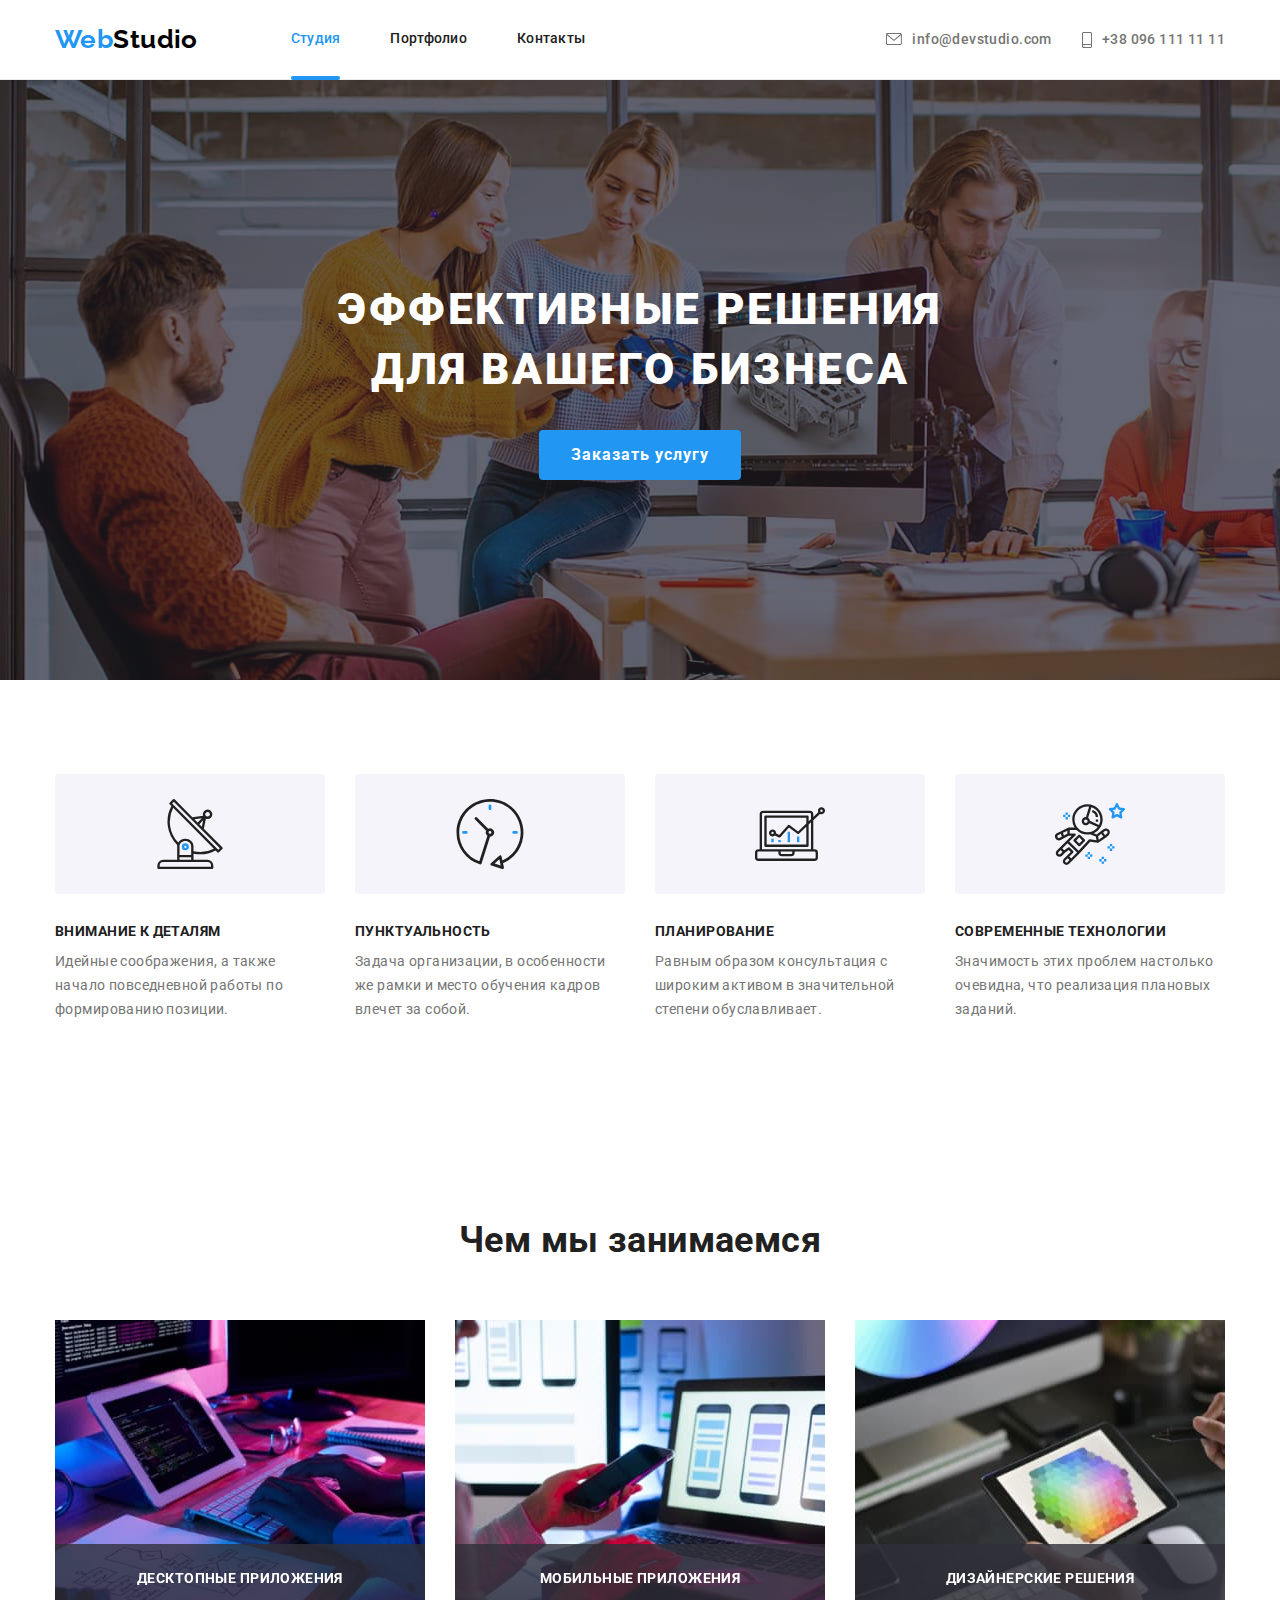
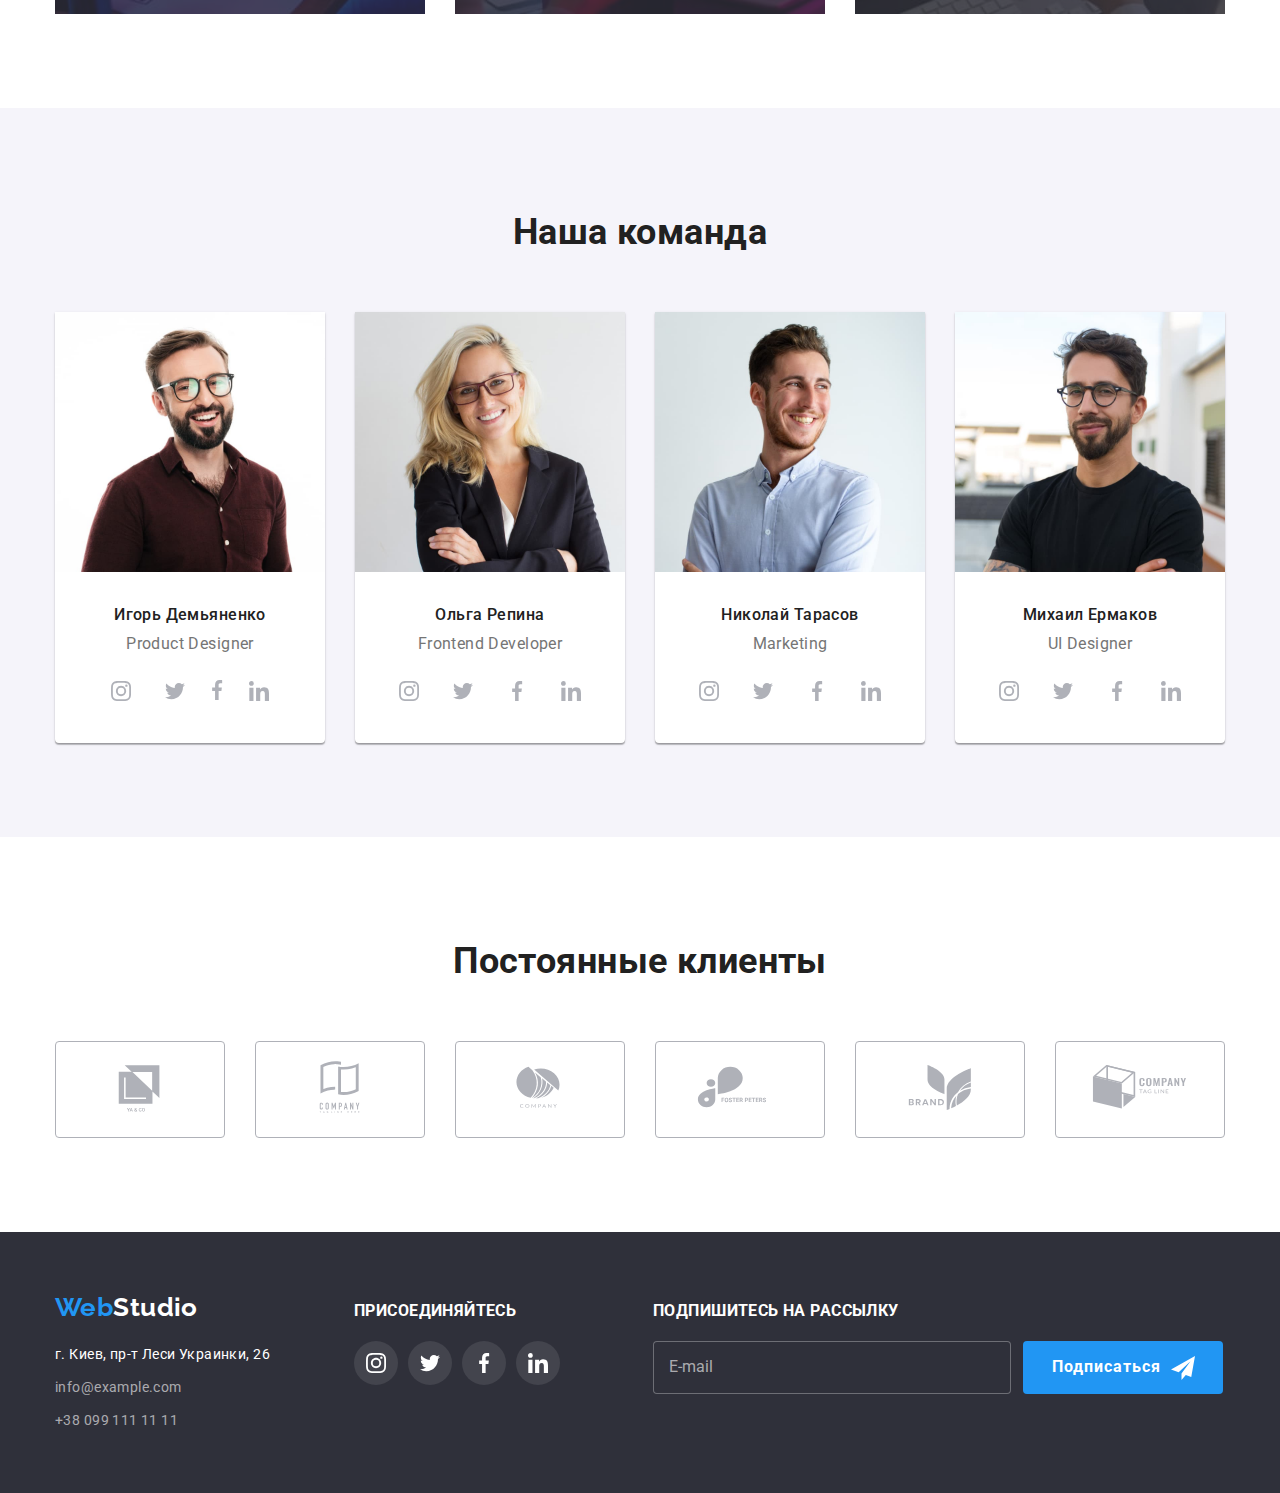
==== commit c6a62707: "hw7" ====
--- a/index.html
+++ b/index.html
@@ -14,10 +14,10 @@
       <div class="container container-header">
          <nav class="site-nav">
             <a href="" class="logo">Web<span class="logo__studio">Studio</span></a>
-            <ul class="site-nav__navigation">
-               <li class="site-nav__item"> <a href="" class="site-nav__link site-nav__link--current">Студия</a> </li>
-               <li class="site-nav__item"> <a href="./portfolio.html" class="site-nav__link">Портфолио</a> </li>
-               <li class="site-nav__item"> <a href="" class="site-nav__link">Контакты</a> </li>
+            <ul class="navigation">
+               <li class="navigation__item"> <a href="" class="navigation__link navigation__link--current">Студия</a> </li>
+               <li class="navigation__item"> <a href="./portfolio.html" class="navigation__link">Портфолио</a> </li>
+               <li class="navigation__item"> <a href="" class="navigation__link">Контакты</a> </li>
             </ul>
          </nav>
             <ul class="contacts">
@@ -51,33 +51,33 @@
                   </button>
                   <form class="form">
                      <h2 class="form__title">Оставьте свои данные, мы вам перезвоним</h2>
-                        <div class=form-field> 
-                           <label for="name" class="form-field__label">Имя</label>
-                           <input type="text" class="form-field__input" name="name"id="name"placeholder=" " />  
-                              <svg class="form-field__icon" width="18" height="18">
+                        <div class=form__field> 
+                           <label for="name" class="form__label">Имя</label>
+                           <input type="text" class="form__input" name="name"id="name"placeholder=" " />  
+                              <svg class="form__icon" width="18" height="18">
                                  <use href="./images/sprite.svg#icon-person-black-18dp-1"></use>
                               </svg>                           
                         </div>   
-                        <div class=form-field>                           
-                           <label for="tel" class="form-field__label">Телефон</label>
-                           <input type="tel" class="form-field__input" name="tel"id="tel"placeholder=" " />  
-                              <svg class="form-field__icon" width="18" height="18">
+                        <div class=form__field>                           
+                           <label for="tel" class="form__label">Телефон</label>
+                           <input type="tel" class="form__input" name="tel"id="tel"placeholder=" " />  
+                              <svg class="form__icon" width="18" height="18">
                                  <use href="./images/sprite.svg#icon-phone-black-18dp-1"></use>
                               </svg> 
                         </div>
-                        <div class=form-field>              
-                           <label for="mail" class="form-field__label">Почта</label>
-                           <input type="mail" class="form-field__input" name="mail"id="mail"placeholder=" " />  
-                             <svg class="form-field__icon" width="18" height="18">
+                        <div class=form__field>              
+                           <label for="mail" class="form__label">Почта</label>
+                           <input type="mail" class="form__input" name="mail"id="mail"placeholder=" " />  
+                             <svg class="form__icon" width="18" height="18">
                                  <use href="./images/sprite.svg#icon-email-black-18dp-1"></use>
                               </svg>                  
                         </div>
-                        <div class=form-field>                               
-                           <label for="comment" class="form-field__label">Комментарий</label> 
-                           <textarea class="form-field__textarea" name="comment" id="comment" placeholder="Введите текст"></textarea>                       
+                        <div class=form__field>                               
+                           <label for="comment" class="form__label">Комментарий</label> 
+                           <textarea class="form__textarea" name="comment" id="comment" placeholder="Введите текст"></textarea>                       
                         </div>
                         <label class=label >
-                           <input class="label__checkbox visually-hidden" type="checkbox">
+                           <input class="label__checkbox label__checkbox--visually-hidden" type="checkbox">
                            <span class="label__icon-check"></span><p>Соглашаюсь с рассылкой и принимаю</p> <a href="" class="label__link">Условия договора</a>
                         </label>  
                      <button class="btn btn-submit" type="submit">Отправить</button>        
@@ -87,7 +87,7 @@
       </section> 
       <section class="section"> 
          <div class="container">
-            <h2 class="section__title visually-hidden">Особенности</h2>
+            <h2 class="section__title section__title--visually-hidden">Особенности</h2>
             <ul class="features">
                <li class="features__item"> 
                   <div class="features__box">
@@ -153,94 +153,88 @@
             </ul>
          </div>
       </section>
-      <section class="section section-team">
+      <section class="section section--background">
          <div class="container">
             <h2 class="section__title">Наша команда</h2>
             <ul class="team">
                <li class="team__item">
-                  <div class="team-member">
-                     <img src="./images/ProductDesigner.jpg" alt="ProductDesigner" width="270">
-                     <div class="team-member__stand">
-                        <h3 class="team-member__name">Игорь Демьяненко</h3>
-                        <p class="team-member__position">Product Designer</p>
-                        <ul class="social">
-                           <li class="social__item">
-                              <a href="" class="social__links">
-                                <svg class="social__icon" width="20" height="20">
-                                   <use href="./images/sprite.svg#icon-instagram-2"></use>
-                                </svg>
-                             </a>
-                           </li>
-                           <li class="social__item">
-                             <a href="" class="social__links">
-                                 <svg class="social__icon" width="20" height="20">
-                                   <use href="./images/sprite.svg#icon-twitter-1"></use>
-                                </svg>
-                             </a>
-                           </li>
-                           <li class="social__item">
-                             <a href="" class="social__links">
-                                <svg class="social__icon" width="20" height="20">
-                                   <use href="./images/sprite.svg#icon-facebook-1"></use>
-                               </svg>
-                             </a>
-                           </li>
-                           <li class="social__item">
-                              <a href="" class="social__links">
-                                 <svg class="social__icon" width="20" height="20">
-                                   <use href="./images/sprite.svg#icon-linkedin-1"></use>
+                  <img src="./images/ProductDesigner.jpg" alt="ProductDesigner" width="270">
+                  <div class="team__stand">
+                    <h3 class="team__name">Игорь Демьяненко</h3>
+                    <p class="team__position">Product Designer</p>
+                     <ul class="social">
+                        <li class="social__item">
+                           <a href="" class="social__links">
+                             <svg class="social__icon" width="20" height="20">
+                                <use href="./images/sprite.svg#icon-instagram-2"></use>
+                            </svg>
+                          </a>
+                        </li>
+                        <li class="social__item">
+                          <a href="" class="social__links">
+                              <svg class="social__icon" width="20" height="20">
+                                <use href="./images/sprite.svg#icon-twitter-1"></use>
+                            </svg>
+                          </a>
+                        </li>
+                       <li class="social__item">
+                            <svg class="social__icon" width="20" height="20">
+                               <use href="./images/sprite.svg#icon-facebook-1"></use>
+                           </svg>
+                         </a>
+                       </li>
+                      <li class="social__item">
+                         <a href="" class="social__links">
+                              <svg class="social__icon" width="20" height="20">
+                                <use href="./images/sprite.svg#icon-linkedin-1"></use>
+                            </svg>
+                         </a>
+                      </li>
+                   </ul>
+                </div>                 
+               </li>
+               <li class="team__item">                
+                     <img src="./images/FrontendDeveloper.jpg" alt="FrontendDeveloper" width="270">
+                     <div class="team__stand">
+                        <h3 class="team__name">Ольга Репина</h3>
+                        <p class="team__position">Frontend Developer</p>
+                         <ul class="social">
+                           <li class="social__item">
+                              <a href="" class="social__links">
+                                 <svg class="social__icon" width="20" height="20">
+                                    <use href="./images/sprite.svg#icon-instagram-2"></use>
+                                 </svg>
+                              </a>
+                           </li>
+                           <li class="social__item">
+                              <a href="" class="social__links">
+                                 <svg class="social__icon" width="20" height="20">
+                                    <use href="./images/sprite.svg#icon-twitter-1"></use>
+                                 </svg>
+                              </a>
+                           </li>
+                           <li class="social__item">
+                              <a href="" class="social__links">
+                                 <svg class="social__icon" width="20" height="20">
+                                    <use href="./images/sprite.svg#icon-facebook-1"></use>
+                                 </svg>
+                              </a>
+                           </li>
+                           <li class="social__item">
+                              <a href="" class="social__links">
+                                 <svg class="social__icon" width="20" height="20">
+                                    <use href="./images/sprite.svg#icon-linkedin-1"></use>
                                  </svg>
                               </a>
                            </li>
                         </ul>
-                     </div>
-                  </div>
-               </li>
-               <li class="team__item">
-                  <div class="team-member">
-                     <img src="./images/FrontendDeveloper.jpg" alt="FrontendDeveloper" width="270">
-                     <div class="team-member__stand">
-                        <h3 class="team-member__name">Ольга Репина</h3>
-                        <p class="team-member__position">Frontend Developer</p>
-                         <ul class="social">
-                           <li class="social__item">
-                              <a href="" class="social__links">
-                                 <svg class="social__icon" width="20" height="20">
-                                    <use href="./images/sprite.svg#icon-instagram-2"></use>
-                                 </svg>
-                              </a>
-                           </li>
-                           <li class="social__item">
-                              <a href="" class="social__links">
-                                 <svg class="social__icon" width="20" height="20">
-                                    <use href="./images/sprite.svg#icon-twitter-1"></use>
-                                 </svg>
-                              </a>
-                           </li>
-                           <li class="social__item">
-                              <a href="" class="social__links">
-                                 <svg class="social__icon" width="20" height="20">
-                                    <use href="./images/sprite.svg#icon-facebook-1"></use>
-                                 </svg>
-                              </a>
-                           </li>
-                           <li class="social__item">
-                              <a href="" class="social__links">
-                                 <svg class="social__icon" width="20" height="20">
-                                    <use href="./images/sprite.svg#icon-linkedin-1"></use>
-                                 </svg>
-                              </a>
-                           </li>
-                        </ul>
-                     </div>
-                  </div>
+                     </div>                 
                </li>        
-               <li class="team__item">
-                  <div class="team-member">
+               <li class="team__item">                
                      <img src="./images/Marketing.jpg" alt="Marketing" width="270">
-                     <div class="team-member__stand">
-                        <h3 class="team-member__name">Николай Тарасов</h3>
-                        <p class="team-member__position">Marketing</p>
+                     <div class="team__stand">
+                        <h3 class="team__name">Николай Тарасов</h3>
+                        <p class="team__position">Marketing</p>
                         <ul class="social">
                            <li class="social__item">
                               <a href="" class="social__links">
@@ -271,15 +265,13 @@
                               </a>
                            </li>
                         </ul>
-                     </div>
-                  </div>
+                     </div>                 
                </li>        
-               <li class="team__item">
-                  <div class="team-member">
+               <li class="team__item">             
                      <img src="./images/UIDesigner.jpg" alt="UIDesigner" width="270">
-                     <div class="team-member__stand">
-                         <h3 class="team-member__name">Михаил Ермаков</h3>
-                         <p class="team-member__position">UI Designer</p>
+                     <div class="team__stand">
+                         <h3 class="team__name">Михаил Ермаков</h3>
+                         <p class="team__position">UI Designer</p>
                           <ul class="social">
                             <li class="social__item">
                                <a href="" class="social__links">
@@ -310,8 +302,7 @@
                                </a>
                             </li>
                          </ul>
-                      </div>
-                  </div>
+                      </div>                 
                </li>
             </ul>
          </div>
@@ -321,58 +312,46 @@
             <h2 class="section__title">Постоянные клиенты</h2>
             <ul class="clients">
                <li class="clients__item">
-                  <div class="client">
-                      <a href="" class="client__link">
-                         <svg class="client__icon" width="106" height="60">
+                      <a href="" class="clients__link">
+                         <svg class="clients__icon" width="106" height="60">
                              <use href="./images/sprite.svg#icon-Logo"></use>
                          </svg>
                       </a>
-                  </div>
-               </li>
-               <li class="clients__item">
-                  <div class="client">
-                     <a href="" class="client__link">
-                        <svg class="client__icon" width="106" height="60">
+               </li>
+               <li class="clients__item">
+                     <a href="" class="clients__link">
+                        <svg class="clients__icon" width="106" height="60">
                            <use href="./images/sprite.svg#icon-Logo-1"></use>
                         </svg>
                      </a>
-                  </div>
-               </li>
-               <li class="clients__item">
-                  <div class="client">
-                     <a href="" class="client__link">
-                        <svg class="client__icon" width="106" height="60">
+               </li>
+               <li class="clients__item">
+                     <a href="" class="clients__link">
+                        <svg class="clients__icon" width="106" height="60">
                            <use href="./images/sprite.svg#icon-Logo-2"></use>
                         </svg>
                      </a>
-                  </div>
-               </li>
-               <li class="clients__item">
-                  <div class="client">
-                     <a href="" class="client__link">
-                        <svg class="client__icon" width="106" height="60">
+               </li>
+               <li class="clients__item">
+                     <a href="" class="clients__link">
+                        <svg class="clients__icon" width="106" height="60">
                            <use href="./images/sprite.svg#icon-Logo-3"></use>
                         </svg>
                      </a>
-                  </div>
-               </li>
-               <li class="clients__item">
-                  <div class="client">
-                     <a href="" class="client__link">
-                        <svg class="client__icon" width="106" height="60">
+               </li>
+               <li class="clients__item">
+                     <a href="" class="clients__link">
+                        <svg class="clients__icon" width="106" height="60">
                            <use href="./images/sprite.svg#icon-Logo-4"></use>
                         </svg>
                      </a>
-                  </div>
-               </li>
-               <li class="clients__item">
-                  <div class="client">
-                     <a href="" class="client__link">
-                        <svg class="client__icon" width="106" height="60">
+               </li>
+               <li class="clients__item">
+                     <a href="" class="clients__link">
+                        <svg class="clients__icon" width="106" height="60">
                            <use href="./images/sprite.svg#icon-Logo-5"></use>
                         </svg>
                      </a>
-                  </div>
                </li>
             </ul>
          </div>
@@ -438,6 +417,4 @@
    </footer>
    <script src="./js/modal.js"></script>
 </body>
-
-
 </html>--- a/css/main.min.css
+++ b/css/main.min.css
@@ -1,2 +1,2 @@
-body{font-family:Roboto, sans-serif;color:#212121;background-color:#fff;letter-spacing:0.03em;font-size:14px}h1,h2,h3,h4,p,ul{margin:0}ul{list-style:none;padding:0}.container{width:1200px;margin:0 auto;padding:0 15px}.section{padding:94px 0}.section__title{font-size:36px;font-weight:700;line-height:1.67;text-align:center;margin-bottom:50px}.visually-hidden{position:absolute;width:1px;height:1px;margin:-1px;border:0;padding:0;clip:rect(0 0 0 0);overflow:hidden}.btn{color:#fff;background:#2196f3;display:-webkit-inline-box;display:-ms-inline-flexbox;display:inline-flex;font-size:16px;line-height:1.88;font-weight:700;letter-spacing:0.06em;cursor:pointer;border-radius:4px;border:0;padding:10px 32px;-webkit-transition:background-color 250ms cubic-bezier(0.4, 0, 0.2, 1),-webkit-box-shadow 250ms cubic-bezier(0.4, 0, 0.2, 1);transition:background-color 250ms cubic-bezier(0.4, 0, 0.2, 1),-webkit-box-shadow 250ms cubic-bezier(0.4, 0, 0.2, 1);transition:background-color 250ms cubic-bezier(0.4, 0, 0.2, 1),box-shadow 250ms cubic-bezier(0.4, 0, 0.2, 1);transition:background-color 250ms cubic-bezier(0.4, 0, 0.2, 1),box-shadow 250ms cubic-bezier(0.4, 0, 0.2, 1),-webkit-box-shadow 250ms cubic-bezier(0.4, 0, 0.2, 1)}.btn:hover,.btn:focus{background-color:#188ce8;-webkit-box-shadow:0px 4px 4px rgba(0,0,0,0.15);box-shadow:0px 4px 4px rgba(0,0,0,0.15)}.social{display:-webkit-box;display:-ms-flexbox;display:flex;-webkit-box-align:center;-ms-flex-align:center;align-items:center;-webkit-box-pack:center;-ms-flex-pack:center;justify-content:center}.social__item:not(:last-child){margin-right:10px}.social__links{display:-webkit-box;display:-ms-flexbox;display:flex;-webkit-box-pack:center;-ms-flex-pack:center;justify-content:center;-webkit-box-align:center;-ms-flex-align:center;align-items:center;cursor:pointer;width:44px;background:#FFFFFF;height:44px;border-radius:50%;border:0;padding:0;-webkit-transition:background-color 250ms cubic-bezier(0.4, 0, 0.2, 1);transition:background-color 250ms cubic-bezier(0.4, 0, 0.2, 1)}.social__links:hover,.social__links:focus{background-color:#2196f3}.social__icon{fill:#AFB1B8;-webkit-transition:fill 250ms cubic-bezier(0.4, 0, 0.2, 1);transition:fill 250ms cubic-bezier(0.4, 0, 0.2, 1)}.social__links:hover .social__icon,.social__links:focus .social__icon{fill:#FFFFFF}.page-header{border-bottom:1px solid #ececec;height:80px;display:-webkit-box;display:-ms-flexbox;display:flex}.container-header{display:-webkit-box;display:-ms-flexbox;display:flex;-webkit-box-align:center;-ms-flex-align:center;align-items:center}.site-nav{display:-webkit-box;display:-ms-flexbox;display:flex;-webkit-box-align:center;-ms-flex-align:center;align-items:center;margin-right:auto}.logo{color:#2196f3;font-family:Raleway;font-weight:700;font-size:26px;line-height:1.19;text-align:left;text-decoration:none;display:inline-block;margin-right:93px}.logo__studio{display:inline-block;color:#000}.site-nav__navigation{display:-webkit-box;display:-ms-flexbox;display:flex}.site-nav__item:not(:last-child){margin-right:50px}.site-nav__link{color:#212121;text-decoration:none;display:block;padding-top:32px;padding-bottom:33px;font-weight:500;line-height:1.14;letter-spacing:0.02em;-webkit-transition:color 250ms cubic-bezier(0.4, 0, 0.2, 1);transition:color 250ms cubic-bezier(0.4, 0, 0.2, 1)}.site-nav__link--current{color:#2196f3;position:relative}.site-nav__link--current::after{position:absolute;content:"";left:0;bottom:0;width:100%;height:4px;background:#2196f3;border-radius:2px}.site-nav__link:hover,.site-nav__link:focus{fill:#2196f3;color:#2196f3}.contacts{display:-webkit-box;display:-ms-flexbox;display:flex;-webkit-box-align:center;-ms-flex-align:center;align-items:center}.contacts:not(:last-child){margin-right:50px}.contacts__item{display:-webkit-box;display:-ms-flexbox;display:flex}.contacts__item:not(:last-child){margin-right:30px}.contacts__link{display:-webkit-box;display:-ms-flexbox;display:flex;color:#757575;text-decoration:none;-webkit-box-align:center;-ms-flex-align:center;align-items:center;font-weight:500;line-height:1.14;padding-top:20px;padding-bottom:20px;-webkit-transition:color 250ms cubic-bezier(0.4, 0, 0.2, 1);transition:color 250ms cubic-bezier(0.4, 0, 0.2, 1)}.contacts__icon{margin-right:10px;fill:#757575;-webkit-transition:fill 250ms cubic-bezier(0.4, 0, 0.2, 1);transition:fill 250ms cubic-bezier(0.4, 0, 0.2, 1)}.contacts__link:hover .contacts__icon,.contacts__link:focus .contacts__icon{fill:#2196f3;color:#2196f3}.contacts__link:hover,.contacts__link:focus{color:#2196f3}.hero{background:#2f303a;padding:200px 0;text-align:center;height:600px;max-width:1600px;background-repeat:no-repeat;margin-left:auto;margin-right:auto;background-image:-webkit-gradient(linear, left top, right top, from(rgba(47,48,58,0.4)), to(rgba(47,48,58,0.4))),url(../images/background.css/background\img.jpg);background-image:linear-gradient(to right, rgba(47,48,58,0.4), rgba(47,48,58,0.4)),url(../images/background.css/background\img.jpg)}.hero__title{color:#fff;font-size:44px;font-weight:900;line-height:1.36;letter-spacing:0.06em;text-align:center;margin-bottom:30px}.features{display:-webkit-box;display:-ms-flexbox;display:flex}.features__item:not(:last-child){margin-right:30px}.features__box{display:-webkit-box;display:-ms-flexbox;display:flex;margin-bottom:30px;background:#f5f4fa;-webkit-box-align:center;-ms-flex-align:center;align-items:center;padding:25px 100px;border-radius:4px}.features__title{font-weight:700;line-height:1.14;font-size:14px;margin-bottom:10px}.features__text{color:#757575;line-height:1.71}.images{display:-webkit-box;display:-ms-flexbox;display:flex;-webkit-box-pack:justify;-ms-flex-pack:justify;justify-content:space-between}.images__item{position:relative;display:-webkit-box;display:-ms-flexbox;display:flex;-webkit-box-pack:center;-ms-flex-pack:center;justify-content:center}.images__title{display:block;bottom:0;padding:27px 0;color:#ffffff;font-size:14px;font-weight:700;line-height:1.14}.images__thumb{position:absolute;bottom:0;width:100%;background-color:rgba(47,48,58,0.8);text-align:center}.section-team{background:#f5f4fa}.team{display:-webkit-box;display:-ms-flexbox;display:flex;-webkit-box-pack:justify;-ms-flex-pack:justify;justify-content:space-between}.team__item{background:#fff;-webkit-box-shadow:0px 1px 3px rgba(0,0,0,0.12),0px 1px 1px rgba(0,0,0,0.14),0px 2px 1px rgba(0,0,0,0.2);box-shadow:0px 1px 3px rgba(0,0,0,0.12),0px 1px 1px rgba(0,0,0,0.14),0px 2px 1px rgba(0,0,0,0.2);border-radius:0px 0px 4px 4px;text-align:center}.team-member__stand{padding:30px 0}.team-member__name{font-size:16px;font-weight:500;line-height:1.19;margin-bottom:10px}.team-member__position{color:#757575;font-size:16px;line-height:1.19;margin-bottom:16px}.clients{display:-webkit-box;display:-ms-flexbox;display:flex}.clients__item:not(:last-child){margin-right:30px}.client__link{display:block;border:1px solid #AFB1B8;border-radius:4px;cursor:pointer;background:#FFFFFF;border-radius:4px;padding:16px 31px;-webkit-transition:border-color 250ms cubic-bezier(0.4, 0, 0.2, 1);transition:border-color 250ms cubic-bezier(0.4, 0, 0.2, 1)}.client__link:hover .client__icon,.client__link:focus .client__icon{fill:#2196f3}.client__link:hover,.client__link:focus{border-color:#2196f3}.client__icon{fill:#AFB1B8;-webkit-transition:fill 250ms cubic-bezier(0.4, 0, 0.2, 1);transition:fill 250ms cubic-bezier(0.4, 0, 0.2, 1)}.client__icon:hover,.client__icon:focus{fill:#2196f3}.modal{position:absolute;top:50%;left:50%;padding:40px;-webkit-transform:translate(-50%, -50%);transform:translate(-50%, -50%);min-height:581px;min-width:528px;border-radius:4px;background:#FFFFFF}.modal__btn-close{position:absolute;display:-webkit-box;display:-ms-flexbox;display:flex;-webkit-box-pack:center;-ms-flex-pack:center;justify-content:center;-webkit-box-align:center;-ms-flex-align:center;align-items:center;width:30px;height:30px;cursor:pointer;top:8px;right:8px;border:1px solid rgba(0,0,0,0.1);background:#FFFFFF;border-radius:50%}.modal__btn-icon{fill:#000000;-webkit-transition:fill 250ms cubic-bezier(0.4, 0, 0.2, 1);transition:fill 250ms cubic-bezier(0.4, 0, 0.2, 1)}.modal__btn-close:hover .modal__btn-icon,.modal__btn-close:hover .modal__btn-icon{fill:#2196f3}.backdrop{position:fixed;top:0;left:0;width:100%;height:100%;background-color:rgba(0,0,0,0.2)}.is-hidden{opacity:0;pointer-events:none}.form :nth-child(5){margin-bottom:20px}.form__title{display:block;font-size:20px;font-weight:700;line-height:1.15;margin-bottom:12px}.form-field{position:relative;margin-bottom:10px}.form-field__label{display:block;text-align:left;margin-bottom:4px;color:#757575;font-size:12px;line-height:1.17;letter-spacing:0.01em}.form-field__input{width:100%;height:40px;padding-left:42px;border:1px solid rgba(33,33,33,0.2);border-radius:4px;-webkit-transition:border-color 250ms cubic-bezier(0.4, 0, 0.2, 1);transition:border-color 250ms cubic-bezier(0.4, 0, 0.2, 1)}.form-field__input:focus+.form-field__icon{fill:#2196f3}.form-field__input:focus,.form-field__textarea:focus{border-color:#2196f3;outline:none}.form-field__icon{position:absolute;top:50%;left:50%;left:12px;fill:#212121;-webkit-transition:fill 250ms cubic-bezier(0.4, 0, 0.2, 1);transition:fill 250ms cubic-bezier(0.4, 0, 0.2, 1)}.form-field__textarea{width:448px;height:120px;resize:none;padding:12px 16px;border:1px solid rgba(33,33,33,0.2);border-radius:4px;margin-bottom:0px;-webkit-transition:border-color 250ms cubic-bezier(0.4, 0, 0.2, 1);transition:border-color 250ms cubic-bezier(0.4, 0, 0.2, 1)}.form-field__textarea::-webkit-input-placeholder,.form-field__input::-webkit-input-placeholder{letter-spacing:0.01em;color:rgba(117,117,117,0.5)}.form-field__textarea:-ms-input-placeholder,.form-field__input:-ms-input-placeholder{letter-spacing:0.01em;color:rgba(117,117,117,0.5)}.form-field__textarea::-ms-input-placeholder,.form-field__input::-ms-input-placeholder{letter-spacing:0.01em;color:rgba(117,117,117,0.5)}.form-field__textarea::placeholder,.form-field__input::placeholder{letter-spacing:0.01em;color:rgba(117,117,117,0.5)}.label{display:-webkit-box;display:-ms-flexbox;display:flex;-webkit-box-align:center;-ms-flex-align:center;align-items:center;-webkit-box-pack:center;-ms-flex-pack:center;justify-content:center;color:#757575;line-height:1.7;margin-bottom:30px}.label__link{color:#2196f3;margin-left:0.5em}.label__icon-check{display:inline-block;height:15px;width:16px;border-radius:4px;margin-right:7px;border:2px solid #212121;background-color:#FFFFFF}.label__checkbox:checked+.label__icon-check{border-color:#2196f3;background-color:#2196f3;background-image:url("../images/icon check (1) (1).svg");background-size:contain;background-origin:border-box}.btn-submit{padding:10px 55px}.filter{display:-webkit-box;display:-ms-flexbox;display:flex;-webkit-box-pack:center;-ms-flex-pack:center;justify-content:center;margin-bottom:50px}.filter__item:not(:last-child){margin-right:8px}.filter-button{cursor:pointer;background:#f5f4fa;font-size:16px;font-weight:500;line-height:1.63;border-radius:4px;border:none;display:inline-block;padding:6px 22px;-webkit-transition:color 250ms cubic-bezier(0.4, 0, 0.2, 1),background 250ms cubic-bezier(0.4, 0, 0.2, 1),-webkit-box-shadow 250ms cubic-bezier(0.4, 0, 0.2, 1);transition:color 250ms cubic-bezier(0.4, 0, 0.2, 1),background 250ms cubic-bezier(0.4, 0, 0.2, 1),-webkit-box-shadow 250ms cubic-bezier(0.4, 0, 0.2, 1);transition:color 250ms cubic-bezier(0.4, 0, 0.2, 1),background 250ms cubic-bezier(0.4, 0, 0.2, 1),box-shadow 250ms cubic-bezier(0.4, 0, 0.2, 1);transition:color 250ms cubic-bezier(0.4, 0, 0.2, 1),background 250ms cubic-bezier(0.4, 0, 0.2, 1),box-shadow 250ms cubic-bezier(0.4, 0, 0.2, 1),-webkit-box-shadow 250ms cubic-bezier(0.4, 0, 0.2, 1)}.filter-button:hover,.filter-button:focus{color:#fff;background:#2196f3;-webkit-box-shadow:0px 3px 1px rgba(0,0,0,0.1),0px 1px 2px rgba(0,0,0,0.08),0px 2px 2px rgba(0,0,0,0.12);box-shadow:0px 3px 1px rgba(0,0,0,0.1),0px 1px 2px rgba(0,0,0,0.08),0px 2px 2px rgba(0,0,0,0.12)}.projects{display:-webkit-box;display:-ms-flexbox;display:flex;-ms-flex-wrap:wrap;flex-wrap:wrap;margin-left:calc(-1 * 30px);margin-top:calc(-1 * 30px)}.projects__item{-ms-flex-preferred-size:calc(100% / 3 - 30px);flex-basis:calc(100% / 3 - 30px);margin-left:30px;margin-top:30px}.project__link{text-decoration:none;color:#212121;display:block;-webkit-transition:-webkit-box-shadow 250ms cubic-bezier(0.4, 0, 0.2, 1);transition:-webkit-box-shadow 250ms cubic-bezier(0.4, 0, 0.2, 1);transition:box-shadow 250ms cubic-bezier(0.4, 0, 0.2, 1);transition:box-shadow 250ms cubic-bezier(0.4, 0, 0.2, 1), -webkit-box-shadow 250ms cubic-bezier(0.4, 0, 0.2, 1)}.project__thumb{position:relative;overflow:hidden}.project__overlay-discription{position:absolute;height:100%;width:100%;top:0;left:0;font-size:18px;line-height:1.56;padding:63px 24px;background:rgba(33,150,243,0.9);color:#ffffff;-webkit-transform:translateY(101%);transform:translateY(101%);-webkit-transition:-webkit-transform 250ms cubic-bezier(0.4, 0, 0.2, 1);transition:-webkit-transform 250ms cubic-bezier(0.4, 0, 0.2, 1);transition:transform 250ms cubic-bezier(0.4, 0, 0.2, 1);transition:transform 250ms cubic-bezier(0.4, 0, 0.2, 1), -webkit-transform 250ms cubic-bezier(0.4, 0, 0.2, 1);overflow:hidden}.project__discription{display:block}.project__link:hover .project__overlay-discription,.project__link:focus .project__overlay-discription{-webkit-transform:translateY(0);transform:translateY(0);opacity:1}.project__link:hover,.project__link:focus{-webkit-box-shadow:0px 1px 1px rgba(0,0,0,0.12),0px 4px 4px rgba(0,0,0,0.06),1px 4px 6px rgba(0,0,0,0.16);box-shadow:0px 1px 1px rgba(0,0,0,0.12),0px 4px 4px rgba(0,0,0,0.06),1px 4px 6px rgba(0,0,0,0.16)}.project__title{font-size:18px;font-weight:700;line-height:2;letter-spacing:0.06em;margin-bottom:4px}.project__text{color:#757575;font-size:16px;line-height:1.88}.project__box{padding:20px 24px;border-left:1px solid #EEEEEE;border-right:1px solid #EEEEEE;border-bottom:1px solid #EEEEEE}.footer{background:#2f303a;padding:60px 0}.container-footer{display:-webkit-box;display:-ms-flexbox;display:flex;-webkit-box-align:baseline;-ms-flex-align:baseline;align-items:baseline}.logo--footer{margin-bottom:20px;margin-right:0}.logo__studio--footer{color:#fff}.address-footer{color:#fff;line-height:1.71;padding-right:1em;font-style:normal}.address__link{color:rgba(255,255,255,0.6);text-decoration:none;display:block}.address__item:not(:last-child){margin-bottom:9px}.social-box{margin-left:70px}.subscribe-box{margin-left:93px}.social-box__title,.subscribe-box__title{display:inline-block;font-weight:700;line-height:1.14;color:#ffffff;margin-bottom:20px}.form-footer{display:-webkit-box;display:-ms-flexbox;display:flex}.form-footer__input{margin-right:12px;padding:15px 15px 16px;background-color:#2f303a;border:1px solid rgba(255,255,255,0.3);border-radius:4px;width:358px;color:rgba(255,255,255,0.6);font-size:16px;line-height:1.25;-webkit-transition:-webkit-filter 250ms cubic-bezier(0.4, 0, 0.2, 1);transition:-webkit-filter 250ms cubic-bezier(0.4, 0, 0.2, 1);transition:filter 250ms cubic-bezier(0.4, 0, 0.2, 1);transition:filter 250ms cubic-bezier(0.4, 0, 0.2, 1), -webkit-filter 250ms cubic-bezier(0.4, 0, 0.2, 1)}.form-footer__input::-webkit-input-placeholder{color:rgba(255,255,255,0.6)}.form-footer__input:-ms-input-placeholder{color:rgba(255,255,255,0.6)}.form-footer__input::-ms-input-placeholder{color:rgba(255,255,255,0.6)}.form-footer__input::placeholder{color:rgba(255,255,255,0.6)}.form-footer__input:hover,.form-footer__input:focus{-webkit-filter:drop-shadow(0px 4px 4px rgba(0,0,0,0.15));filter:drop-shadow(0px 4px 4px rgba(0,0,0,0.15))}.btn--footer{padding:10px 28px 10px 29px;-webkit-box-align:center;-ms-flex-align:center;align-items:center}.btn__icon{fill:#FFFFFF;margin-left:10px}.social__links--footer{background:#43444D}.links__icon--footer{fill:#FFFFFF}
+body{font-family:Roboto, sans-serif;color:#212121;background-color:#fff;letter-spacing:0.03em;font-size:14px}h1,h2,h3,h4,p,ul{margin:0}ul{list-style:none;padding:0}.container{width:1200px;margin:0 auto;padding:0 15px}.section{padding:94px 0}.section__title{font-size:36px;font-weight:700;line-height:1.67;text-align:center;margin-bottom:50px}.section__title--visually-hidden,.label__checkbox--visually-hidden{position:absolute;width:1px;height:1px;margin:-1px;border:0;padding:0;clip:rect(0 0 0 0);overflow:hidden}.btn{color:#fff;background:#2196f3;display:-webkit-inline-box;display:-ms-inline-flexbox;display:inline-flex;font-size:16px;line-height:1.88;font-weight:700;letter-spacing:0.06em;cursor:pointer;border-radius:4px;border:0;padding:10px 32px;-webkit-transition:background-color 250ms cubic-bezier(0.4, 0, 0.2, 1),-webkit-box-shadow 250ms cubic-bezier(0.4, 0, 0.2, 1);transition:background-color 250ms cubic-bezier(0.4, 0, 0.2, 1),-webkit-box-shadow 250ms cubic-bezier(0.4, 0, 0.2, 1);transition:background-color 250ms cubic-bezier(0.4, 0, 0.2, 1),box-shadow 250ms cubic-bezier(0.4, 0, 0.2, 1);transition:background-color 250ms cubic-bezier(0.4, 0, 0.2, 1),box-shadow 250ms cubic-bezier(0.4, 0, 0.2, 1),-webkit-box-shadow 250ms cubic-bezier(0.4, 0, 0.2, 1)}.btn:hover,.btn:focus{background-color:#188ce8;-webkit-box-shadow:0px 4px 4px rgba(0,0,0,0.15);box-shadow:0px 4px 4px rgba(0,0,0,0.15)}.social{display:-webkit-box;display:-ms-flexbox;display:flex;-webkit-box-align:center;-ms-flex-align:center;align-items:center;-webkit-box-pack:center;-ms-flex-pack:center;justify-content:center}.social__links:hover,.social__links:focus{background-color:#2196f3}.social__links:hover .social__icon,.social__links:focus .social__icon{fill:#FFFFFF}.social__item:not(:last-child){margin-right:10px}.social__links{display:-webkit-box;display:-ms-flexbox;display:flex;-webkit-box-pack:center;-ms-flex-pack:center;justify-content:center;-webkit-box-align:center;-ms-flex-align:center;align-items:center;cursor:pointer;width:44px;background:#FFFFFF;height:44px;border-radius:50%;border:0;padding:0;-webkit-transition:background-color 250ms cubic-bezier(0.4, 0, 0.2, 1);transition:background-color 250ms cubic-bezier(0.4, 0, 0.2, 1)}.social__icon{fill:#AFB1B8;-webkit-transition:fill 250ms cubic-bezier(0.4, 0, 0.2, 1);transition:fill 250ms cubic-bezier(0.4, 0, 0.2, 1)}.page-header{border-bottom:1px solid #ececec;height:80px;display:-webkit-box;display:-ms-flexbox;display:flex}.container-header{display:-webkit-box;display:-ms-flexbox;display:flex;-webkit-box-align:center;-ms-flex-align:center;align-items:center}.site-nav{display:-webkit-box;display:-ms-flexbox;display:flex;-webkit-box-align:center;-ms-flex-align:center;align-items:center;margin-right:auto}.logo{color:#2196f3;font-family:Raleway;font-weight:700;font-size:26px;line-height:1.19;text-align:left;text-decoration:none;display:inline-block;margin-right:93px}.logo__studio{display:inline-block;color:#000}.navigation{display:-webkit-box;display:-ms-flexbox;display:flex}.navigation__link:hover,.navigation__link:focus{fill:#2196f3;color:#2196f3}.navigation__item:not(:last-child){margin-right:50px}.navigation__link{color:#212121;text-decoration:none;display:block;padding-top:32px;padding-bottom:33px;font-weight:500;line-height:1.14;letter-spacing:0.02em;-webkit-transition:color 250ms cubic-bezier(0.4, 0, 0.2, 1);transition:color 250ms cubic-bezier(0.4, 0, 0.2, 1)}.navigation__link--current{color:#2196f3;position:relative}.navigation__link--current::after{position:absolute;content:"";left:0;bottom:0;width:100%;height:4px;background:#2196f3;border-radius:2px}.contacts{display:-webkit-box;display:-ms-flexbox;display:flex;-webkit-box-align:center;-ms-flex-align:center;align-items:center}.contacts__link:hover .contacts__icon,.contacts__link:focus .contacts__icon{fill:#2196f3;color:#2196f3}.contacts__link:hover,.contacts__link:focus{color:#2196f3}.contacts:not(:last-child){margin-right:50px}.contacts__item{display:-webkit-box;display:-ms-flexbox;display:flex}.contacts__item:not(:last-child){margin-right:30px}.contacts__link{display:-webkit-box;display:-ms-flexbox;display:flex;color:#757575;text-decoration:none;-webkit-box-align:center;-ms-flex-align:center;align-items:center;font-weight:500;line-height:1.14;padding-top:20px;padding-bottom:20px;-webkit-transition:color 250ms cubic-bezier(0.4, 0, 0.2, 1);transition:color 250ms cubic-bezier(0.4, 0, 0.2, 1)}.contacts__icon{margin-right:10px;fill:#757575;-webkit-transition:fill 250ms cubic-bezier(0.4, 0, 0.2, 1);transition:fill 250ms cubic-bezier(0.4, 0, 0.2, 1)}.hero{background:#2f303a;padding:200px 0;text-align:center;height:600px;max-width:1600px;background-repeat:no-repeat;margin-left:auto;margin-right:auto;background-image:-webkit-gradient(linear, left top, right top, from(rgba(47,48,58,0.4)), to(rgba(47,48,58,0.4))),url(../images/background.css/background\img.jpg);background-image:linear-gradient(to right, rgba(47,48,58,0.4), rgba(47,48,58,0.4)),url(../images/background.css/background\img.jpg)}.hero__title{color:#fff;font-size:44px;font-weight:900;line-height:1.36;letter-spacing:0.06em;text-align:center;margin-bottom:30px}.features{display:-webkit-box;display:-ms-flexbox;display:flex}.features__item:not(:last-child){margin-right:30px}.features__box{display:-webkit-box;display:-ms-flexbox;display:flex;margin-bottom:30px;background:#f5f4fa;-webkit-box-align:center;-ms-flex-align:center;align-items:center;padding:25px 100px;border-radius:4px}.features__title{font-weight:700;line-height:1.14;font-size:14px;margin-bottom:10px}.features__text{color:#757575;line-height:1.71}.images{display:-webkit-box;display:-ms-flexbox;display:flex;-webkit-box-pack:justify;-ms-flex-pack:justify;justify-content:space-between}.images__item{position:relative;display:-webkit-box;display:-ms-flexbox;display:flex;-webkit-box-pack:center;-ms-flex-pack:center;justify-content:center}.images__title{display:block;bottom:0;padding:27px 0;color:#ffffff;font-size:14px;font-weight:700;line-height:1.14}.images__thumb{position:absolute;bottom:0;width:100%;background-color:rgba(47,48,58,0.8);text-align:center}.section--background{background:#f5f4fa}.team{display:-webkit-box;display:-ms-flexbox;display:flex;-webkit-box-pack:justify;-ms-flex-pack:justify;justify-content:space-between}.team__item{background:#fff;-webkit-box-shadow:0px 1px 3px rgba(0,0,0,0.12),0px 1px 1px rgba(0,0,0,0.14),0px 2px 1px rgba(0,0,0,0.2);box-shadow:0px 1px 3px rgba(0,0,0,0.12),0px 1px 1px rgba(0,0,0,0.14),0px 2px 1px rgba(0,0,0,0.2);border-radius:0px 0px 4px 4px;text-align:center}.team__stand{padding:30px 0}.team__name{font-size:16px;font-weight:500;line-height:1.19;margin-bottom:10px}.team__position{color:#757575;font-size:16px;line-height:1.19;margin-bottom:16px}.clients{display:-webkit-box;display:-ms-flexbox;display:flex}.clients__link:hover .clients__icon,.clients__link:focus .clients__icon{fill:#2196f3}.clients__link:hover,.clients__link:focus{border-color:#2196f3}.clients__icon:hover,.clients__icon:focus{fill:#2196f3}.clients__item:not(:last-child){margin-right:30px}.clients__link{display:block;border:1px solid #AFB1B8;border-radius:4px;cursor:pointer;background:#FFFFFF;border-radius:4px;padding:16px 31px;-webkit-transition:border-color 250ms cubic-bezier(0.4, 0, 0.2, 1);transition:border-color 250ms cubic-bezier(0.4, 0, 0.2, 1)}.clients__icon{fill:#AFB1B8;-webkit-transition:fill 250ms cubic-bezier(0.4, 0, 0.2, 1);transition:fill 250ms cubic-bezier(0.4, 0, 0.2, 1)}.modal{position:absolute;top:50%;left:50%;padding:40px;-webkit-transform:translate(-50%, -50%);transform:translate(-50%, -50%);min-height:581px;min-width:528px;border-radius:4px;background:#FFFFFF}.modal__btn-close:hover .modal__btn-icon,.modal__btn-close:hover .modal__btn-icon{fill:#2196f3}.modal__btn-close{position:absolute;display:-webkit-box;display:-ms-flexbox;display:flex;-webkit-box-pack:center;-ms-flex-pack:center;justify-content:center;-webkit-box-align:center;-ms-flex-align:center;align-items:center;width:30px;height:30px;cursor:pointer;top:8px;right:8px;border:1px solid rgba(0,0,0,0.1);background:#FFFFFF;border-radius:50%}.modal__btn-icon{fill:#000000;-webkit-transition:fill 250ms cubic-bezier(0.4, 0, 0.2, 1);transition:fill 250ms cubic-bezier(0.4, 0, 0.2, 1)}.backdrop{position:fixed;top:0;left:0;width:100%;height:100%;background-color:rgba(0,0,0,0.2)}.is-hidden{opacity:0;pointer-events:none}.form :nth-child(5){margin-bottom:20px}.form__input:focus+.form__icon{fill:#2196f3}.form__input:focus,.form__textarea:focus{border-color:#2196f3;outline:none}.form__title{display:block;font-size:20px;font-weight:700;line-height:1.15;margin-bottom:12px}.form__field{position:relative;margin-bottom:10px}.form__label{display:block;text-align:left;margin-bottom:4px;color:#757575;font-size:12px;line-height:1.17;letter-spacing:0.01em}.form__input{width:100%;height:40px;padding-left:42px;border:1px solid rgba(33,33,33,0.2);border-radius:4px;-webkit-transition:border-color 250ms cubic-bezier(0.4, 0, 0.2, 1);transition:border-color 250ms cubic-bezier(0.4, 0, 0.2, 1)}.form__icon{position:absolute;top:50%;left:50%;left:12px;fill:#212121;-webkit-transition:fill 250ms cubic-bezier(0.4, 0, 0.2, 1);transition:fill 250ms cubic-bezier(0.4, 0, 0.2, 1)}.form__textarea{width:448px;height:120px;resize:none;padding:12px 16px;border:1px solid rgba(33,33,33,0.2);border-radius:4px;margin-bottom:0px;-webkit-transition:border-color 250ms cubic-bezier(0.4, 0, 0.2, 1);transition:border-color 250ms cubic-bezier(0.4, 0, 0.2, 1)}.form__textarea__textarea::-webkit-input-placeholder,.form__textarea__input::-webkit-input-placeholder{letter-spacing:0.01em;color:rgba(117,117,117,0.5)}.form__textarea__textarea:-ms-input-placeholder,.form__textarea__input:-ms-input-placeholder{letter-spacing:0.01em;color:rgba(117,117,117,0.5)}.form__textarea__textarea::-ms-input-placeholder,.form__textarea__input::-ms-input-placeholder{letter-spacing:0.01em;color:rgba(117,117,117,0.5)}.form__textarea__textarea::placeholder,.form__textarea__input::placeholder{letter-spacing:0.01em;color:rgba(117,117,117,0.5)}.label{display:-webkit-box;display:-ms-flexbox;display:flex;-webkit-box-align:center;-ms-flex-align:center;align-items:center;-webkit-box-pack:center;-ms-flex-pack:center;justify-content:center;color:#757575;line-height:1.7;margin-bottom:30px}.label__link{color:#2196f3;margin-left:0.5em}.label__icon-check{display:inline-block;height:15px;width:16px;border-radius:4px;margin-right:7px;border:2px solid #212121;background-color:#FFFFFF}.label__checkbox:checked+.label__icon-check{border-color:#2196f3;background-color:#2196f3;background-image:url("../images/icon check (1) (1).svg");background-size:contain;background-origin:border-box}.btn-submit{padding:10px 55px}.filter{display:-webkit-box;display:-ms-flexbox;display:flex;-webkit-box-pack:center;-ms-flex-pack:center;justify-content:center;margin-bottom:50px}.filter__item:not(:last-child){margin-right:8px}.filter__button{cursor:pointer;background:#f5f4fa;font-size:16px;font-weight:500;line-height:1.63;border-radius:4px;border:none;display:inline-block;padding:6px 22px;-webkit-transition:color 250ms cubic-bezier(0.4, 0, 0.2, 1),background 250ms cubic-bezier(0.4, 0, 0.2, 1),-webkit-box-shadow 250ms cubic-bezier(0.4, 0, 0.2, 1);transition:color 250ms cubic-bezier(0.4, 0, 0.2, 1),background 250ms cubic-bezier(0.4, 0, 0.2, 1),-webkit-box-shadow 250ms cubic-bezier(0.4, 0, 0.2, 1);transition:color 250ms cubic-bezier(0.4, 0, 0.2, 1),background 250ms cubic-bezier(0.4, 0, 0.2, 1),box-shadow 250ms cubic-bezier(0.4, 0, 0.2, 1);transition:color 250ms cubic-bezier(0.4, 0, 0.2, 1),background 250ms cubic-bezier(0.4, 0, 0.2, 1),box-shadow 250ms cubic-bezier(0.4, 0, 0.2, 1),-webkit-box-shadow 250ms cubic-bezier(0.4, 0, 0.2, 1)}.filter__button:hover,.filter__button:focus{color:#fff;background:#2196f3;-webkit-box-shadow:0px 3px 1px rgba(0,0,0,0.1),0px 1px 2px rgba(0,0,0,0.08),0px 2px 2px rgba(0,0,0,0.12);box-shadow:0px 3px 1px rgba(0,0,0,0.1),0px 1px 2px rgba(0,0,0,0.08),0px 2px 2px rgba(0,0,0,0.12)}.projects{display:-webkit-box;display:-ms-flexbox;display:flex;-ms-flex-wrap:wrap;flex-wrap:wrap;margin-left:calc(-1 * 30px);margin-top:calc(-1 * 30px)}.projects__item{-ms-flex-preferred-size:calc(100% / 3 - 30px);flex-basis:calc(100% / 3 - 30px);margin-left:30px;margin-top:30px}.project__link{text-decoration:none;color:#212121;display:block;-webkit-transition:-webkit-box-shadow 250ms cubic-bezier(0.4, 0, 0.2, 1);transition:-webkit-box-shadow 250ms cubic-bezier(0.4, 0, 0.2, 1);transition:box-shadow 250ms cubic-bezier(0.4, 0, 0.2, 1);transition:box-shadow 250ms cubic-bezier(0.4, 0, 0.2, 1), -webkit-box-shadow 250ms cubic-bezier(0.4, 0, 0.2, 1)}.project__thumb{position:relative;overflow:hidden}.project__overlay-discription{position:absolute;height:100%;width:100%;top:0;left:0;font-size:18px;line-height:1.56;padding:63px 24px;background:rgba(33,150,243,0.9);color:#ffffff;-webkit-transform:translateY(101%);transform:translateY(101%);-webkit-transition:-webkit-transform 250ms cubic-bezier(0.4, 0, 0.2, 1);transition:-webkit-transform 250ms cubic-bezier(0.4, 0, 0.2, 1);transition:transform 250ms cubic-bezier(0.4, 0, 0.2, 1);transition:transform 250ms cubic-bezier(0.4, 0, 0.2, 1), -webkit-transform 250ms cubic-bezier(0.4, 0, 0.2, 1);overflow:hidden}.project__discription{display:block}.project__link:hover .project__overlay-discription,.project__link:focus .project__overlay-discription{-webkit-transform:translateY(0);transform:translateY(0);opacity:1}.project__link:hover,.project__link:focus{-webkit-box-shadow:0px 1px 1px rgba(0,0,0,0.12),0px 4px 4px rgba(0,0,0,0.06),1px 4px 6px rgba(0,0,0,0.16);box-shadow:0px 1px 1px rgba(0,0,0,0.12),0px 4px 4px rgba(0,0,0,0.06),1px 4px 6px rgba(0,0,0,0.16)}.project__title{font-size:18px;font-weight:700;line-height:2;letter-spacing:0.06em;margin-bottom:4px}.project__text{color:#757575;font-size:16px;line-height:1.88}.project__box{padding:20px 24px;border-left:1px solid #EEEEEE;border-right:1px solid #EEEEEE;border-bottom:1px solid #EEEEEE}.footer{background:#2f303a;padding:60px 0}.container-footer{display:-webkit-box;display:-ms-flexbox;display:flex;-webkit-box-align:baseline;-ms-flex-align:baseline;align-items:baseline}.logo--footer{margin-bottom:20px;margin-right:0}.logo__studio--footer{color:#fff}.address-footer{color:#fff;line-height:1.71;padding-right:1em;font-style:normal}.address__link{color:rgba(255,255,255,0.6);text-decoration:none;display:block}.address__item:not(:last-child){margin-bottom:9px}.social-box{margin-left:70px}.subscribe-box{margin-left:93px}.social-box__title,.subscribe-box__title{display:inline-block;font-weight:700;line-height:1.14;color:#ffffff;margin-bottom:20px}.form-footer{display:-webkit-box;display:-ms-flexbox;display:flex}.form-footer__input{margin-right:12px;padding:15px 15px 16px;background-color:#2f303a;border:1px solid rgba(255,255,255,0.3);border-radius:4px;width:358px;color:rgba(255,255,255,0.6);font-size:16px;line-height:1.25;-webkit-transition:-webkit-filter 250ms cubic-bezier(0.4, 0, 0.2, 1);transition:-webkit-filter 250ms cubic-bezier(0.4, 0, 0.2, 1);transition:filter 250ms cubic-bezier(0.4, 0, 0.2, 1);transition:filter 250ms cubic-bezier(0.4, 0, 0.2, 1), -webkit-filter 250ms cubic-bezier(0.4, 0, 0.2, 1)}.form-footer__input::-webkit-input-placeholder{color:rgba(255,255,255,0.6)}.form-footer__input:-ms-input-placeholder{color:rgba(255,255,255,0.6)}.form-footer__input::-ms-input-placeholder{color:rgba(255,255,255,0.6)}.form-footer__input::placeholder{color:rgba(255,255,255,0.6)}.form-footer__input:hover,.form-footer__input:focus{-webkit-filter:drop-shadow(0px 4px 4px rgba(0,0,0,0.15));filter:drop-shadow(0px 4px 4px rgba(0,0,0,0.15))}.btn--footer{padding:10px 28px 10px 29px;-webkit-box-align:center;-ms-flex-align:center;align-items:center}.btn__icon{fill:#FFFFFF;margin-left:10px}.social__links--footer{background:#43444D}.links__icon--footer{fill:#FFFFFF}
 /*# sourceMappingURL=main.min.css.map */